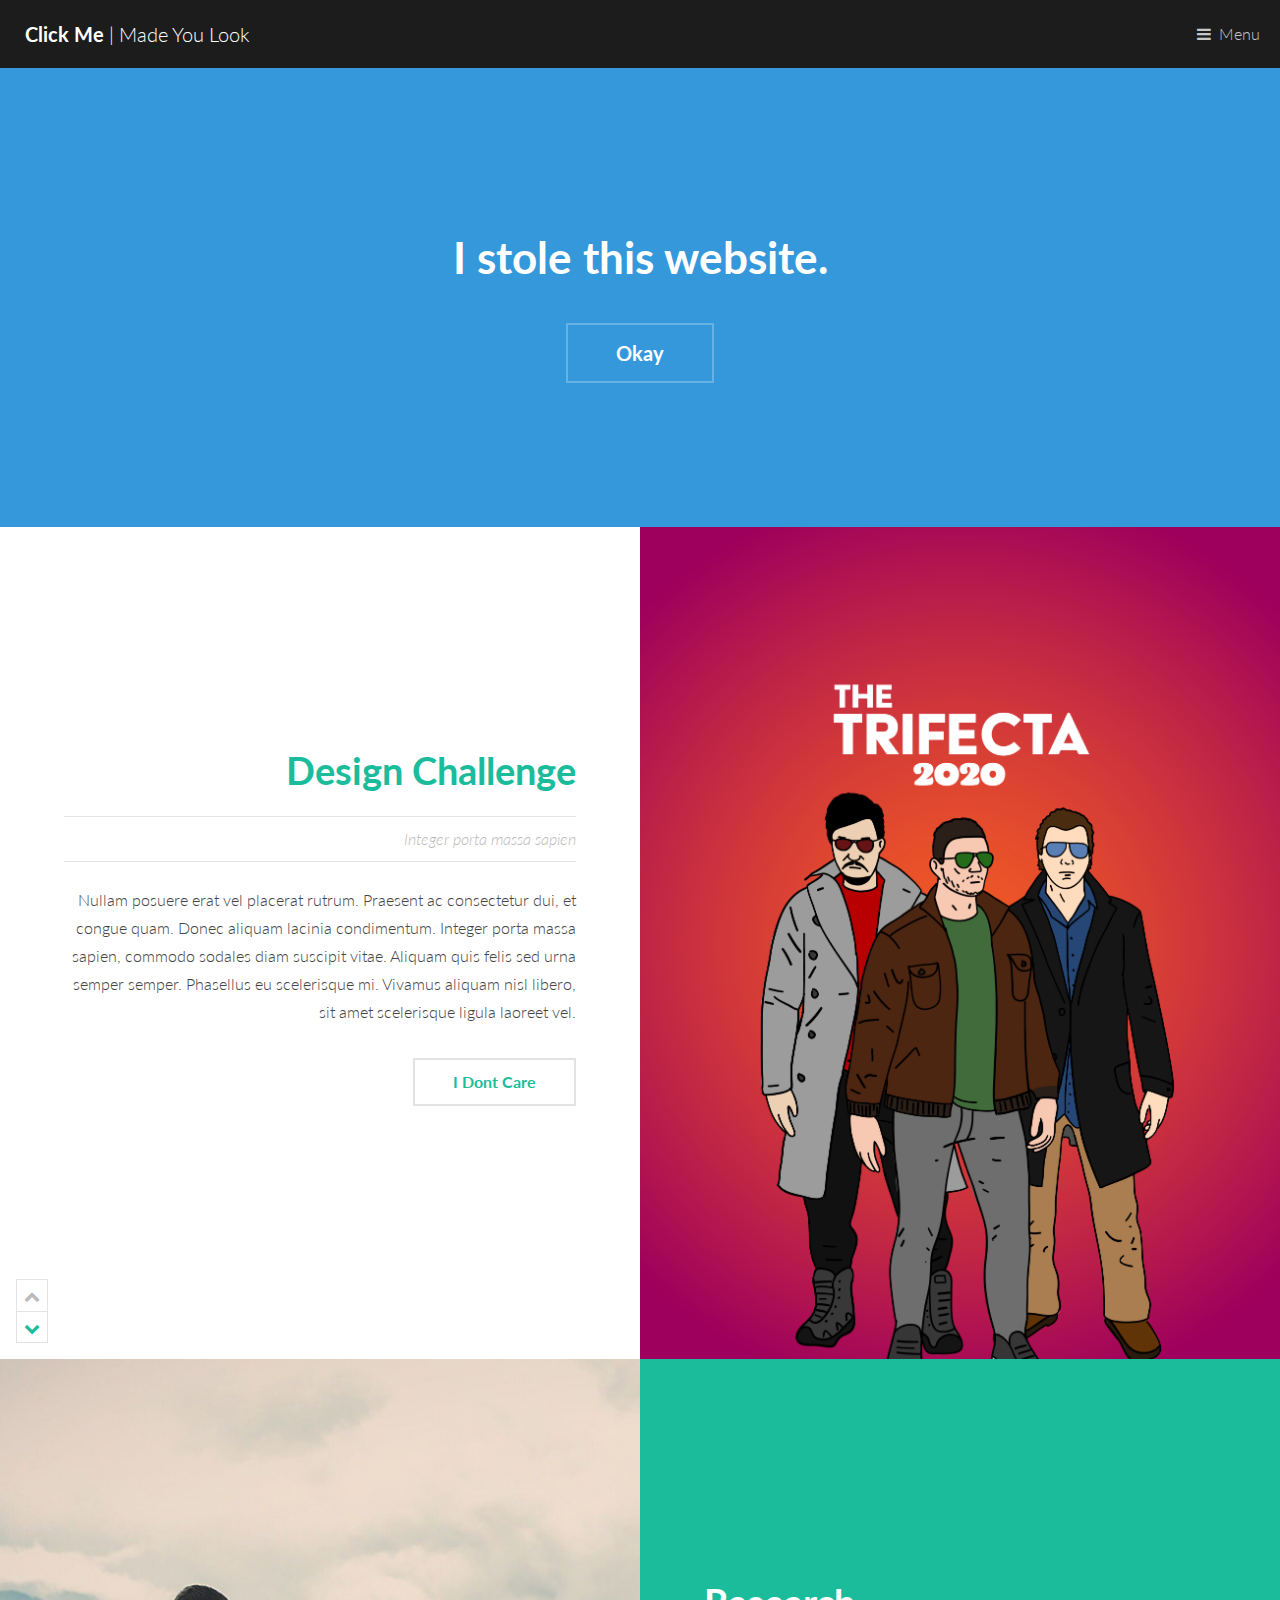
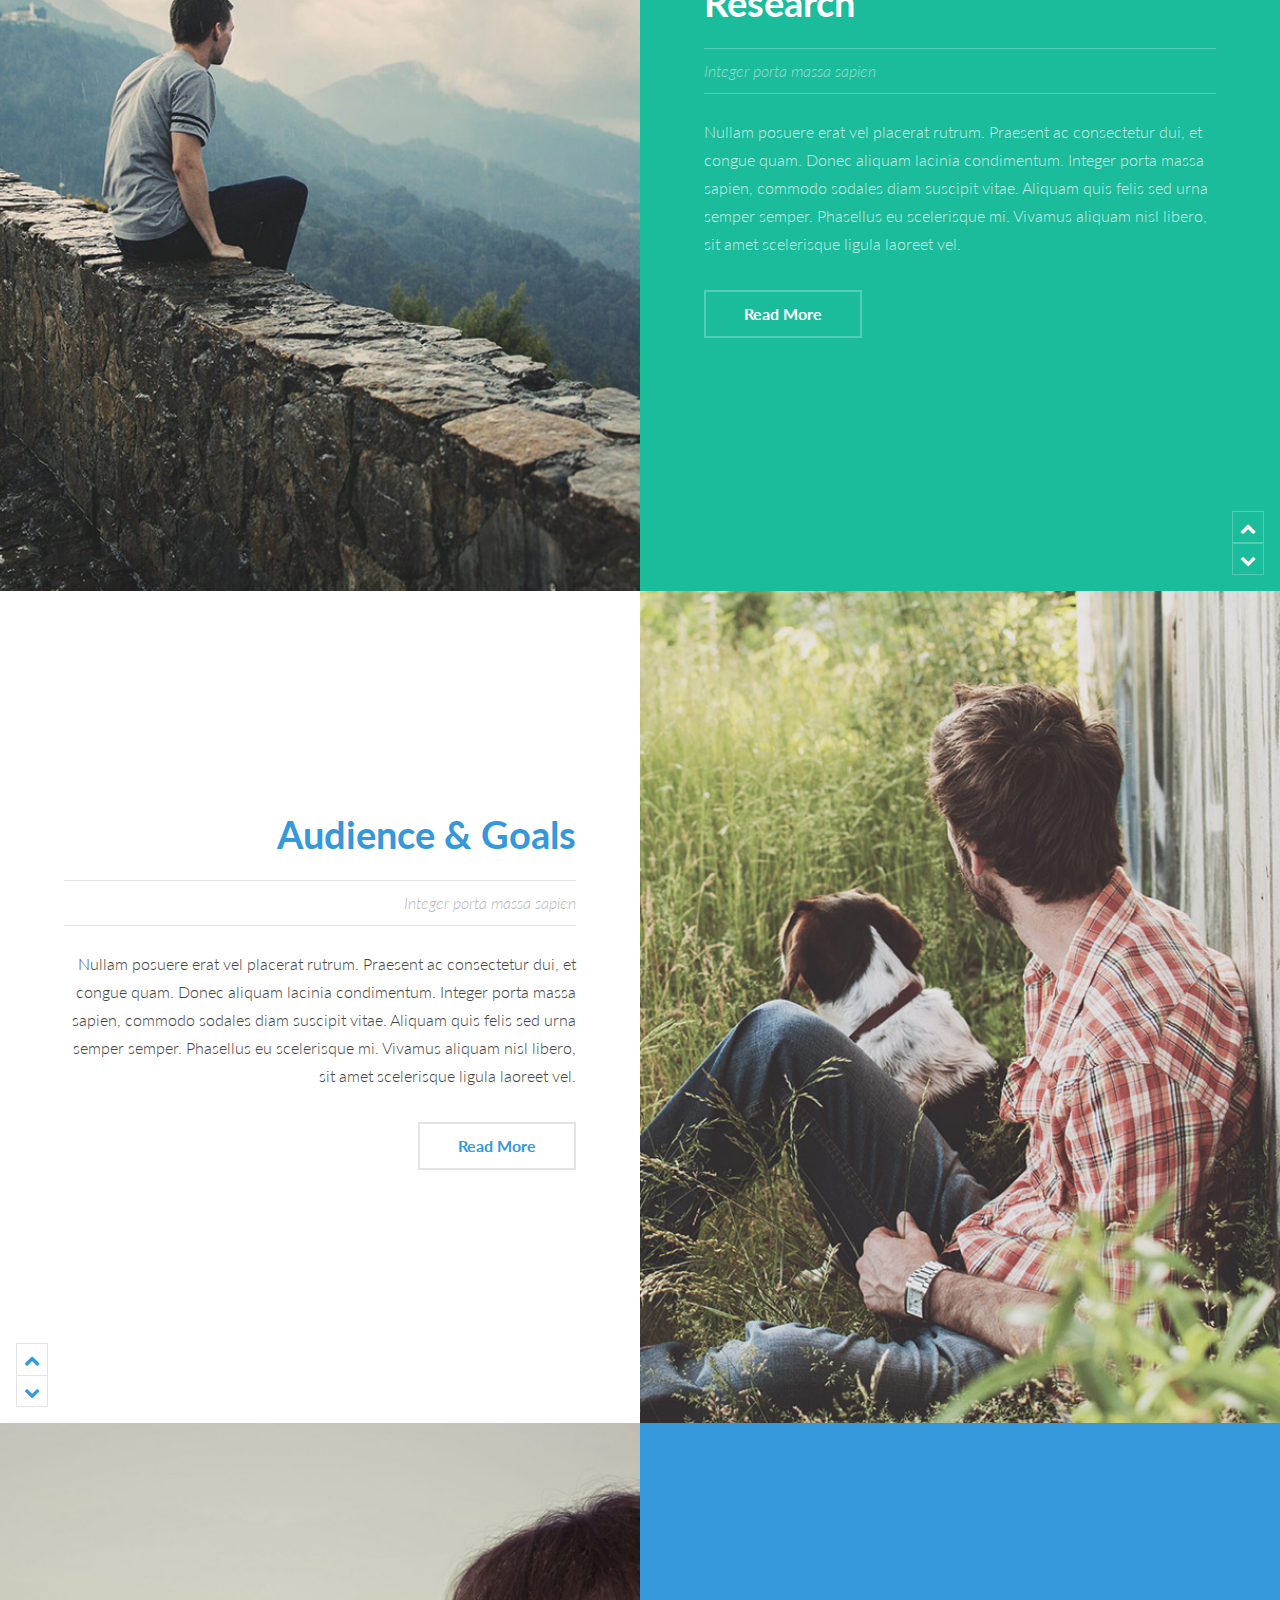
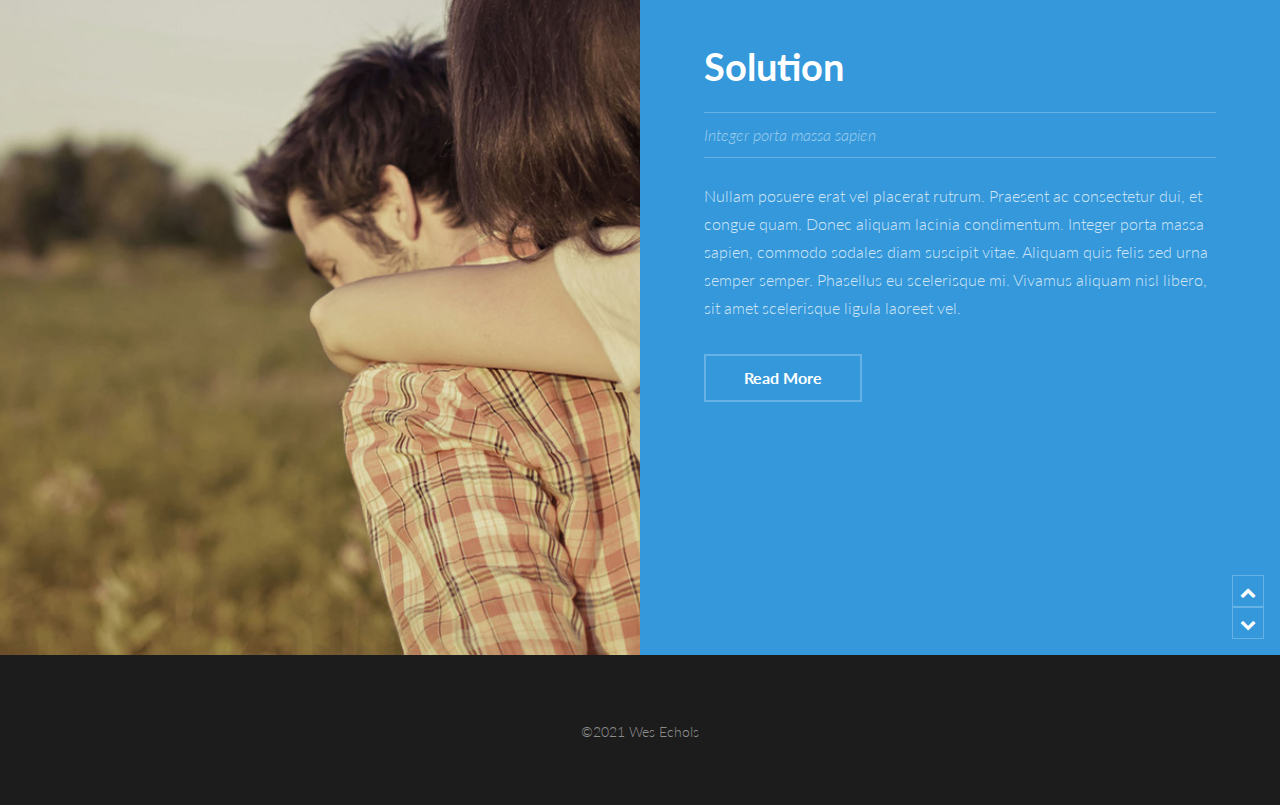
==== index.html @ 4219fd8d "text update 4" ====
<!DOCTYPE html>
<html lang="en">
	<head>
		<title>Process Site Template Files</title>
		<meta charset="utf-8" />
		<meta name="viewport" content="width=device-width, initial-scale=1" />
		<link rel="stylesheet" href="assets/css/main.css" />
		<link rel="stylesheet" href="assets/css/custom.css" />
	</head>
	<body>

		<!-- Header -->
			<header id="header">
				<a href="index.html" class="logo"><strong>Click Me</strong> | Made You Look</a>
				<nav>
					<a href="#menu">Menu</a>
				</nav>
			</header>

		<!-- Nav -->
		<nav id="menu">
			<ul class="links">
				<li><a href="index.html">Home</a></li>
				<li><a href="generic-page.html">Generic Page</a></li>
				<li><a href="elements.html">Useful Elements</a></li>
				<li><a href="design-challenge.html">Design Challenge</a></li>
			</ul>
		</nav>

		<!-- Banner -->
			<section id="banner">
				<div class="inner">
					<h1>I stole this website.</h1>
					<ul class="actions">
						<li><a href="#one" class="button alt scrolly big">Okay</a></li>
					</ul>
				</div>
			</section>

		<!-- One -->
			<article id="one" class="post style1">
				<div class="image">
					<img src="images/trifecta.png" alt="" data-position="75% center" />
				</div>
				<div class="content">
					<div class="inner">
						<header>
							<h2><a href="design-challenge.html">Design Challenge</a></h2>
							<p class="info">Integer porta massa sapien</p>
						</header>
						<p>Nullam posuere erat vel placerat rutrum. Praesent ac consectetur dui, et congue quam. Donec aliquam lacinia condimentum. Integer porta massa sapien, commodo sodales diam suscipit vitae. Aliquam quis felis sed urna semper semper. Phasellus eu scelerisque mi. Vivamus aliquam nisl libero, sit amet scelerisque ligula laoreet vel.</p>
						<ul class="actions">
							<li><a href="design-challenge.html" class="button alt">I Dont Care</a></li>
						</ul>
					</div>
					<div class="postnav">
						<a href="#" class="prev disabled"><span class="icon fa-chevron-up"></span></a>
						<a href="#two" class="scrolly next"><span class="icon fa-chevron-down"></span></a>
					</div>
				</div>
			</article>

		<!-- Two -->
			<article id="two" class="post invert style1 alt">
				<div class="image">
					<img src="images/pic13.jpg" alt="" data-position="10% center" />
				</div>
				<div class="content">
					<div class="inner">
						<header>
							<h2><a href="generic.html">Research</a></h2>
							<p class="info">Integer porta massa sapien</p>
						</header>
						<p>Nullam posuere erat vel placerat rutrum. Praesent ac consectetur dui, et congue quam. Donec aliquam lacinia condimentum. Integer porta massa sapien, commodo sodales diam suscipit vitae. Aliquam quis felis sed urna semper semper. Phasellus eu scelerisque mi. Vivamus aliquam nisl libero, sit amet scelerisque ligula laoreet vel.</p>
						<ul class="actions">
							<li><a href="generic-page.html" class="button alt">Read More</a></li>
						</ul>
					</div>
					<div class="postnav">
						<a href="#one" class="scrolly prev"><span class="icon fa-chevron-up"></span></a>
						<a href="#three" class="scrolly next"><span class="icon fa-chevron-down"></span></a>
					</div>
				</div>
			</article>

		<!-- Three -->
			<article id="three" class="post style2">
				<div class="image">
					<img src="images/pic12.jpg" alt="" data-position="80% center" />
				</div>
				<div class="content">
					<div class="inner">
						<header>
							<h2><a href="generic.html">Audience &amp; Goals</a></h2>
							<p class="info">Integer porta massa sapien</p>
						</header>
						<p>Nullam posuere erat vel placerat rutrum. Praesent ac consectetur dui, et congue quam. Donec aliquam lacinia condimentum. Integer porta massa sapien, commodo sodales diam suscipit vitae. Aliquam quis felis sed urna semper semper. Phasellus eu scelerisque mi. Vivamus aliquam nisl libero, sit amet scelerisque ligula laoreet vel.</p>
						<ul class="actions">
							<li><a href="generic-page.html" class="button alt">Read More</a></li>
						</ul>
					</div>
					<div class="postnav">
						<a href="#two" class="scrolly prev"><span class="icon fa-chevron-up"></span></a>
						<a href="#four" class="scrolly next"><span class="icon fa-chevron-down"></span></a>
					</div>
				</div>
			</article>

		<!-- Four -->
			<article id="four" class="post invert style2 alt">
				<div class="image">
					<img src="images/pic14.jpg" alt="" data-position="60% center" />
				</div>
				<div class="content">
					<div class="inner">
						<header>
							<h2><a href="generic.html">Solution</a></h2>
							<p class="info">Integer porta massa sapien</p>
						</header>
						<p>Nullam posuere erat vel placerat rutrum. Praesent ac consectetur dui, et congue quam. Donec aliquam lacinia condimentum. Integer porta massa sapien, commodo sodales diam suscipit vitae. Aliquam quis felis sed urna semper semper. Phasellus eu scelerisque mi. Vivamus aliquam nisl libero, sit amet scelerisque ligula laoreet vel.</p>
						<ul class="actions">
							<li><a href="generic-page.html" class="button alt">Read More</a></li>
						</ul>
					</div>
					<div class="postnav">
						<a href="#three" class="scrolly prev"><span class="icon fa-chevron-up"></span></a>
						<a href="#five" class="scrolly next"><span class="icon fa-chevron-down"></span></a>
					</div>
				</div>
			</article>

		<!-- Footer -->
		<footer id="footer">
			<div class="copyright">
				&copy;2021 Wes Echols
			</div>
		</footer>

		<!-- Scripts -->
			<script src="assets/js/jquery.min.js"></script>
			<script src="assets/js/jquery.scrolly.min.js"></script>
			<script src="assets/js/skel.min.js"></script>
			<script src="assets/js/util.js"></script>
			<script src="assets/js/main.js"></script>

	</body>
</html>
---- assets/css/main.css ----
@charset "UTF-8";
@import url(font-awesome.min.css);

/* If you want to change the typefaces being used. The first thing to do is change the font link below.
Then, you have to go through the css file to rename the fonts. The easist way is to find the rules in here
or by using the web inspector in the browser. Then, rewrite the css rules in the "custom.css" file. They will
take precedence the ones in this file. */
@import url("https://fonts.googleapis.com/css?family=Lato:300,700,300italic,700italic");

/* Reset */

	html, body, div, span, applet, object, iframe, h1, h2, h3, h4, h5, h6, p, blockquote, pre, a, abbr, acronym, address, big, cite, code, del, dfn, em, img, ins, kbd, q, s, samp, small, strike, strong, sub, sup, tt, var, b, u, i, center, dl, dt, dd, ol, ul, li, fieldset, form, label, legend, table, caption, tbody, tfoot, thead, tr, th, td, article, aside, canvas, details, embed, figure, figcaption, footer, header, hgroup, menu, nav, output, ruby, section, summary, time, mark, audio, video {
		margin: 0;
		padding: 0;
		border: 0;
		font-size: 100%;
		font: inherit;
		vertical-align: baseline;
	}

	article, aside, details, figcaption, figure, footer, header, hgroup, menu, nav, section {
		display: block;
	}

	body {
		line-height: 1;
	}

	ol, ul {
		list-style: none;
	}

	blockquote, q {
		quotes: none;
	}

	blockquote:before, blockquote:after, q:before, q:after {
		content: '';
		content: none;
	}

	table {
		border-collapse: collapse;
		border-spacing: 0;
	}

	body {
		-webkit-text-size-adjust: none;
	}

/* Box Model */

	*, *:before, *:after {
		-moz-box-sizing: border-box;
		-webkit-box-sizing: border-box;
		box-sizing: border-box;
	}

/* Containers */

	.container {
		margin-left: auto;
		margin-right: auto;
	}

	.container.\31 25\25 {
		width: 100%;
		max-width: 100em;
		min-width: 80em;
	}

	.container.\37 5\25 {
		width: 60em;
	}

	.container.\35 0\25 {
		width: 40em;
	}

	.container.\32 5\25 {
		width: 20em;
	}

	.container {
		width: 80em;
	}

	@media screen and (max-width: 1680px) {

		.container.\31 25\25 {
			width: 100%;
			max-width: 100em;
			min-width: 80em;
		}

		.container.\37 5\25 {
			width: 60em;
		}

		.container.\35 0\25 {
			width: 40em;
		}

		.container.\32 5\25 {
			width: 20em;
		}

		.container {
			width: 80em;
		}

	}

	@media screen and (max-width: 1280px) {

		.container.\31 25\25 {
			width: 100%;
			max-width: 81.25em;
			min-width: 65em;
		}

		.container.\37 5\25 {
			width: 48.75em;
		}

		.container.\35 0\25 {
			width: 32.5em;
		}

		.container.\32 5\25 {
			width: 16.25em;
		}

		.container {
			width: 65em;
		}

	}

	@media screen and (max-width: 980px) {

		.container.\31 25\25 {
			width: 100%;
			max-width: 112.5%;
			min-width: 90%;
		}

		.container.\37 5\25 {
			width: 67.5%;
		}

		.container.\35 0\25 {
			width: 45%;
		}

		.container.\32 5\25 {
			width: 22.5%;
		}

		.container {
			width: 90%;
		}

	}

	@media screen and (max-width: 736px) {

		.container.\31 25\25 {
			width: 100%;
			max-width: 112.5%;
			min-width: 90%;
		}

		.container.\37 5\25 {
			width: 67.5%;
		}

		.container.\35 0\25 {
			width: 45%;
		}

		.container.\32 5\25 {
			width: 22.5%;
		}

		.container {
			width: 90% !important;
		}

	}

	@media screen and (max-width: 480px) {

		.container.\31 25\25 {
			width: 100%;
			max-width: 112.5%;
			min-width: 90%;
		}

		.container.\37 5\25 {
			width: 67.5%;
		}

		.container.\35 0\25 {
			width: 45%;
		}

		.container.\32 5\25 {
			width: 22.5%;
		}

		.container {
			width: 90% !important;
		}

	}

/* Grid */

	.row {
		border-bottom: solid 1px transparent;
		-moz-box-sizing: border-box;
		-webkit-box-sizing: border-box;
		box-sizing: border-box;
	}

	.row > * {
		float: left;
		-moz-box-sizing: border-box;
		-webkit-box-sizing: border-box;
		box-sizing: border-box;
	}

	.row:after, .row:before {
		content: '';
		display: block;
		clear: both;
		height: 0;
	}

	.row.uniform > * > :first-child {
		margin-top: 0;
	}

	.row.uniform > * > :last-child {
		margin-bottom: 0;
	}

	.row.\30 \25 > * {
		padding: 0 0 0 0em;
	}

	.row.\30 \25 {
		margin: 0 0 -1px 0em;
	}

	.row.uniform.\30 \25 > * {
		padding: 0em 0 0 0em;
	}

	.row.uniform.\30 \25 {
		margin: 0em 0 -1px 0em;
	}

	.row > * {
		padding: 0 0 0 2em;
	}

	.row {
		margin: 0 0 -1px -2em;
	}

	.row.uniform > * {
		padding: 2em 0 0 2em;
	}

	.row.uniform {
		margin: -2em 0 -1px -2em;
	}

	.row.\32 00\25 > * {
		padding: 0 0 0 4em;
	}

	.row.\32 00\25 {
		margin: 0 0 -1px -4em;
	}

	.row.uniform.\32 00\25 > * {
		padding: 4em 0 0 4em;
	}

	.row.uniform.\32 00\25 {
		margin: -4em 0 -1px -4em;
	}

	.row.\31 50\25 > * {
		padding: 0 0 0 3em;
	}

	.row.\31 50\25 {
		margin: 0 0 -1px -3em;
	}

	.row.uniform.\31 50\25 > * {
		padding: 3em 0 0 3em;
	}

	.row.uniform.\31 50\25 {
		margin: -3em 0 -1px -3em;
	}

	.row.\35 0\25 > * {
		padding: 0 0 0 1em;
	}

	.row.\35 0\25 {
		margin: 0 0 -1px -1em;
	}

	.row.uniform.\35 0\25 > * {
		padding: 1em 0 0 1em;
	}

	.row.uniform.\35 0\25 {
		margin: -1em 0 -1px -1em;
	}

	.row.\32 5\25 > * {
		padding: 0 0 0 0.5em;
	}

	.row.\32 5\25 {
		margin: 0 0 -1px -0.5em;
	}

	.row.uniform.\32 5\25 > * {
		padding: 0.5em 0 0 0.5em;
	}

	.row.uniform.\32 5\25 {
		margin: -0.5em 0 -1px -0.5em;
	}

	.\31 2u, .\31 2u\24 {
		width: 100%;
		clear: none;
		margin-left: 0;
	}

	.\31 1u, .\31 1u\24 {
		width: 91.6666666667%;
		clear: none;
		margin-left: 0;
	}

	.\31 0u, .\31 0u\24 {
		width: 83.3333333333%;
		clear: none;
		margin-left: 0;
	}

	.\39 u, .\39 u\24 {
		width: 75%;
		clear: none;
		margin-left: 0;
	}

	.\38 u, .\38 u\24 {
		width: 66.6666666667%;
		clear: none;
		margin-left: 0;
	}

	.\37 u, .\37 u\24 {
		width: 58.3333333333%;
		clear: none;
		margin-left: 0;
	}

	.\36 u, .\36 u\24 {
		width: 50%;
		clear: none;
		margin-left: 0;
	}

	.\35 u, .\35 u\24 {
		width: 41.6666666667%;
		clear: none;
		margin-left: 0;
	}

	.\34 u, .\34 u\24 {
		width: 33.3333333333%;
		clear: none;
		margin-left: 0;
	}

	.\33 u, .\33 u\24 {
		width: 25%;
		clear: none;
		margin-left: 0;
	}

	.\32 u, .\32 u\24 {
		width: 16.6666666667%;
		clear: none;
		margin-left: 0;
	}

	.\31 u, .\31 u\24 {
		width: 8.3333333333%;
		clear: none;
		margin-left: 0;
	}

	.\31 2u\24 + *,
	.\31 1u\24 + *,
	.\31 0u\24 + *,
	.\39 u\24 + *,
	.\38 u\24 + *,
	.\37 u\24 + *,
	.\36 u\24 + *,
	.\35 u\24 + *,
	.\34 u\24 + *,
	.\33 u\24 + *,
	.\32 u\24 + *,
	.\31 u\24 + * {
		clear: left;
	}

	.\-11u {
		margin-left: 91.66667%;
	}

	.\-10u {
		margin-left: 83.33333%;
	}

	.\-9u {
		margin-left: 75%;
	}

	.\-8u {
		margin-left: 66.66667%;
	}

	.\-7u {
		margin-left: 58.33333%;
	}

	.\-6u {
		margin-left: 50%;
	}

	.\-5u {
		margin-left: 41.66667%;
	}

	.\-4u {
		margin-left: 33.33333%;
	}

	.\-3u {
		margin-left: 25%;
	}

	.\-2u {
		margin-left: 16.66667%;
	}

	.\-1u {
		margin-left: 8.33333%;
	}

	@media screen and (max-width: 1680px) {

		.row > * {
			padding: 0 0 0 2em;
		}

		.row {
			margin: 0 0 -1px -2em;
		}

		.row.uniform > * {
			padding: 2em 0 0 2em;
		}

		.row.uniform {
			margin: -2em 0 -1px -2em;
		}

		.row.\32 00\25 > * {
			padding: 0 0 0 4em;
		}

		.row.\32 00\25 {
			margin: 0 0 -1px -4em;
		}

		.row.uniform.\32 00\25 > * {
			padding: 4em 0 0 4em;
		}

		.row.uniform.\32 00\25 {
			margin: -4em 0 -1px -4em;
		}

		.row.\31 50\25 > * {
			padding: 0 0 0 3em;
		}

		.row.\31 50\25 {
			margin: 0 0 -1px -3em;
		}

		.row.uniform.\31 50\25 > * {
			padding: 3em 0 0 3em;
		}

		.row.uniform.\31 50\25 {
			margin: -3em 0 -1px -3em;
		}

		.row.\35 0\25 > * {
			padding: 0 0 0 1em;
		}

		.row.\35 0\25 {
			margin: 0 0 -1px -1em;
		}

		.row.uniform.\35 0\25 > * {
			padding: 1em 0 0 1em;
		}

		.row.uniform.\35 0\25 {
			margin: -1em 0 -1px -1em;
		}

		.row.\32 5\25 > * {
			padding: 0 0 0 0.5em;
		}

		.row.\32 5\25 {
			margin: 0 0 -1px -0.5em;
		}

		.row.uniform.\32 5\25 > * {
			padding: 0.5em 0 0 0.5em;
		}

		.row.uniform.\32 5\25 {
			margin: -0.5em 0 -1px -0.5em;
		}

		.\31 2u\28xlarge\29, .\31 2u\24\28xlarge\29 {
			width: 100%;
			clear: none;
			margin-left: 0;
		}

		.\31 1u\28xlarge\29, .\31 1u\24\28xlarge\29 {
			width: 91.6666666667%;
			clear: none;
			margin-left: 0;
		}

		.\31 0u\28xlarge\29, .\31 0u\24\28xlarge\29 {
			width: 83.3333333333%;
			clear: none;
			margin-left: 0;
		}

		.\39 u\28xlarge\29, .\39 u\24\28xlarge\29 {
			width: 75%;
			clear: none;
			margin-left: 0;
		}

		.\38 u\28xlarge\29, .\38 u\24\28xlarge\29 {
			width: 66.6666666667%;
			clear: none;
			margin-left: 0;
		}

		.\37 u\28xlarge\29, .\37 u\24\28xlarge\29 {
			width: 58.3333333333%;
			clear: none;
			margin-left: 0;
		}

		.\36 u\28xlarge\29, .\36 u\24\28xlarge\29 {
			width: 50%;
			clear: none;
			margin-left: 0;
		}

		.\35 u\28xlarge\29, .\35 u\24\28xlarge\29 {
			width: 41.6666666667%;
			clear: none;
			margin-left: 0;
		}

		.\34 u\28xlarge\29, .\34 u\24\28xlarge\29 {
			width: 33.3333333333%;
			clear: none;
			margin-left: 0;
		}

		.\33 u\28xlarge\29, .\33 u\24\28xlarge\29 {
			width: 25%;
			clear: none;
			margin-left: 0;
		}

		.\32 u\28xlarge\29, .\32 u\24\28xlarge\29 {
			width: 16.6666666667%;
			clear: none;
			margin-left: 0;
		}

		.\31 u\28xlarge\29, .\31 u\24\28xlarge\29 {
			width: 8.3333333333%;
			clear: none;
			margin-left: 0;
		}

		.\31 2u\24\28xlarge\29 + *,
		.\31 1u\24\28xlarge\29 + *,
		.\31 0u\24\28xlarge\29 + *,
		.\39 u\24\28xlarge\29 + *,
		.\38 u\24\28xlarge\29 + *,
		.\37 u\24\28xlarge\29 + *,
		.\36 u\24\28xlarge\29 + *,
		.\35 u\24\28xlarge\29 + *,
		.\34 u\24\28xlarge\29 + *,
		.\33 u\24\28xlarge\29 + *,
		.\32 u\24\28xlarge\29 + *,
		.\31 u\24\28xlarge\29 + * {
			clear: left;
		}

		.\-11u\28xlarge\29 {
			margin-left: 91.66667%;
		}

		.\-10u\28xlarge\29 {
			margin-left: 83.33333%;
		}

		.\-9u\28xlarge\29 {
			margin-left: 75%;
		}

		.\-8u\28xlarge\29 {
			margin-left: 66.66667%;
		}

		.\-7u\28xlarge\29 {
			margin-left: 58.33333%;
		}

		.\-6u\28xlarge\29 {
			margin-left: 50%;
		}

		.\-5u\28xlarge\29 {
			margin-left: 41.66667%;
		}

		.\-4u\28xlarge\29 {
			margin-left: 33.33333%;
		}

		.\-3u\28xlarge\29 {
			margin-left: 25%;
		}

		.\-2u\28xlarge\29 {
			margin-left: 16.66667%;
		}

		.\-1u\28xlarge\29 {
			margin-left: 8.33333%;
		}

	}

	@media screen and (max-width: 1280px) {

		.row > * {
			padding: 0 0 0 1.5em;
		}

		.row {
			margin: 0 0 -1px -1.5em;
		}

		.row.uniform > * {
			padding: 1.5em 0 0 1.5em;
		}

		.row.uniform {
			margin: -1.5em 0 -1px -1.5em;
		}

		.row.\32 00\25 > * {
			padding: 0 0 0 3em;
		}

		.row.\32 00\25 {
			margin: 0 0 -1px -3em;
		}

		.row.uniform.\32 00\25 > * {
			padding: 3em 0 0 3em;
		}

		.row.uniform.\32 00\25 {
			margin: -3em 0 -1px -3em;
		}

		.row.\31 50\25 > * {
			padding: 0 0 0 2.25em;
		}

		.row.\31 50\25 {
			margin: 0 0 -1px -2.25em;
		}

		.row.uniform.\31 50\25 > * {
			padding: 2.25em 0 0 2.25em;
		}

		.row.uniform.\31 50\25 {
			margin: -2.25em 0 -1px -2.25em;
		}

		.row.\35 0\25 > * {
			padding: 0 0 0 0.75em;
		}

		.row.\35 0\25 {
			margin: 0 0 -1px -0.75em;
		}

		.row.uniform.\35 0\25 > * {
			padding: 0.75em 0 0 0.75em;
		}

		.row.uniform.\35 0\25 {
			margin: -0.75em 0 -1px -0.75em;
		}

		.row.\32 5\25 > * {
			padding: 0 0 0 0.375em;
		}

		.row.\32 5\25 {
			margin: 0 0 -1px -0.375em;
		}

		.row.uniform.\32 5\25 > * {
			padding: 0.375em 0 0 0.375em;
		}

		.row.uniform.\32 5\25 {
			margin: -0.375em 0 -1px -0.375em;
		}

		.\31 2u\28large\29, .\31 2u\24\28large\29 {
			width: 100%;
			clear: none;
			margin-left: 0;
		}

		.\31 1u\28large\29, .\31 1u\24\28large\29 {
			width: 91.6666666667%;
			clear: none;
			margin-left: 0;
		}

		.\31 0u\28large\29, .\31 0u\24\28large\29 {
			width: 83.3333333333%;
			clear: none;
			margin-left: 0;
		}

		.\39 u\28large\29, .\39 u\24\28large\29 {
			width: 75%;
			clear: none;
			margin-left: 0;
		}

		.\38 u\28large\29, .\38 u\24\28large\29 {
			width: 66.6666666667%;
			clear: none;
			margin-left: 0;
		}

		.\37 u\28large\29, .\37 u\24\28large\29 {
			width: 58.3333333333%;
			clear: none;
			margin-left: 0;
		}

		.\36 u\28large\29, .\36 u\24\28large\29 {
			width: 50%;
			clear: none;
			margin-left: 0;
		}

		.\35 u\28large\29, .\35 u\24\28large\29 {
			width: 41.6666666667%;
			clear: none;
			margin-left: 0;
		}

		.\34 u\28large\29, .\34 u\24\28large\29 {
			width: 33.3333333333%;
			clear: none;
			margin-left: 0;
		}

		.\33 u\28large\29, .\33 u\24\28large\29 {
			width: 25%;
			clear: none;
			margin-left: 0;
		}

		.\32 u\28large\29, .\32 u\24\28large\29 {
			width: 16.6666666667%;
			clear: none;
			margin-left: 0;
		}

		.\31 u\28large\29, .\31 u\24\28large\29 {
			width: 8.3333333333%;
			clear: none;
			margin-left: 0;
		}

		.\31 2u\24\28large\29 + *,
		.\31 1u\24\28large\29 + *,
		.\31 0u\24\28large\29 + *,
		.\39 u\24\28large\29 + *,
		.\38 u\24\28large\29 + *,
		.\37 u\24\28large\29 + *,
		.\36 u\24\28large\29 + *,
		.\35 u\24\28large\29 + *,
		.\34 u\24\28large\29 + *,
		.\33 u\24\28large\29 + *,
		.\32 u\24\28large\29 + *,
		.\31 u\24\28large\29 + * {
			clear: left;
		}

		.\-11u\28large\29 {
			margin-left: 91.66667%;
		}

		.\-10u\28large\29 {
			margin-left: 83.33333%;
		}

		.\-9u\28large\29 {
			margin-left: 75%;
		}

		.\-8u\28large\29 {
			margin-left: 66.66667%;
		}

		.\-7u\28large\29 {
			margin-left: 58.33333%;
		}

		.\-6u\28large\29 {
			margin-left: 50%;
		}

		.\-5u\28large\29 {
			margin-left: 41.66667%;
		}

		.\-4u\28large\29 {
			margin-left: 33.33333%;
		}

		.\-3u\28large\29 {
			margin-left: 25%;
		}

		.\-2u\28large\29 {
			margin-left: 16.66667%;
		}

		.\-1u\28large\29 {
			margin-left: 8.33333%;
		}

	}

	@media screen and (max-width: 980px) {

		.row > * {
			padding: 0 0 0 1.5em;
		}

		.row {
			margin: 0 0 -1px -1.5em;
		}

		.row.uniform > * {
			padding: 1.5em 0 0 1.5em;
		}

		.row.uniform {
			margin: -1.5em 0 -1px -1.5em;
		}

		.row.\32 00\25 > * {
			padding: 0 0 0 3em;
		}

		.row.\32 00\25 {
			margin: 0 0 -1px -3em;
		}

		.row.uniform.\32 00\25 > * {
			padding: 3em 0 0 3em;
		}

		.row.uniform.\32 00\25 {
			margin: -3em 0 -1px -3em;
		}

		.row.\31 50\25 > * {
			padding: 0 0 0 2.25em;
		}

		.row.\31 50\25 {
			margin: 0 0 -1px -2.25em;
		}

		.row.uniform.\31 50\25 > * {
			padding: 2.25em 0 0 2.25em;
		}

		.row.uniform.\31 50\25 {
			margin: -2.25em 0 -1px -2.25em;
		}

		.row.\35 0\25 > * {
			padding: 0 0 0 0.75em;
		}

		.row.\35 0\25 {
			margin: 0 0 -1px -0.75em;
		}

		.row.uniform.\35 0\25 > * {
			padding: 0.75em 0 0 0.75em;
		}

		.row.uniform.\35 0\25 {
			margin: -0.75em 0 -1px -0.75em;
		}

		.row.\32 5\25 > * {
			padding: 0 0 0 0.375em;
		}

		.row.\32 5\25 {
			margin: 0 0 -1px -0.375em;
		}

		.row.uniform.\32 5\25 > * {
			padding: 0.375em 0 0 0.375em;
		}

		.row.uniform.\32 5\25 {
			margin: -0.375em 0 -1px -0.375em;
		}

		.\31 2u\28medium\29, .\31 2u\24\28medium\29 {
			width: 100%;
			clear: none;
			margin-left: 0;
		}

		.\31 1u\28medium\29, .\31 1u\24\28medium\29 {
			width: 91.6666666667%;
			clear: none;
			margin-left: 0;
		}

		.\31 0u\28medium\29, .\31 0u\24\28medium\29 {
			width: 83.3333333333%;
			clear: none;
			margin-left: 0;
		}

		.\39 u\28medium\29, .\39 u\24\28medium\29 {
			width: 75%;
			clear: none;
			margin-left: 0;
		}

		.\38 u\28medium\29, .\38 u\24\28medium\29 {
			width: 66.6666666667%;
			clear: none;
			margin-left: 0;
		}

		.\37 u\28medium\29, .\37 u\24\28medium\29 {
			width: 58.3333333333%;
			clear: none;
			margin-left: 0;
		}

		.\36 u\28medium\29, .\36 u\24\28medium\29 {
			width: 50%;
			clear: none;
			margin-left: 0;
		}

		.\35 u\28medium\29, .\35 u\24\28medium\29 {
			width: 41.6666666667%;
			clear: none;
			margin-left: 0;
		}

		.\34 u\28medium\29, .\34 u\24\28medium\29 {
			width: 33.3333333333%;
			clear: none;
			margin-left: 0;
		}

		.\33 u\28medium\29, .\33 u\24\28medium\29 {
			width: 25%;
			clear: none;
			margin-left: 0;
		}

		.\32 u\28medium\29, .\32 u\24\28medium\29 {
			width: 16.6666666667%;
			clear: none;
			margin-left: 0;
		}

		.\31 u\28medium\29, .\31 u\24\28medium\29 {
			width: 8.3333333333%;
			clear: none;
			margin-left: 0;
		}

		.\31 2u\24\28medium\29 + *,
		.\31 1u\24\28medium\29 + *,
		.\31 0u\24\28medium\29 + *,
		.\39 u\24\28medium\29 + *,
		.\38 u\24\28medium\29 + *,
		.\37 u\24\28medium\29 + *,
		.\36 u\24\28medium\29 + *,
		.\35 u\24\28medium\29 + *,
		.\34 u\24\28medium\29 + *,
		.\33 u\24\28medium\29 + *,
		.\32 u\24\28medium\29 + *,
		.\31 u\24\28medium\29 + * {
			clear: left;
		}

		.\-11u\28medium\29 {
			margin-left: 91.66667%;
		}

		.\-10u\28medium\29 {
			margin-left: 83.33333%;
		}

		.\-9u\28medium\29 {
			margin-left: 75%;
		}

		.\-8u\28medium\29 {
			margin-left: 66.66667%;
		}

		.\-7u\28medium\29 {
			margin-left: 58.33333%;
		}

		.\-6u\28medium\29 {
			margin-left: 50%;
		}

		.\-5u\28medium\29 {
			margin-left: 41.66667%;
		}

		.\-4u\28medium\29 {
			margin-left: 33.33333%;
		}

		.\-3u\28medium\29 {
			margin-left: 25%;
		}

		.\-2u\28medium\29 {
			margin-left: 16.66667%;
		}

		.\-1u\28medium\29 {
			margin-left: 8.33333%;
		}

	}

	@media screen and (max-width: 736px) {

		.row > * {
			padding: 0 0 0 1.25em;
		}

		.row {
			margin: 0 0 -1px -1.25em;
		}

		.row.uniform > * {
			padding: 1.25em 0 0 1.25em;
		}

		.row.uniform {
			margin: -1.25em 0 -1px -1.25em;
		}

		.row.\32 00\25 > * {
			padding: 0 0 0 2.5em;
		}

		.row.\32 00\25 {
			margin: 0 0 -1px -2.5em;
		}

		.row.uniform.\32 00\25 > * {
			padding: 2.5em 0 0 2.5em;
		}

		.row.uniform.\32 00\25 {
			margin: -2.5em 0 -1px -2.5em;
		}

		.row.\31 50\25 > * {
			padding: 0 0 0 1.875em;
		}

		.row.\31 50\25 {
			margin: 0 0 -1px -1.875em;
		}

		.row.uniform.\31 50\25 > * {
			padding: 1.875em 0 0 1.875em;
		}

		.row.uniform.\31 50\25 {
			margin: -1.875em 0 -1px -1.875em;
		}

		.row.\35 0\25 > * {
			padding: 0 0 0 0.625em;
		}

		.row.\35 0\25 {
			margin: 0 0 -1px -0.625em;
		}

		.row.uniform.\35 0\25 > * {
			padding: 0.625em 0 0 0.625em;
		}

		.row.uniform.\35 0\25 {
			margin: -0.625em 0 -1px -0.625em;
		}

		.row.\32 5\25 > * {
			padding: 0 0 0 0.3125em;
		}

		.row.\32 5\25 {
			margin: 0 0 -1px -0.3125em;
		}

		.row.uniform.\32 5\25 > * {
			padding: 0.3125em 0 0 0.3125em;
		}

		.row.uniform.\32 5\25 {
			margin: -0.3125em 0 -1px -0.3125em;
		}

		.\31 2u\28small\29, .\31 2u\24\28small\29 {
			width: 100%;
			clear: none;
			margin-left: 0;
		}

		.\31 1u\28small\29, .\31 1u\24\28small\29 {
			width: 91.6666666667%;
			clear: none;
			margin-left: 0;
		}

		.\31 0u\28small\29, .\31 0u\24\28small\29 {
			width: 83.3333333333%;
			clear: none;
			margin-left: 0;
		}

		.\39 u\28small\29, .\39 u\24\28small\29 {
			width: 75%;
			clear: none;
			margin-left: 0;
		}

		.\38 u\28small\29, .\38 u\24\28small\29 {
			width: 66.6666666667%;
			clear: none;
			margin-left: 0;
		}

		.\37 u\28small\29, .\37 u\24\28small\29 {
			width: 58.3333333333%;
			clear: none;
			margin-left: 0;
		}

		.\36 u\28small\29, .\36 u\24\28small\29 {
			width: 50%;
			clear: none;
			margin-left: 0;
		}

		.\35 u\28small\29, .\35 u\24\28small\29 {
			width: 41.6666666667%;
			clear: none;
			margin-left: 0;
		}

		.\34 u\28small\29, .\34 u\24\28small\29 {
			width: 33.3333333333%;
			clear: none;
			margin-left: 0;
		}

		.\33 u\28small\29, .\33 u\24\28small\29 {
			width: 25%;
			clear: none;
			margin-left: 0;
		}

		.\32 u\28small\29, .\32 u\24\28small\29 {
			width: 16.6666666667%;
			clear: none;
			margin-left: 0;
		}

		.\31 u\28small\29, .\31 u\24\28small\29 {
			width: 8.3333333333%;
			clear: none;
			margin-left: 0;
		}

		.\31 2u\24\28small\29 + *,
		.\31 1u\24\28small\29 + *,
		.\31 0u\24\28small\29 + *,
		.\39 u\24\28small\29 + *,
		.\38 u\24\28small\29 + *,
		.\37 u\24\28small\29 + *,
		.\36 u\24\28small\29 + *,
		.\35 u\24\28small\29 + *,
		.\34 u\24\28small\29 + *,
		.\33 u\24\28small\29 + *,
		.\32 u\24\28small\29 + *,
		.\31 u\24\28small\29 + * {
			clear: left;
		}

		.\-11u\28small\29 {
			margin-left: 91.66667%;
		}

		.\-10u\28small\29 {
			margin-left: 83.33333%;
		}

		.\-9u\28small\29 {
			margin-left: 75%;
		}

		.\-8u\28small\29 {
			margin-left: 66.66667%;
		}

		.\-7u\28small\29 {
			margin-left: 58.33333%;
		}

		.\-6u\28small\29 {
			margin-left: 50%;
		}

		.\-5u\28small\29 {
			margin-left: 41.66667%;
		}

		.\-4u\28small\29 {
			margin-left: 33.33333%;
		}

		.\-3u\28small\29 {
			margin-left: 25%;
		}

		.\-2u\28small\29 {
			margin-left: 16.66667%;
		}

		.\-1u\28small\29 {
			margin-left: 8.33333%;
		}

	}

	@media screen and (max-width: 480px) {

		.row > * {
			padding: 0 0 0 1.25em;
		}

		.row {
			margin: 0 0 -1px -1.25em;
		}

		.row.uniform > * {
			padding: 1.25em 0 0 1.25em;
		}

		.row.uniform {
			margin: -1.25em 0 -1px -1.25em;
		}

		.row.\32 00\25 > * {
			padding: 0 0 0 2.5em;
		}

		.row.\32 00\25 {
			margin: 0 0 -1px -2.5em;
		}

		.row.uniform.\32 00\25 > * {
			padding: 2.5em 0 0 2.5em;
		}

		.row.uniform.\32 00\25 {
			margin: -2.5em 0 -1px -2.5em;
		}

		.row.\31 50\25 > * {
			padding: 0 0 0 1.875em;
		}

		.row.\31 50\25 {
			margin: 0 0 -1px -1.875em;
		}

		.row.uniform.\31 50\25 > * {
			padding: 1.875em 0 0 1.875em;
		}

		.row.uniform.\31 50\25 {
			margin: -1.875em 0 -1px -1.875em;
		}

		.row.\35 0\25 > * {
			padding: 0 0 0 0.625em;
		}

		.row.\35 0\25 {
			margin: 0 0 -1px -0.625em;
		}

		.row.uniform.\35 0\25 > * {
			padding: 0.625em 0 0 0.625em;
		}

		.row.uniform.\35 0\25 {
			margin: -0.625em 0 -1px -0.625em;
		}

		.row.\32 5\25 > * {
			padding: 0 0 0 0.3125em;
		}

		.row.\32 5\25 {
			margin: 0 0 -1px -0.3125em;
		}

		.row.uniform.\32 5\25 > * {
			padding: 0.3125em 0 0 0.3125em;
		}

		.row.uniform.\32 5\25 {
			margin: -0.3125em 0 -1px -0.3125em;
		}

		.\31 2u\28xsmall\29, .\31 2u\24\28xsmall\29 {
			width: 100%;
			clear: none;
			margin-left: 0;
		}

		.\31 1u\28xsmall\29, .\31 1u\24\28xsmall\29 {
			width: 91.6666666667%;
			clear: none;
			margin-left: 0;
		}

		.\31 0u\28xsmall\29, .\31 0u\24\28xsmall\29 {
			width: 83.3333333333%;
			clear: none;
			margin-left: 0;
		}

		.\39 u\28xsmall\29, .\39 u\24\28xsmall\29 {
			width: 75%;
			clear: none;
			margin-left: 0;
		}

		.\38 u\28xsmall\29, .\38 u\24\28xsmall\29 {
			width: 66.6666666667%;
			clear: none;
			margin-left: 0;
		}

		.\37 u\28xsmall\29, .\37 u\24\28xsmall\29 {
			width: 58.3333333333%;
			clear: none;
			margin-left: 0;
		}

		.\36 u\28xsmall\29, .\36 u\24\28xsmall\29 {
			width: 50%;
			clear: none;
			margin-left: 0;
		}

		.\35 u\28xsmall\29, .\35 u\24\28xsmall\29 {
			width: 41.6666666667%;
			clear: none;
			margin-left: 0;
		}

		.\34 u\28xsmall\29, .\34 u\24\28xsmall\29 {
			width: 33.3333333333%;
			clear: none;
			margin-left: 0;
		}

		.\33 u\28xsmall\29, .\33 u\24\28xsmall\29 {
			width: 25%;
			clear: none;
			margin-left: 0;
		}

		.\32 u\28xsmall\29, .\32 u\24\28xsmall\29 {
			width: 16.6666666667%;
			clear: none;
			margin-left: 0;
		}

		.\31 u\28xsmall\29, .\31 u\24\28xsmall\29 {
			width: 8.3333333333%;
			clear: none;
			margin-left: 0;
		}

		.\31 2u\24\28xsmall\29 + *,
		.\31 1u\24\28xsmall\29 + *,
		.\31 0u\24\28xsmall\29 + *,
		.\39 u\24\28xsmall\29 + *,
		.\38 u\24\28xsmall\29 + *,
		.\37 u\24\28xsmall\29 + *,
		.\36 u\24\28xsmall\29 + *,
		.\35 u\24\28xsmall\29 + *,
		.\34 u\24\28xsmall\29 + *,
		.\33 u\24\28xsmall\29 + *,
		.\32 u\24\28xsmall\29 + *,
		.\31 u\24\28xsmall\29 + * {
			clear: left;
		}

		.\-11u\28xsmall\29 {
			margin-left: 91.66667%;
		}

		.\-10u\28xsmall\29 {
			margin-left: 83.33333%;
		}

		.\-9u\28xsmall\29 {
			margin-left: 75%;
		}

		.\-8u\28xsmall\29 {
			margin-left: 66.66667%;
		}

		.\-7u\28xsmall\29 {
			margin-left: 58.33333%;
		}

		.\-6u\28xsmall\29 {
			margin-left: 50%;
		}

		.\-5u\28xsmall\29 {
			margin-left: 41.66667%;
		}

		.\-4u\28xsmall\29 {
			margin-left: 33.33333%;
		}

		.\-3u\28xsmall\29 {
			margin-left: 25%;
		}

		.\-2u\28xsmall\29 {
			margin-left: 16.66667%;
		}

		.\-1u\28xsmall\29 {
			margin-left: 8.33333%;
		}

	}

/* Basic */

	@-ms-viewport {
		width: device-width;
	}

	body {
		-ms-overflow-style: scrollbar;
	}

	@media screen and (max-width: 480px) {

		html, body {
			min-width: 320px;
		}

	}

	body {
		background: #fff;
	}

		body.is-loading *, body.is-loading *:before, body.is-loading *:after {
			-moz-animation: none !important;
			-webkit-animation: none !important;
			-ms-animation: none !important;
			animation: none !important;
			-moz-transition: none !important;
			-webkit-transition: none !important;
			-ms-transition: none !important;
			transition: none !important;
		}

/* Type */

	body {
		background-color: #fff;
		color: #444;
	}

	body, input, select, textarea {
		font-family: "Lato", Arial, Helvetica, sans-serif;
		font-size: 16pt;
		font-weight: 300;
		line-height: 1.75;
	}

		@media screen and (max-width: 1680px) {

			body, input, select, textarea {
				font-size: 13pt;
			}

		}

		@media screen and (max-width: 1280px) {

			body, input, select, textarea {
				font-size: 12pt;
			}

		}

	a {
		text-decoration: none;
	}

		a:hover {
			text-decoration: underline;
		}

	strong, b {
		font-weight: 700;
	}

	em, i {
		font-style: italic;
	}

	p {
		margin: 0 0 2em 0;
	}

	h1, h2, h3, h4, h5, h6 {
		font-weight: 700;
		line-height: 1.25;
		margin: 0 0 1em 0;
	}

		h1 a, h2 a, h3 a, h4 a, h5 a, h6 a {
			color: inherit;
		}

	h1 {
		font-size: 2.35em;
	}

	h2 {
		font-size: 1.75em;
	}

	h3 {
		font-size: 1.35em;
	}

	h4 {
		font-size: 1.1em;
	}

	h5 {
		font-size: 0.9em;
	}

	h6 {
		font-size: 0.7em;
	}

	sub {
		font-size: 0.8em;
		position: relative;
		top: 0.5em;
	}

	sup {
		font-size: 0.8em;
		position: relative;
		top: -0.5em;
	}

	blockquote {
		border-left: solid 4px;
		font-style: italic;
		margin: 0 0 2em 0;
		padding: 0.5em 0 0.5em 2em;
	}

	code {
		border-radius: 0;
		border: solid 1px;
		font-family: "Courier New", monospace;
		font-size: 0.9em;
		margin: 0 0.25em;
		padding: 0.25em 0.65em;
	}

	pre {
		-webkit-overflow-scrolling: touch;
		font-family: "Courier New", monospace;
		font-size: 0.9em;
		margin: 0 0 2em 0;
	}

		pre code {
			display: block;
			line-height: 1.75;
			padding: 1em 1.5em;
			overflow-x: auto;
		}

	hr {
		border: 0;
		border-bottom: solid 1px;
		margin: 2em 0;
	}

		hr.major {
			margin: 3em 0;
		}

	.align-left {
		text-align: left;
	}

	.align-center {
		text-align: center;
	}

	.align-right {
		text-align: right;
	}

	input, select, textarea {
		color: #555;
	}

	a {
		color: #1abc9c;
	}

	strong, b {
		color: #555;
	}

	h1, h2, h3, h4, h5, h6 {
		color: #555;
	}

	blockquote {
		border-left-color: rgba(144, 144, 144, 0.25);
	}

	code {
		background: rgba(144, 144, 144, 0.075);
		border-color: rgba(144, 144, 144, 0.25);
	}

	hr {
		border-bottom-color: rgba(144, 144, 144, 0.25);
	}

/* Box */

	.box {
		border-radius: 0;
		border: solid 1px;
		margin-bottom: 2em;
		padding: 1.5em;
	}

		.box > :last-child,
		.box > :last-child > :last-child,
		.box > :last-child > :last-child > :last-child {
			margin-bottom: 0;
		}

		.box.alt {
			border: 0;
			border-radius: 0;
			padding: 0;
		}

	.box {
		border-color: rgba(144, 144, 144, 0.25);
	}

/* Button */

	input[type="submit"],
	input[type="reset"],
	input[type="button"],
	button,
	.button {
		-moz-appearance: none;
		-webkit-appearance: none;
		-ms-appearance: none;
		appearance: none;
		-moz-transition: background-color 0.2s ease-in-out, color 0.2s ease-in-out;
		-webkit-transition: background-color 0.2s ease-in-out, color 0.2s ease-in-out;
		-ms-transition: background-color 0.2s ease-in-out, color 0.2s ease-in-out;
		transition: background-color 0.2s ease-in-out, color 0.2s ease-in-out;
		border-radius: 0;
		border: 0;
		cursor: pointer;
		display: inline-block;
		font-weight: 700;
		height: 3em;
		line-height: 3em;
		padding: 0 2.5em;
		text-align: center;
		text-decoration: none;
		white-space: nowrap;
	}

		input[type="submit"]:hover,
		input[type="reset"]:hover,
		input[type="button"]:hover,
		button:hover,
		.button:hover {
			text-decoration: none;
		}

		input[type="submit"].icon,
		input[type="reset"].icon,
		input[type="button"].icon,
		button.icon,
		.button.icon {
			padding-left: 1.35em;
		}

			input[type="submit"].icon:before,
			input[type="reset"].icon:before,
			input[type="button"].icon:before,
			button.icon:before,
			.button.icon:before {
				margin-right: 0.5em;
			}

		input[type="submit"].fit,
		input[type="reset"].fit,
		input[type="button"].fit,
		button.fit,
		.button.fit {
			display: block;
			margin: 0 0 1em 0;
			width: 100%;
		}

		input[type="submit"].small,
		input[type="reset"].small,
		input[type="button"].small,
		button.small,
		.button.small {
			font-size: 0.8em;
		}

		input[type="submit"].big,
		input[type="reset"].big,
		input[type="button"].big,
		button.big,
		.button.big {
			font-size: 1.25em;
		}

		input[type="submit"].disabled, input[type="submit"]:disabled,
		input[type="reset"].disabled,
		input[type="reset"]:disabled,
		input[type="button"].disabled,
		input[type="button"]:disabled,
		button.disabled,
		button:disabled,
		.button.disabled,
		.button:disabled {
			-moz-pointer-events: none;
			-webkit-pointer-events: none;
			-ms-pointer-events: none;
			pointer-events: none;
			opacity: 0.25;
		}

		@media screen and (max-width: 480px) {

			input[type="submit"],
			input[type="reset"],
			input[type="button"],
			button,
			.button {
				padding: 0;
			}

		}

	input[type="submit"],
	input[type="reset"],
	input[type="button"],
	button,
	.button {
		background-color: #1abc9c;
		color: #fff !important;
	}

		input[type="submit"]:hover,
		input[type="reset"]:hover,
		input[type="button"]:hover,
		button:hover,
		.button:hover {
			background-color: #1dd2af;
		}

		input[type="submit"]:active,
		input[type="reset"]:active,
		input[type="button"]:active,
		button:active,
		.button:active {
			background-color: #17a689;
		}

		input[type="submit"].alt,
		input[type="reset"].alt,
		input[type="button"].alt,
		button.alt,
		.button.alt {
			background-color: transparent;
			box-shadow: inset 0 0 0 2px rgba(144, 144, 144, 0.25);
			color: #555 !important;
		}

			input[type="submit"].alt:hover,
			input[type="reset"].alt:hover,
			input[type="button"].alt:hover,
			button.alt:hover,
			.button.alt:hover {
				background-color: rgba(144, 144, 144, 0.075);
			}

			input[type="submit"].alt:active,
			input[type="reset"].alt:active,
			input[type="button"].alt:active,
			button.alt:active,
			.button.alt:active {
				background-color: rgba(144, 144, 144, 0.2);
			}

			input[type="submit"].alt.icon:before,
			input[type="reset"].alt.icon:before,
			input[type="button"].alt.icon:before,
			button.alt.icon:before,
			.button.alt.icon:before {
				color: #bbb;
			}

		input[type="submit"].special,
		input[type="reset"].special,
		input[type="button"].special,
		button.special,
		.button.special {
			background-color: #3498db;
			color: #fff !important;
		}

			input[type="submit"].special:hover,
			input[type="reset"].special:hover,
			input[type="button"].special:hover,
			button.special:hover,
			.button.special:hover {
				background-color: #4aa3df;
			}

			input[type="submit"].special:active,
			input[type="reset"].special:active,
			input[type="button"].special:active,
			button.special:active,
			.button.special:active {
				background-color: #258cd1;
			}

/* Form */

	form {
		margin: 0 0 2em 0;
	}

	label {
		display: block;
		font-size: 0.9em;
		font-weight: 700;
		margin: 0 0 1em 0;
	}

	input[type="text"],
	input[type="password"],
	input[type="email"],
	select,
	textarea {
		-moz-appearance: none;
		-webkit-appearance: none;
		-ms-appearance: none;
		appearance: none;
		border-radius: 0;
		border: none;
		border: solid 1px;
		color: inherit;
		display: block;
		outline: 0;
		padding: 0 1em;
		text-decoration: none;
		width: 100%;
	}

		input[type="text"]:invalid,
		input[type="password"]:invalid,
		input[type="email"]:invalid,
		select:invalid,
		textarea:invalid {
			box-shadow: none;
		}

	.select-wrapper {
		text-decoration: none;
		display: block;
		position: relative;
	}

		.select-wrapper:before {
			-moz-osx-font-smoothing: grayscale;
			-webkit-font-smoothing: antialiased;
			font-family: FontAwesome;
			font-style: normal;
			font-weight: normal;
			text-transform: none !important;
		}

		.select-wrapper:before {
			content: '\f078';
			display: block;
			height: 2.75em;
			line-height: 2.75em;
			pointer-events: none;
			position: absolute;
			right: 0;
			text-align: center;
			top: 0;
			width: 2.75em;
		}

		.select-wrapper select::-ms-expand {
			display: none;
		}

	input[type="text"],
	input[type="password"],
	input[type="email"],
	select {
		height: 2.75em;
	}

	textarea {
		padding: 0.75em 1em;
	}

	input[type="checkbox"],
	input[type="radio"] {
		-moz-appearance: none;
		-webkit-appearance: none;
		-ms-appearance: none;
		appearance: none;
		display: block;
		float: left;
		margin-right: -2em;
		opacity: 0;
		width: 1em;
		z-index: -1;
	}

		input[type="checkbox"] + label,
		input[type="radio"] + label {
			text-decoration: none;
			cursor: pointer;
			display: inline-block;
			font-size: 1em;
			font-weight: 300;
			padding-left: 2.4em;
			padding-right: 0.75em;
			position: relative;
		}

			input[type="checkbox"] + label:before,
			input[type="radio"] + label:before {
				-moz-osx-font-smoothing: grayscale;
				-webkit-font-smoothing: antialiased;
				font-family: FontAwesome;
				font-style: normal;
				font-weight: normal;
				text-transform: none !important;
			}

			input[type="checkbox"] + label:before,
			input[type="radio"] + label:before {
				border-radius: 0;
				border: solid 1px;
				content: '';
				display: inline-block;
				height: 1.65em;
				left: 0;
				line-height: 1.58125em;
				position: absolute;
				text-align: center;
				top: 0;
				width: 1.65em;
			}

		input[type="checkbox"]:checked + label:before,
		input[type="radio"]:checked + label:before {
			content: '\f00c';
		}

	input[type="checkbox"] + label:before {
		border-radius: 0;
	}

	input[type="radio"] + label:before {
		border-radius: 100%;
	}

	::-webkit-input-placeholder {
		opacity: 1.0;
	}

	:-moz-placeholder {
		opacity: 1.0;
	}

	::-moz-placeholder {
		opacity: 1.0;
	}

	:-ms-input-placeholder {
		opacity: 1.0;
	}

	.formerize-placeholder {
		opacity: 1.0;
	}

	label {
		color: #555;
	}

	input[type="text"],
	input[type="password"],
	input[type="email"],
	select,
	textarea {
		background: rgba(144, 144, 144, 0.075);
		border-color: rgba(144, 144, 144, 0.25);
	}

		input[type="text"]:focus,
		input[type="password"]:focus,
		input[type="email"]:focus,
		select:focus,
		textarea:focus {
			border-color: #fff;
			box-shadow: 0 0 0 1px #fff;
		}

	.select-wrapper:before {
		color: rgba(144, 144, 144, 0.25);
	}

	input[type="checkbox"] + label,
	input[type="radio"] + label {
		color: #444;
	}

		input[type="checkbox"] + label:before,
		input[type="radio"] + label:before {
			background: rgba(144, 144, 144, 0.075);
			border-color: rgba(144, 144, 144, 0.25);
		}

	input[type="checkbox"]:checked + label:before,
	input[type="radio"]:checked + label:before {
		background-color: #fff;
		border-color: #fff;
		color: #1abc9c;
	}

	input[type="checkbox"]:focus + label:before,
	input[type="radio"]:focus + label:before {
		border-color: #fff;
		box-shadow: 0 0 0 1px #fff;
	}

	::-webkit-input-placeholder {
		color: #bbb !important;
	}

	:-moz-placeholder {
		color: #bbb !important;
	}

	::-moz-placeholder {
		color: #bbb !important;
	}

	:-ms-input-placeholder {
		color: #bbb !important;
	}

	.formerize-placeholder {
		color: #bbb !important;
	}

/* Icon */

	.icon {
		text-decoration: none;
		border-bottom: none;
		position: relative;
		text-decoration: none !important;
	}

		.icon:before {
			-moz-osx-font-smoothing: grayscale;
			-webkit-font-smoothing: antialiased;
			font-family: FontAwesome;
			font-style: normal;
			font-weight: normal;
			text-transform: none !important;
		}

		.icon > .label {
			display: none;
		}

	.hc {
		height: 2em;
		width: 4em;
		position: absolute;
		left: 50%;
		bottom: 0;
		margin-left: -2em;
		display: block;
		border-radius: 90px 90px 0 0;
		color: #444;
		background: #fff;
	}

		.hc.up {
			border-radius: 0 0 90px 90px;
			top: 0;
			bottom: initial;
		}

		@media screen and (max-width: 980px) {

			.hc {
				display: none;
			}

		}

/* Image */

	.image {
		border: 0;
		display: inline-block;
		position: relative;
	}

		.image img {
			display: block;
		}

		.image.left, .image.right {
			max-width: 40%;
		}

			.image.left img, .image.right img {
				width: 100%;
			}

		.image.left {
			float: left;
			margin: 0 1.5em 1em 0;
			top: 0.25em;
		}

		.image.right {
			float: right;
			margin: 0 0 1em 1.5em;
			top: 0.25em;
		}

		.image.fit {
			display: block;
			margin: 0 0 2em 0;
			width: 100%;
		}

			.image.fit img {
				width: 100%;
			}

		.image.main {
			display: block;
			margin: 0 0 3em 0;
			width: 100%;
		}

			.image.main img {
				width: 100%;
			}

/* List */

	ol {
		list-style: decimal;
		margin: 0 0 2em 0;
		padding-left: 1.25em;
	}

		ol li {
			padding-left: 0.25em;
		}

	ul {
		list-style: disc;
		margin: 0 0 2em 0;
		padding-left: 1em;
	}

		ul li {
			padding-left: 0.5em;
		}

		ul.alt {
			list-style: none;
			padding-left: 0;
		}

			ul.alt li {
				border-top: solid 1px;
				padding: 0.5em 0;
			}

				ul.alt li:first-child {
					border-top: 0;
					padding-top: 0;
				}

		ul.icons {
			cursor: default;
			list-style: none;
			padding-left: 0;
		}

			ul.icons li {
				display: inline-block;
				padding: 0 1em 0 0;
			}

				ul.icons li:last-child {
					padding-right: 0;
				}

				ul.icons li .icon:before {
					font-size: 2em;
				}

		ul.actions {
			cursor: default;
			list-style: none;
			padding-left: 0;
		}

			ul.actions li {
				display: inline-block;
				padding: 0 1em 0 0;
				vertical-align: middle;
			}

				ul.actions li:last-child {
					padding-right: 0;
				}

			ul.actions.small li {
				padding: 0 0.5em 0 0;
			}

			ul.actions.vertical li {
				display: block;
				padding: 1em 0 0 0;
			}

				ul.actions.vertical li:first-child {
					padding-top: 0;
				}

				ul.actions.vertical li > * {
					margin-bottom: 0;
				}

			ul.actions.vertical.small li {
				padding: 0.5em 0 0 0;
			}

				ul.actions.vertical.small li:first-child {
					padding-top: 0;
				}

			ul.actions.fit {
				display: table;
				margin-left: -1em;
				padding: 0;
				table-layout: fixed;
				width: calc(100% + 1em);
			}

				ul.actions.fit li {
					display: table-cell;
					padding: 0 0 0 1em;
				}

					ul.actions.fit li > * {
						margin-bottom: 0;
					}

				ul.actions.fit.small {
					margin-left: -0.5em;
					width: calc(100% + 0.5em);
				}

					ul.actions.fit.small li {
						padding: 0 0 0 0.5em;
					}

			@media screen and (max-width: 480px) {

				ul.actions {
					margin: 0 0 2em 0;
				}

					ul.actions li {
						padding: 1em 0 0 0;
						display: block;
						text-align: center;
						width: 100%;
					}

						ul.actions li:first-child {
							padding-top: 0;
						}

						ul.actions li > * {
							width: 100%;
							margin: 0 !important;
						}

							ul.actions li > *.icon:before {
								margin-left: -2em;
							}

					ul.actions.small li {
						padding: 0.5em 0 0 0;
					}

						ul.actions.small li:first-child {
							padding-top: 0;
						}

			}

	dl {
		margin: 0 0 2em 0;
	}

		dl dt {
			display: block;
			font-weight: 700;
			margin: 0 0 1em 0;
		}

		dl dd {
			margin-left: 2em;
		}

	ul.alt li {
		border-top-color: rgba(144, 144, 144, 0.25);
	}

/* Section/Article */

	section.special, article.special {
		text-align: center;
	}

	header p {
		position: relative;
		margin: 0 0 1.5em 0;
	}

	header h2 + p {
		font-size: 1.25em;
		margin-top: -1em;
	}

	header h3 + p {
		font-size: 1.1em;
		margin-top: -0.8em;
	}

	header h4 + p,
	header h5 + p,
	header h6 + p {
		font-size: 0.9em;
		margin-top: -0.6em;
	}

	header p {
		color: #bbb;
	}

/* Table */

	.table-wrapper {
		-webkit-overflow-scrolling: touch;
		overflow-x: auto;
	}

	table {
		margin: 0 0 2em 0;
		width: 100%;
	}

		table tbody tr {
			border: solid 1px;
			border-left: 0;
			border-right: 0;
		}

		table td {
			padding: 0.75em 0.75em;
		}

		table th {
			font-size: 0.9em;
			font-weight: 700;
			padding: 0 0.75em 0.75em 0.75em;
			text-align: left;
		}

		table thead {
			border-bottom: solid 2px;
		}

		table tfoot {
			border-top: solid 2px;
		}

		table.alt {
			border-collapse: separate;
		}

			table.alt tbody tr td {
				border: solid 1px;
				border-left-width: 0;
				border-top-width: 0;
			}

				table.alt tbody tr td:first-child {
					border-left-width: 1px;
				}

			table.alt tbody tr:first-child td {
				border-top-width: 1px;
			}

			table.alt thead {
				border-bottom: 0;
			}

			table.alt tfoot {
				border-top: 0;
			}

	table tbody tr {
		border-color: rgba(144, 144, 144, 0.25);
	}

		table tbody tr:nth-child(2n + 1) {
			background-color: rgba(144, 144, 144, 0.075);
		}

	table th {
		color: #555;
	}

	table thead {
		border-bottom-color: rgba(144, 144, 144, 0.25);
	}

	table tfoot {
		border-top-color: rgba(144, 144, 144, 0.25);
	}

	table.alt tbody tr td {
		border-color: rgba(144, 144, 144, 0.25);
	}

/* Wrapper */

	.wrapper {
		position: relative;
	}

		.wrapper > .inner {
			margin: 0 auto;
			width: 60em;
		}

		.wrapper.style1 {
			background-color: #fff;
			color: #444;
		}

			.wrapper.style1 input, .wrapper.style1 select, .wrapper.style1 textarea {
				color: #1abc9c;
			}

			.wrapper.style1 a {
				color: #1abc9c;
			}

			.wrapper.style1 strong, .wrapper.style1 b {
				color: #1abc9c;
			}

			.wrapper.style1 h1, .wrapper.style1 h2, .wrapper.style1 h3, .wrapper.style1 h4, .wrapper.style1 h5, .wrapper.style1 h6 {
				color: #1abc9c;
			}

			.wrapper.style1 blockquote {
				border-left-color: rgba(144, 144, 144, 0.25);
			}

			.wrapper.style1 code {
				background: rgba(144, 144, 144, 0.075);
				border-color: rgba(144, 144, 144, 0.25);
			}

			.wrapper.style1 hr {
				border-bottom-color: rgba(144, 144, 144, 0.25);
			}

			.wrapper.style1 .box {
				border-color: rgba(144, 144, 144, 0.25);
			}

			.wrapper.style1 input[type="submit"],
			.wrapper.style1 input[type="reset"],
			.wrapper.style1 input[type="button"],
			.wrapper.style1 button,
			.wrapper.style1 .button {
				background-color: #1abc9c;
				color: #fff !important;
			}

				.wrapper.style1 input[type="submit"]:hover,
				.wrapper.style1 input[type="reset"]:hover,
				.wrapper.style1 input[type="button"]:hover,
				.wrapper.style1 button:hover,
				.wrapper.style1 .button:hover {
					background-color: #1dd2af;
				}

				.wrapper.style1 input[type="submit"]:active,
				.wrapper.style1 input[type="reset"]:active,
				.wrapper.style1 input[type="button"]:active,
				.wrapper.style1 button:active,
				.wrapper.style1 .button:active {
					background-color: #17a689;
				}

				.wrapper.style1 input[type="submit"].alt,
				.wrapper.style1 input[type="reset"].alt,
				.wrapper.style1 input[type="button"].alt,
				.wrapper.style1 button.alt,
				.wrapper.style1 .button.alt {
					background-color: transparent;
					box-shadow: inset 0 0 0 2px rgba(144, 144, 144, 0.25);
					color: #1abc9c !important;
				}

					.wrapper.style1 input[type="submit"].alt:hover,
					.wrapper.style1 input[type="reset"].alt:hover,
					.wrapper.style1 input[type="button"].alt:hover,
					.wrapper.style1 button.alt:hover,
					.wrapper.style1 .button.alt:hover {
						background-color: rgba(144, 144, 144, 0.075);
					}

					.wrapper.style1 input[type="submit"].alt:active,
					.wrapper.style1 input[type="reset"].alt:active,
					.wrapper.style1 input[type="button"].alt:active,
					.wrapper.style1 button.alt:active,
					.wrapper.style1 .button.alt:active {
						background-color: rgba(144, 144, 144, 0.2);
					}

					.wrapper.style1 input[type="submit"].alt.icon:before,
					.wrapper.style1 input[type="reset"].alt.icon:before,
					.wrapper.style1 input[type="button"].alt.icon:before,
					.wrapper.style1 button.alt.icon:before,
					.wrapper.style1 .button.alt.icon:before {
						color: #bbb;
					}

				.wrapper.style1 input[type="submit"].special,
				.wrapper.style1 input[type="reset"].special,
				.wrapper.style1 input[type="button"].special,
				.wrapper.style1 button.special,
				.wrapper.style1 .button.special {
					background-color: #1abc9c;
					color: #fff !important;
				}

			.wrapper.style1 label {
				color: #1abc9c;
			}

			.wrapper.style1 input[type="text"],
			.wrapper.style1 input[type="password"],
			.wrapper.style1 input[type="email"],
			.wrapper.style1 select,
			.wrapper.style1 textarea {
				background: rgba(144, 144, 144, 0.075);
				border-color: rgba(144, 144, 144, 0.25);
			}

				.wrapper.style1 input[type="text"]:focus,
				.wrapper.style1 input[type="password"]:focus,
				.wrapper.style1 input[type="email"]:focus,
				.wrapper.style1 select:focus,
				.wrapper.style1 textarea:focus {
					border-color: #1abc9c;
					box-shadow: 0 0 0 1px #1abc9c;
				}

			.wrapper.style1 .select-wrapper:before {
				color: rgba(144, 144, 144, 0.25);
			}

			.wrapper.style1 input[type="checkbox"] + label,
			.wrapper.style1 input[type="radio"] + label {
				color: #444;
			}

				.wrapper.style1 input[type="checkbox"] + label:before,
				.wrapper.style1 input[type="radio"] + label:before {
					background: rgba(144, 144, 144, 0.075);
					border-color: rgba(144, 144, 144, 0.25);
				}

			.wrapper.style1 input[type="checkbox"]:checked + label:before,
			.wrapper.style1 input[type="radio"]:checked + label:before {
				background-color: #1abc9c;
				border-color: #1abc9c;
				color: #fff;
			}

			.wrapper.style1 input[type="checkbox"]:focus + label:before,
			.wrapper.style1 input[type="radio"]:focus + label:before {
				border-color: #1abc9c;
				box-shadow: 0 0 0 1px #1abc9c;
			}

			.wrapper.style1 ::-webkit-input-placeholder {
				color: #bbb !important;
			}

			.wrapper.style1 :-moz-placeholder {
				color: #bbb !important;
			}

			.wrapper.style1 ::-moz-placeholder {
				color: #bbb !important;
			}

			.wrapper.style1 :-ms-input-placeholder {
				color: #bbb !important;
			}

			.wrapper.style1 .formerize-placeholder {
				color: #bbb !important;
			}

			.wrapper.style1 ul.alt li {
				border-top-color: rgba(144, 144, 144, 0.25);
			}

			.wrapper.style1 header p {
				color: #bbb;
			}

			.wrapper.style1 table tbody tr {
				border-color: rgba(144, 144, 144, 0.25);
			}

				.wrapper.style1 table tbody tr:nth-child(2n + 1) {
					background-color: rgba(144, 144, 144, 0.075);
				}

			.wrapper.style1 table th {
				color: #1abc9c;
			}

			.wrapper.style1 table thead {
				border-bottom-color: rgba(144, 144, 144, 0.25);
			}

			.wrapper.style1 table tfoot {
				border-top-color: rgba(144, 144, 144, 0.25);
			}

			.wrapper.style1 table.alt tbody tr td {
				border-color: rgba(144, 144, 144, 0.25);
			}

		.wrapper.style2 {
			background-color: #fff;
			color: #444;
		}

			.wrapper.style2 input, .wrapper.style2 select, .wrapper.style2 textarea {
				color: #3498db;
			}

			.wrapper.style2 a {
				color: #3498db;
			}

			.wrapper.style2 strong, .wrapper.style2 b {
				color: #3498db;
			}

			.wrapper.style2 h1, .wrapper.style2 h2, .wrapper.style2 h3, .wrapper.style2 h4, .wrapper.style2 h5, .wrapper.style2 h6 {
				color: #3498db;
			}

			.wrapper.style2 blockquote {
				border-left-color: rgba(144, 144, 144, 0.25);
			}

			.wrapper.style2 code {
				background: rgba(144, 144, 144, 0.075);
				border-color: rgba(144, 144, 144, 0.25);
			}

			.wrapper.style2 hr {
				border-bottom-color: rgba(144, 144, 144, 0.25);
			}

			.wrapper.style2 .box {
				border-color: rgba(144, 144, 144, 0.25);
			}

			.wrapper.style2 input[type="submit"],
			.wrapper.style2 input[type="reset"],
			.wrapper.style2 input[type="button"],
			.wrapper.style2 button,
			.wrapper.style2 .button {
				background-color: #1abc9c;
				color: #fff !important;
			}

				.wrapper.style2 input[type="submit"]:hover,
				.wrapper.style2 input[type="reset"]:hover,
				.wrapper.style2 input[type="button"]:hover,
				.wrapper.style2 button:hover,
				.wrapper.style2 .button:hover {
					background-color: #1dd2af;
				}

				.wrapper.style2 input[type="submit"]:active,
				.wrapper.style2 input[type="reset"]:active,
				.wrapper.style2 input[type="button"]:active,
				.wrapper.style2 button:active,
				.wrapper.style2 .button:active {
					background-color: #17a689;
				}

				.wrapper.style2 input[type="submit"].alt,
				.wrapper.style2 input[type="reset"].alt,
				.wrapper.style2 input[type="button"].alt,
				.wrapper.style2 button.alt,
				.wrapper.style2 .button.alt {
					background-color: transparent;
					box-shadow: inset 0 0 0 2px rgba(144, 144, 144, 0.25);
					color: #3498db !important;
				}

					.wrapper.style2 input[type="submit"].alt:hover,
					.wrapper.style2 input[type="reset"].alt:hover,
					.wrapper.style2 input[type="button"].alt:hover,
					.wrapper.style2 button.alt:hover,
					.wrapper.style2 .button.alt:hover {
						background-color: rgba(144, 144, 144, 0.075);
					}

					.wrapper.style2 input[type="submit"].alt:active,
					.wrapper.style2 input[type="reset"].alt:active,
					.wrapper.style2 input[type="button"].alt:active,
					.wrapper.style2 button.alt:active,
					.wrapper.style2 .button.alt:active {
						background-color: rgba(144, 144, 144, 0.2);
					}

					.wrapper.style2 input[type="submit"].alt.icon:before,
					.wrapper.style2 input[type="reset"].alt.icon:before,
					.wrapper.style2 input[type="button"].alt.icon:before,
					.wrapper.style2 button.alt.icon:before,
					.wrapper.style2 .button.alt.icon:before {
						color: #bbb;
					}

				.wrapper.style2 input[type="submit"].special,
				.wrapper.style2 input[type="reset"].special,
				.wrapper.style2 input[type="button"].special,
				.wrapper.style2 button.special,
				.wrapper.style2 .button.special {
					background-color: #3498db;
					color: #fff !important;
				}

			.wrapper.style2 label {
				color: #3498db;
			}

			.wrapper.style2 input[type="text"],
			.wrapper.style2 input[type="password"],
			.wrapper.style2 input[type="email"],
			.wrapper.style2 select,
			.wrapper.style2 textarea {
				background: rgba(144, 144, 144, 0.075);
				border-color: rgba(144, 144, 144, 0.25);
			}

				.wrapper.style2 input[type="text"]:focus,
				.wrapper.style2 input[type="password"]:focus,
				.wrapper.style2 input[type="email"]:focus,
				.wrapper.style2 select:focus,
				.wrapper.style2 textarea:focus {
					border-color: #3498db;
					box-shadow: 0 0 0 1px #3498db;
				}

			.wrapper.style2 .select-wrapper:before {
				color: rgba(144, 144, 144, 0.25);
			}

			.wrapper.style2 input[type="checkbox"] + label,
			.wrapper.style2 input[type="radio"] + label {
				color: #444;
			}

				.wrapper.style2 input[type="checkbox"] + label:before,
				.wrapper.style2 input[type="radio"] + label:before {
					background: rgba(144, 144, 144, 0.075);
					border-color: rgba(144, 144, 144, 0.25);
				}

			.wrapper.style2 input[type="checkbox"]:checked + label:before,
			.wrapper.style2 input[type="radio"]:checked + label:before {
				background-color: #3498db;
				border-color: #3498db;
				color: #fff;
			}

			.wrapper.style2 input[type="checkbox"]:focus + label:before,
			.wrapper.style2 input[type="radio"]:focus + label:before {
				border-color: #3498db;
				box-shadow: 0 0 0 1px #3498db;
			}

			.wrapper.style2 ::-webkit-input-placeholder {
				color: #bbb !important;
			}

			.wrapper.style2 :-moz-placeholder {
				color: #bbb !important;
			}

			.wrapper.style2 ::-moz-placeholder {
				color: #bbb !important;
			}

			.wrapper.style2 :-ms-input-placeholder {
				color: #bbb !important;
			}

			.wrapper.style2 .formerize-placeholder {
				color: #bbb !important;
			}

			.wrapper.style2 ul.alt li {
				border-top-color: rgba(144, 144, 144, 0.25);
			}

			.wrapper.style2 header p {
				color: #bbb;
			}

			.wrapper.style2 table tbody tr {
				border-color: rgba(144, 144, 144, 0.25);
			}

				.wrapper.style2 table tbody tr:nth-child(2n + 1) {
					background-color: rgba(144, 144, 144, 0.075);
				}

			.wrapper.style2 table th {
				color: #3498db;
			}

			.wrapper.style2 table thead {
				border-bottom-color: rgba(144, 144, 144, 0.25);
			}

			.wrapper.style2 table tfoot {
				border-top-color: rgba(144, 144, 144, 0.25);
			}

			.wrapper.style2 table.alt tbody tr td {
				border-color: rgba(144, 144, 144, 0.25);
			}

		@media screen and (max-width: 1280px) {

			.wrapper > .inner {
				width: 65em;
			}

		}

		@media screen and (max-width: 980px) {

			.wrapper > .inner {
				width: 100%;
			}

		}

/* Header */

	body {
		padding-top: 4.125em;
	}

	#header {
		background: #1c1c1c;
		color: rgba(255, 255, 255, 0.75);
		cursor: default;
		height: 4.25em;
		left: 0;
		line-height: 4.25em;
		position: fixed;
		text-align: right;
		top: 0;
		width: 100%;
		z-index: 10001;
	}

		#header .logo {
			display: inline-block;
			height: inherit;
			left: 1.25em;
			line-height: inherit;
			margin: 0;
			padding: 0;
			position: absolute;
			top: 0;
			color: #fff;
			font-size: 1.25em;
			text-decoration: none;
		}

			#header .logo strong {
				color: inherit;
				font-weight: 700;
			}

		#header nav a {
			-moz-transition: color 0.2s ease-in-out;
			-webkit-transition: color 0.2s ease-in-out;
			-ms-transition: color 0.2s ease-in-out;
			transition: color 0.2s ease-in-out;
			display: inline-block;
			padding: 0 0.75em;
			color: inherit;
			text-decoration: none;
		}

			#header nav a:hover {
				color: #fff;
			}

			#header nav a[href="#menu"] {
				text-decoration: none;
				-webkit-tap-highlight-color: transparent;
			}

				#header nav a[href="#menu"]:before {
					content: "";
					-moz-osx-font-smoothing: grayscale;
					-webkit-font-smoothing: antialiased;
					font-family: FontAwesome;
					font-style: normal;
					font-weight: normal;
					text-transform: none !important;
				}

				#header nav a[href="#menu"]:before {
					margin: 0 0.5em 0 0;
				}

			#header nav a + a[href="#menu"]:last-child {
				border-left: solid 1px rgba(255, 255, 255, 0.25);
				padding-left: 1.25em;
				margin-left: 0.5em;
			}

			#header nav a:last-child {
				padding-right: 1.25em;
			}

			@media screen and (max-width: 736px) {

				#header nav a {
					padding: 0 0.5em;
				}

					#header nav a + a[href="#menu"]:last-child {
						padding-left: 1em;
						margin-left: 0.25em;
					}

					#header nav a:last-child {
						padding-right: 1em;
					}

			}

	@media screen and (max-width: 980px) {

		body {
			padding-top: 44px;
		}

		#header {
			height: 44px;
			line-height: 44px;
		}

			#header .logo {
				left: 1em;
				font-size: 1em;
			}

	}

	@media screen and (max-width: 480px) {

		#header {
			min-width: 320px;
		}

	}

/* Menu */

	#menu {
		-moz-transform: translateX(100%);
		-webkit-transform: translateX(100%);
		-ms-transform: translateX(100%);
		transform: translateX(100%);
		-moz-transition: -moz-transform 0.5s ease, box-shadow 0.5s ease, visibility 0.5s;
		-webkit-transition: -webkit-transform 0.5s ease, box-shadow 0.5s ease, visibility 0.5s;
		-ms-transition: -ms-transform 0.5s ease, box-shadow 0.5s ease, visibility 0.5s;
		transition: transform 0.5s ease, box-shadow 0.5s ease, visibility 0.5s;
		-webkit-overflow-scrolling: touch;
		background: #1c1c1c;
		box-shadow: none;
		color: #fff;
		height: 100%;
		max-width: 80%;
		overflow-y: auto;
		padding: 3em 2em;
		position: fixed;
		right: 0;
		top: 0;
		visibility: hidden;
		width: 20em;
		z-index: 10002;
	}

		#menu > ul {
			margin: 0 0 1em 0;
		}

			#menu > ul.links {
				list-style: none;
				padding: 0;
			}

				#menu > ul.links > li {
					padding: 0;
				}

					#menu > ul.links > li > a:not(.button) {
						border: 0;
						border-top: solid 1px rgba(255, 255, 255, 0.25);
						color: inherit;
						display: block;
						line-height: 3.5em;
						text-decoration: none;
					}

					#menu > ul.links > li > .button {
						display: block;
						margin: 0.5em 0 0 0;
					}

					#menu > ul.links > li:first-child > a:not(.button) {
						border-top: 0 !important;
					}

		#menu .close {
			text-decoration: none;
			-moz-transition: color 0.2s ease-in-out;
			-webkit-transition: color 0.2s ease-in-out;
			-ms-transition: color 0.2s ease-in-out;
			transition: color 0.2s ease-in-out;
			-webkit-tap-highlight-color: transparent;
			border: 0;
			color: rgba(255, 255, 255, 0.5);
			cursor: pointer;
			display: block;
			height: 3.25em;
			line-height: 3.25em;
			padding-right: 1.25em;
			position: absolute;
			right: 0;
			text-align: right;
			top: 0;
			vertical-align: middle;
			width: 7em;
		}

			#menu .close:before {
				content: "";
				-moz-osx-font-smoothing: grayscale;
				-webkit-font-smoothing: antialiased;
				font-family: FontAwesome;
				font-style: normal;
				font-weight: normal;
				text-transform: none !important;
			}

			#menu .close:before {
				font-size: 1.25em;
			}

			#menu .close:hover {
				color: #fff;
			}

			@media screen and (max-width: 736px) {

				#menu .close {
					height: 4em;
					line-height: 4em;
				}

			}

		#menu.visible {
			-moz-transform: translateX(0);
			-webkit-transform: translateX(0);
			-ms-transform: translateX(0);
			transform: translateX(0);
			box-shadow: 0 0 1.5em 0 rgba(0, 0, 0, 0.2);
			visibility: visible;
		}

		@media screen and (max-width: 736px) {

			#menu {
				padding: 2.5em 1.75em;
			}

		}

/* Banner */

	#banner {
		background-color: #3498db;
		color: rgba(255, 255, 255, 0.75);
		text-align: center;
		cursor: default;
		padding: 10em 4em 9em 4em;
	}

		#banner input, #banner select, #banner textarea {
			color: #fff;
		}

		#banner a {
			color: #fff;
		}

		#banner strong, #banner b {
			color: #fff;
		}

		#banner h1, #banner h2, #banner h3, #banner h4, #banner h5, #banner h6 {
			color: #fff;
		}

		#banner blockquote {
			border-left-color: rgba(255, 255, 255, 0.25);
		}

		#banner code {
			background: rgba(255, 255, 255, 0.075);
			border-color: rgba(255, 255, 255, 0.25);
		}

		#banner hr {
			border-bottom-color: rgba(255, 255, 255, 0.25);
		}

		#banner .box {
			border-color: rgba(255, 255, 255, 0.25);
		}

		#banner input[type="submit"],
		#banner input[type="reset"],
		#banner input[type="button"],
		#banner button,
		#banner .button {
			background-color: #1abc9c;
			color: #fff !important;
		}

			#banner input[type="submit"]:hover,
			#banner input[type="reset"]:hover,
			#banner input[type="button"]:hover,
			#banner button:hover,
			#banner .button:hover {
				background-color: #1dd2af;
			}

			#banner input[type="submit"]:active,
			#banner input[type="reset"]:active,
			#banner input[type="button"]:active,
			#banner button:active,
			#banner .button:active {
				background-color: #17a689;
			}

			#banner input[type="submit"].alt,
			#banner input[type="reset"].alt,
			#banner input[type="button"].alt,
			#banner button.alt,
			#banner .button.alt {
				background-color: transparent;
				box-shadow: inset 0 0 0 2px rgba(255, 255, 255, 0.25);
				color: #fff !important;
			}

				#banner input[type="submit"].alt:hover,
				#banner input[type="reset"].alt:hover,
				#banner input[type="button"].alt:hover,
				#banner button.alt:hover,
				#banner .button.alt:hover {
					background-color: rgba(255, 255, 255, 0.075);
				}

				#banner input[type="submit"].alt:active,
				#banner input[type="reset"].alt:active,
				#banner input[type="button"].alt:active,
				#banner button.alt:active,
				#banner .button.alt:active {
					background-color: rgba(255, 255, 255, 0.2);
				}

				#banner input[type="submit"].alt.icon:before,
				#banner input[type="reset"].alt.icon:before,
				#banner input[type="button"].alt.icon:before,
				#banner button.alt.icon:before,
				#banner .button.alt.icon:before {
					color: rgba(255, 255, 255, 0.5);
				}

			#banner input[type="submit"].special,
			#banner input[type="reset"].special,
			#banner input[type="button"].special,
			#banner button.special,
			#banner .button.special {
				background-color: #fff;
				color: #3498db !important;
			}

		#banner label {
			color: #fff;
		}

		#banner input[type="text"],
		#banner input[type="password"],
		#banner input[type="email"],
		#banner select,
		#banner textarea {
			background: rgba(255, 255, 255, 0.075);
			border-color: rgba(255, 255, 255, 0.25);
		}

			#banner input[type="text"]:focus,
			#banner input[type="password"]:focus,
			#banner input[type="email"]:focus,
			#banner select:focus,
			#banner textarea:focus {
				border-color: #fff;
				box-shadow: 0 0 0 1px #fff;
			}

		#banner .select-wrapper:before {
			color: rgba(255, 255, 255, 0.25);
		}

		#banner input[type="checkbox"] + label,
		#banner input[type="radio"] + label {
			color: rgba(255, 255, 255, 0.75);
		}

			#banner input[type="checkbox"] + label:before,
			#banner input[type="radio"] + label:before {
				background: rgba(255, 255, 255, 0.075);
				border-color: rgba(255, 255, 255, 0.25);
			}

		#banner input[type="checkbox"]:checked + label:before,
		#banner input[type="radio"]:checked + label:before {
			background-color: #fff;
			border-color: #fff;
			color: #3498db;
		}

		#banner input[type="checkbox"]:focus + label:before,
		#banner input[type="radio"]:focus + label:before {
			border-color: #fff;
			box-shadow: 0 0 0 1px #fff;
		}

		#banner ::-webkit-input-placeholder {
			color: rgba(255, 255, 255, 0.5) !important;
		}

		#banner :-moz-placeholder {
			color: rgba(255, 255, 255, 0.5) !important;
		}

		#banner ::-moz-placeholder {
			color: rgba(255, 255, 255, 0.5) !important;
		}

		#banner :-ms-input-placeholder {
			color: rgba(255, 255, 255, 0.5) !important;
		}

		#banner .formerize-placeholder {
			color: rgba(255, 255, 255, 0.5) !important;
		}

		#banner ul.alt li {
			border-top-color: rgba(255, 255, 255, 0.25);
		}

		#banner header p {
			color: rgba(255, 255, 255, 0.5);
		}

		#banner table tbody tr {
			border-color: rgba(255, 255, 255, 0.25);
		}

			#banner table tbody tr:nth-child(2n + 1) {
				background-color: rgba(255, 255, 255, 0.075);
			}

		#banner table th {
			color: #fff;
		}

		#banner table thead {
			border-bottom-color: rgba(255, 255, 255, 0.25);
		}

		#banner table tfoot {
			border-top-color: rgba(255, 255, 255, 0.25);
		}

		#banner table.alt tbody tr td {
			border-color: rgba(255, 255, 255, 0.25);
		}

		#banner h1 {
			font-size: 3em;
			line-height: 1.45;
			margin: 0 0 0.75em 0;
		}

		#banner > .inner {
			opacity: 1;
			-moz-transform: none;
			-webkit-transform: none;
			-ms-transform: none;
			transform: none;
			-moz-transition: opacity 1s ease, -moz-transform 1s ease;
			-webkit-transition: opacity 1s ease, -webkit-transform 1s ease;
			-ms-transition: opacity 1s ease, -ms-transform 1s ease;
			transition: opacity 1s ease, transform 1s ease;
		}

			#banner > .inner > :last-child {
				margin-bottom: 0;
			}

		body.is-loading #banner > .inner {
			opacity: 0;
			-moz-transform: translateY(1em);
			-webkit-transform: translateY(1em);
			-ms-transform: translateY(1em);
			transform: translateY(1em);
		}

		@media screen and (max-width: 1280px) {

			#banner h1 {
				font-size: 2.75em;
			}

				#banner h1 br {
					display: none;
				}

		}

		@media screen and (max-width: 736px) {

			#banner {
				padding: 5em 1.5em 4em 1.5em;
			}

				#banner h1 {
					font-size: 2em;
				}

		}

/* Main */

	#main {
		padding: 4em 0 2em 0;
	}

		#main .inner {
			max-width: 60em;
			margin: 0 auto;
		}

			#main .inner header p {
				font-size: 1em;
				font-style: italic;
				border-top: 1px solid rgba(144, 144, 144, 0.25);
				border-bottom: 1px solid rgba(144, 144, 144, 0.25);
				padding: .5em 0;
			}

		@media screen and (max-width: 980px) {

			#main {
				padding: 3em 0 1em 0;
			}

				#main .inner {
					width: 90%;
				}

		}

	.post {
		display: -ms-flexbox;
		display: -moz-flex;
		display: -webkit-flex;
		display: -ms-flex;
		display: flex;
		-ms-flex-align: stretch;
		-moz-align-items: stretch;
		-webkit-align-items: stretch;
		-ms-align-items: stretch;
		align-items: stretch;
		-ms-flex-pack: end;
		min-height: -webkit-calc(100vh - 4.25em);
		min-height: -moz-calc(100vh - 4.25em);
		min-height: calc(100vh - 4.25em);
		position: relative;
	}

		body.is-ie .post {
			min-height: 0;
		}

		.post .content {
			-moz-transition: background 0.2s ease-in-out;
			-webkit-transition: background 0.2s ease-in-out;
			-ms-transition: background 0.2s ease-in-out;
			transition: background 0.2s ease-in-out;
			-moz-order: 1;
			-webkit-order: 1;
			-ms-order: 1;
			order: 1;
			width: 50%;
			display: block;
			background: #FFF;
			padding: 8em;
			text-align: right;
			position: relative;
		}

			.post .content:before {
				content: '';
				display: inline-block;
				height: 100%;
				vertical-align: middle;
				margin-right: -0.25em;
			/* Adjusts for spacing */
		}

			.post .content .inner {
				display: inline-block;
				vertical-align: middle;
			}

			.post .content header h2 {
				font-size: 2.35em;
			}

			.post .content header p {
				font-size: 1em;
				font-style: italic;
				border-top: 1px solid rgba(144, 144, 144, 0.25);
				border-bottom: 1px solid rgba(144, 144, 144, 0.25);
				padding: .5em 0;
			}

			.post .content .button {
				margin: 0;
			}

			.post .content .postnav {
				position: absolute;
				left: 2em;
				bottom: 2em;
			}

				.post .content .postnav .prev, .post .content .postnav .next {
					text-decoration: none;
					display: block;
					border: 1px solid rgba(144, 144, 144, 0.25);
					width: 2em;
					height: 2em;
					line-height: 2em;
					text-align: center;
				}

					.post .content .postnav .prev:hover, .post .content .postnav .next:hover {
						background: rgba(144, 144, 144, 0.075);
					}

					.post .content .postnav .prev.disabled, .post .content .postnav .next.disabled {
						color: #bbb;
						pointer-events: none;
					}

				.post .content .postnav .prev {
					border-bottom: none;
				}

		.post .image {
			-ms-flex-order: 2;
			-moz-order: 2;
			-webkit-order: 2;
			-ms-order: 2;
			order: 2;
			width: 50%;
			display: block;
			margin: 0;
			position: relative;
			overflow: hidden;
			background-color: #ffffff;
			background-size: cover;
			background-position: center;
			background-repeat: no-repeat;
		}

			.post .image img {
				position: absolute;
				top: 0;
				right: 0;
				height: 100%;
				width: auto;
				display: none;
			}

		.post.alt .content {
			-ms-flex-order: 2;
			-moz-order: 2;
			-webkit-order: 2;
			-ms-order: 2;
			order: 2;
			text-align: left;
		}

			.post.alt .content .postnav {
				right: 2em;
				left: initial;
			}

				@media screen and (max-width: 1280px) {

					.post.alt .content .postnav {
						right: 1em;
					}

				}

		.post.alt .image {
			-ms-flex-order: 1;
			-moz-order: 1;
			-webkit-order: 1;
			-ms-order: 1;
			order: 1;
		}

			.post.alt .image img {
				right: initial;
				left: 0;
			}

		.post.style1 {
			background-color: #fff;
			color: #444;
		}

			.post.style1 input, .post.style1 select, .post.style1 textarea {
				color: #1abc9c;
			}

			.post.style1 a {
				color: #1abc9c;
			}

			.post.style1 strong, .post.style1 b {
				color: #1abc9c;
			}

			.post.style1 h1, .post.style1 h2, .post.style1 h3, .post.style1 h4, .post.style1 h5, .post.style1 h6 {
				color: #1abc9c;
			}

			.post.style1 blockquote {
				border-left-color: rgba(144, 144, 144, 0.25);
			}

			.post.style1 code {
				background: rgba(144, 144, 144, 0.075);
				border-color: rgba(144, 144, 144, 0.25);
			}

			.post.style1 hr {
				border-bottom-color: rgba(144, 144, 144, 0.25);
			}

			.post.style1 input[type="submit"],
			.post.style1 input[type="reset"],
			.post.style1 input[type="button"],
			.post.style1 button,
			.post.style1 .button {
				background-color: #1abc9c;
				color: #fff !important;
			}

				.post.style1 input[type="submit"]:hover,
				.post.style1 input[type="reset"]:hover,
				.post.style1 input[type="button"]:hover,
				.post.style1 button:hover,
				.post.style1 .button:hover {
					background-color: #1dd2af;
				}

				.post.style1 input[type="submit"]:active,
				.post.style1 input[type="reset"]:active,
				.post.style1 input[type="button"]:active,
				.post.style1 button:active,
				.post.style1 .button:active {
					background-color: #17a689;
				}

				.post.style1 input[type="submit"].alt,
				.post.style1 input[type="reset"].alt,
				.post.style1 input[type="button"].alt,
				.post.style1 button.alt,
				.post.style1 .button.alt {
					background-color: transparent;
					box-shadow: inset 0 0 0 2px rgba(144, 144, 144, 0.25);
					color: #1abc9c !important;
				}

					.post.style1 input[type="submit"].alt:hover,
					.post.style1 input[type="reset"].alt:hover,
					.post.style1 input[type="button"].alt:hover,
					.post.style1 button.alt:hover,
					.post.style1 .button.alt:hover {
						background-color: rgba(144, 144, 144, 0.075);
					}

					.post.style1 input[type="submit"].alt:active,
					.post.style1 input[type="reset"].alt:active,
					.post.style1 input[type="button"].alt:active,
					.post.style1 button.alt:active,
					.post.style1 .button.alt:active {
						background-color: rgba(144, 144, 144, 0.2);
					}

					.post.style1 input[type="submit"].alt.icon:before,
					.post.style1 input[type="reset"].alt.icon:before,
					.post.style1 input[type="button"].alt.icon:before,
					.post.style1 button.alt.icon:before,
					.post.style1 .button.alt.icon:before {
						color: #bbb;
					}

				.post.style1 input[type="submit"].special,
				.post.style1 input[type="reset"].special,
				.post.style1 input[type="button"].special,
				.post.style1 button.special,
				.post.style1 .button.special {
					background-color: #1abc9c;
					color: #fff !important;
				}

			.post.style1.invert {
				background-color: #1abc9c;
				color: rgba(255, 255, 255, 0.75);
			}

				.post.style1.invert input, .post.style1.invert select, .post.style1.invert textarea {
					color: #fff;
				}

				.post.style1.invert a {
					color: #fff;
				}

				.post.style1.invert strong, .post.style1.invert b {
					color: #fff;
				}

				.post.style1.invert h1, .post.style1.invert h2, .post.style1.invert h3, .post.style1.invert h4, .post.style1.invert h5, .post.style1.invert h6 {
					color: #fff;
				}

				.post.style1.invert blockquote {
					border-left-color: rgba(255, 255, 255, 0.25);
				}

				.post.style1.invert code {
					background: rgba(255, 255, 255, 0.075);
					border-color: rgba(255, 255, 255, 0.25);
				}

				.post.style1.invert hr {
					border-bottom-color: rgba(255, 255, 255, 0.25);
				}

				.post.style1.invert input[type="submit"],
				.post.style1.invert input[type="reset"],
				.post.style1.invert input[type="button"],
				.post.style1.invert button,
				.post.style1.invert .button {
					background-color: #fff;
					color: #1abc9c !important;
				}

					.post.style1.invert input[type="submit"].alt,
					.post.style1.invert input[type="reset"].alt,
					.post.style1.invert input[type="button"].alt,
					.post.style1.invert button.alt,
					.post.style1.invert .button.alt {
						background-color: transparent;
						box-shadow: inset 0 0 0 2px rgba(255, 255, 255, 0.25);
						color: #fff !important;
					}

						.post.style1.invert input[type="submit"].alt:hover,
						.post.style1.invert input[type="reset"].alt:hover,
						.post.style1.invert input[type="button"].alt:hover,
						.post.style1.invert button.alt:hover,
						.post.style1.invert .button.alt:hover {
							background-color: rgba(255, 255, 255, 0.075);
						}

						.post.style1.invert input[type="submit"].alt:active,
						.post.style1.invert input[type="reset"].alt:active,
						.post.style1.invert input[type="button"].alt:active,
						.post.style1.invert button.alt:active,
						.post.style1.invert .button.alt:active {
							background-color: rgba(255, 255, 255, 0.2);
						}

						.post.style1.invert input[type="submit"].alt.icon:before,
						.post.style1.invert input[type="reset"].alt.icon:before,
						.post.style1.invert input[type="button"].alt.icon:before,
						.post.style1.invert button.alt.icon:before,
						.post.style1.invert .button.alt.icon:before {
							color: rgba(255, 255, 255, 0.5);
						}

					.post.style1.invert input[type="submit"].special,
					.post.style1.invert input[type="reset"].special,
					.post.style1.invert input[type="button"].special,
					.post.style1.invert button.special,
					.post.style1.invert .button.special {
						background-color: #fff;
						color: #1abc9c !important;
					}

				.post.style1.invert .content {
					background: #1abc9c;
				}

					.post.style1.invert .content header p {
						color: rgba(255, 255, 255, 0.5);
						border-top: 1px solid rgba(255, 255, 255, 0.25);
						border-bottom: 1px solid rgba(255, 255, 255, 0.25);
					}

					.post.style1.invert .content .postnav .prev, .post.style1.invert .content .postnav .next {
						border: 1px solid rgba(255, 255, 255, 0.25);
					}

						.post.style1.invert .content .postnav .prev:hover, .post.style1.invert .content .postnav .next:hover {
							background: rgba(255, 255, 255, 0.075);
						}

						.post.style1.invert .content .postnav .prev.disabled, .post.style1.invert .content .postnav .next.disabled {
							color: rgba(255, 255, 255, 0.5);
						}

				.post.style1.invert .image {
					background-color: #1abc9c;
				}

		.post.style2 {
			background-color: #fff;
			color: #444;
		}

			.post.style2 input, .post.style2 select, .post.style2 textarea {
				color: #3498db;
			}

			.post.style2 a {
				color: #3498db;
			}

			.post.style2 strong, .post.style2 b {
				color: #3498db;
			}

			.post.style2 h1, .post.style2 h2, .post.style2 h3, .post.style2 h4, .post.style2 h5, .post.style2 h6 {
				color: #3498db;
			}

			.post.style2 blockquote {
				border-left-color: rgba(144, 144, 144, 0.25);
			}

			.post.style2 code {
				background: rgba(144, 144, 144, 0.075);
				border-color: rgba(144, 144, 144, 0.25);
			}

			.post.style2 hr {
				border-bottom-color: rgba(144, 144, 144, 0.25);
			}

			.post.style2 input[type="submit"],
			.post.style2 input[type="reset"],
			.post.style2 input[type="button"],
			.post.style2 button,
			.post.style2 .button {
				background-color: #1abc9c;
				color: #fff !important;
			}

				.post.style2 input[type="submit"]:hover,
				.post.style2 input[type="reset"]:hover,
				.post.style2 input[type="button"]:hover,
				.post.style2 button:hover,
				.post.style2 .button:hover {
					background-color: #1dd2af;
				}

				.post.style2 input[type="submit"]:active,
				.post.style2 input[type="reset"]:active,
				.post.style2 input[type="button"]:active,
				.post.style2 button:active,
				.post.style2 .button:active {
					background-color: #17a689;
				}

				.post.style2 input[type="submit"].alt,
				.post.style2 input[type="reset"].alt,
				.post.style2 input[type="button"].alt,
				.post.style2 button.alt,
				.post.style2 .button.alt {
					background-color: transparent;
					box-shadow: inset 0 0 0 2px rgba(144, 144, 144, 0.25);
					color: #3498db !important;
				}

					.post.style2 input[type="submit"].alt:hover,
					.post.style2 input[type="reset"].alt:hover,
					.post.style2 input[type="button"].alt:hover,
					.post.style2 button.alt:hover,
					.post.style2 .button.alt:hover {
						background-color: rgba(144, 144, 144, 0.075);
					}

					.post.style2 input[type="submit"].alt:active,
					.post.style2 input[type="reset"].alt:active,
					.post.style2 input[type="button"].alt:active,
					.post.style2 button.alt:active,
					.post.style2 .button.alt:active {
						background-color: rgba(144, 144, 144, 0.2);
					}

					.post.style2 input[type="submit"].alt.icon:before,
					.post.style2 input[type="reset"].alt.icon:before,
					.post.style2 input[type="button"].alt.icon:before,
					.post.style2 button.alt.icon:before,
					.post.style2 .button.alt.icon:before {
						color: #bbb;
					}

				.post.style2 input[type="submit"].special,
				.post.style2 input[type="reset"].special,
				.post.style2 input[type="button"].special,
				.post.style2 button.special,
				.post.style2 .button.special {
					background-color: #3498db;
					color: #fff !important;
				}

			.post.style2.invert {
				background-color: #3498db;
				color: rgba(255, 255, 255, 0.75);
			}

				.post.style2.invert input, .post.style2.invert select, .post.style2.invert textarea {
					color: #fff;
				}

				.post.style2.invert a {
					color: #fff;
				}

				.post.style2.invert strong, .post.style2.invert b {
					color: #fff;
				}

				.post.style2.invert h1, .post.style2.invert h2, .post.style2.invert h3, .post.style2.invert h4, .post.style2.invert h5, .post.style2.invert h6 {
					color: #fff;
				}

				.post.style2.invert blockquote {
					border-left-color: rgba(255, 255, 255, 0.25);
				}

				.post.style2.invert code {
					background: rgba(255, 255, 255, 0.075);
					border-color: rgba(255, 255, 255, 0.25);
				}

				.post.style2.invert hr {
					border-bottom-color: rgba(255, 255, 255, 0.25);
				}

				.post.style2.invert input[type="submit"],
				.post.style2.invert input[type="reset"],
				.post.style2.invert input[type="button"],
				.post.style2.invert button,
				.post.style2.invert .button {
					background-color: #1abc9c;
					color: #fff !important;
				}

					.post.style2.invert input[type="submit"]:hover,
					.post.style2.invert input[type="reset"]:hover,
					.post.style2.invert input[type="button"]:hover,
					.post.style2.invert button:hover,
					.post.style2.invert .button:hover {
						background-color: #1dd2af;
					}

					.post.style2.invert input[type="submit"]:active,
					.post.style2.invert input[type="reset"]:active,
					.post.style2.invert input[type="button"]:active,
					.post.style2.invert button:active,
					.post.style2.invert .button:active {
						background-color: #17a689;
					}

					.post.style2.invert input[type="submit"].alt,
					.post.style2.invert input[type="reset"].alt,
					.post.style2.invert input[type="button"].alt,
					.post.style2.invert button.alt,
					.post.style2.invert .button.alt {
						background-color: transparent;
						box-shadow: inset 0 0 0 2px rgba(255, 255, 255, 0.25);
						color: #fff !important;
					}

						.post.style2.invert input[type="submit"].alt:hover,
						.post.style2.invert input[type="reset"].alt:hover,
						.post.style2.invert input[type="button"].alt:hover,
						.post.style2.invert button.alt:hover,
						.post.style2.invert .button.alt:hover {
							background-color: rgba(255, 255, 255, 0.075);
						}

						.post.style2.invert input[type="submit"].alt:active,
						.post.style2.invert input[type="reset"].alt:active,
						.post.style2.invert input[type="button"].alt:active,
						.post.style2.invert button.alt:active,
						.post.style2.invert .button.alt:active {
							background-color: rgba(255, 255, 255, 0.2);
						}

						.post.style2.invert input[type="submit"].alt.icon:before,
						.post.style2.invert input[type="reset"].alt.icon:before,
						.post.style2.invert input[type="button"].alt.icon:before,
						.post.style2.invert button.alt.icon:before,
						.post.style2.invert .button.alt.icon:before {
							color: rgba(255, 255, 255, 0.5);
						}

					.post.style2.invert input[type="submit"].special,
					.post.style2.invert input[type="reset"].special,
					.post.style2.invert input[type="button"].special,
					.post.style2.invert button.special,
					.post.style2.invert .button.special {
						background-color: #fff;
						color: #3498db !important;
					}

				.post.style2.invert .content {
					background: #3498db;
				}

					.post.style2.invert .content header p {
						color: rgba(255, 255, 255, 0.5);
						border-top: 1px solid rgba(255, 255, 255, 0.25);
						border-bottom: 1px solid rgba(255, 255, 255, 0.25);
					}

					.post.style2.invert .content .postnav .prev, .post.style2.invert .content .postnav .next {
						border: 1px solid rgba(255, 255, 255, 0.25);
					}

						.post.style2.invert .content .postnav .prev:hover, .post.style2.invert .content .postnav .next:hover {
							background: rgba(255, 255, 255, 0.075);
						}

						.post.style2.invert .content .postnav .prev.disabled, .post.style2.invert .content .postnav .next.disabled {
							color: rgba(255, 255, 255, 0.5);
						}

				.post.style2.invert .image {
					background-color: #3498db;
				}

		.post.style3 {
			background-color: #fff;
			color: #444;
		}

			.post.style3 input, .post.style3 select, .post.style3 textarea {
				color: #9b59b6;
			}

			.post.style3 a {
				color: #9b59b6;
			}

			.post.style3 strong, .post.style3 b {
				color: #9b59b6;
			}

			.post.style3 h1, .post.style3 h2, .post.style3 h3, .post.style3 h4, .post.style3 h5, .post.style3 h6 {
				color: #9b59b6;
			}

			.post.style3 blockquote {
				border-left-color: rgba(144, 144, 144, 0.25);
			}

			.post.style3 code {
				background: rgba(144, 144, 144, 0.075);
				border-color: rgba(144, 144, 144, 0.25);
			}

			.post.style3 hr {
				border-bottom-color: rgba(144, 144, 144, 0.25);
			}

			.post.style3 input[type="submit"],
			.post.style3 input[type="reset"],
			.post.style3 input[type="button"],
			.post.style3 button,
			.post.style3 .button {
				background-color: #1abc9c;
				color: #fff !important;
			}

				.post.style3 input[type="submit"]:hover,
				.post.style3 input[type="reset"]:hover,
				.post.style3 input[type="button"]:hover,
				.post.style3 button:hover,
				.post.style3 .button:hover {
					background-color: #1dd2af;
				}

				.post.style3 input[type="submit"]:active,
				.post.style3 input[type="reset"]:active,
				.post.style3 input[type="button"]:active,
				.post.style3 button:active,
				.post.style3 .button:active {
					background-color: #17a689;
				}

				.post.style3 input[type="submit"].alt,
				.post.style3 input[type="reset"].alt,
				.post.style3 input[type="button"].alt,
				.post.style3 button.alt,
				.post.style3 .button.alt {
					background-color: transparent;
					box-shadow: inset 0 0 0 2px rgba(144, 144, 144, 0.25);
					color: #9b59b6 !important;
				}

					.post.style3 input[type="submit"].alt:hover,
					.post.style3 input[type="reset"].alt:hover,
					.post.style3 input[type="button"].alt:hover,
					.post.style3 button.alt:hover,
					.post.style3 .button.alt:hover {
						background-color: rgba(144, 144, 144, 0.075);
					}

					.post.style3 input[type="submit"].alt:active,
					.post.style3 input[type="reset"].alt:active,
					.post.style3 input[type="button"].alt:active,
					.post.style3 button.alt:active,
					.post.style3 .button.alt:active {
						background-color: rgba(144, 144, 144, 0.2);
					}

					.post.style3 input[type="submit"].alt.icon:before,
					.post.style3 input[type="reset"].alt.icon:before,
					.post.style3 input[type="button"].alt.icon:before,
					.post.style3 button.alt.icon:before,
					.post.style3 .button.alt.icon:before {
						color: #bbb;
					}

				.post.style3 input[type="submit"].special,
				.post.style3 input[type="reset"].special,
				.post.style3 input[type="button"].special,
				.post.style3 button.special,
				.post.style3 .button.special {
					background-color: #9b59b6;
					color: #fff !important;
				}

			.post.style3.invert {
				background-color: #9b59b6;
				color: rgba(255, 255, 255, 0.75);
			}

				.post.style3.invert input, .post.style3.invert select, .post.style3.invert textarea {
					color: #fff;
				}

				.post.style3.invert a {
					color: #fff;
				}

				.post.style3.invert strong, .post.style3.invert b {
					color: #fff;
				}

				.post.style3.invert h1, .post.style3.invert h2, .post.style3.invert h3, .post.style3.invert h4, .post.style3.invert h5, .post.style3.invert h6 {
					color: #fff;
				}

				.post.style3.invert blockquote {
					border-left-color: rgba(255, 255, 255, 0.25);
				}

				.post.style3.invert code {
					background: rgba(255, 255, 255, 0.075);
					border-color: rgba(255, 255, 255, 0.25);
				}

				.post.style3.invert hr {
					border-bottom-color: rgba(255, 255, 255, 0.25);
				}

				.post.style3.invert input[type="submit"],
				.post.style3.invert input[type="reset"],
				.post.style3.invert input[type="button"],
				.post.style3.invert button,
				.post.style3.invert .button {
					background-color: #1abc9c;
					color: #fff !important;
				}

					.post.style3.invert input[type="submit"]:hover,
					.post.style3.invert input[type="reset"]:hover,
					.post.style3.invert input[type="button"]:hover,
					.post.style3.invert button:hover,
					.post.style3.invert .button:hover {
						background-color: #1dd2af;
					}

					.post.style3.invert input[type="submit"]:active,
					.post.style3.invert input[type="reset"]:active,
					.post.style3.invert input[type="button"]:active,
					.post.style3.invert button:active,
					.post.style3.invert .button:active {
						background-color: #17a689;
					}

					.post.style3.invert input[type="submit"].alt,
					.post.style3.invert input[type="reset"].alt,
					.post.style3.invert input[type="button"].alt,
					.post.style3.invert button.alt,
					.post.style3.invert .button.alt {
						background-color: transparent;
						box-shadow: inset 0 0 0 2px rgba(255, 255, 255, 0.25);
						color: #fff !important;
					}

						.post.style3.invert input[type="submit"].alt:hover,
						.post.style3.invert input[type="reset"].alt:hover,
						.post.style3.invert input[type="button"].alt:hover,
						.post.style3.invert button.alt:hover,
						.post.style3.invert .button.alt:hover {
							background-color: rgba(255, 255, 255, 0.075);
						}

						.post.style3.invert input[type="submit"].alt:active,
						.post.style3.invert input[type="reset"].alt:active,
						.post.style3.invert input[type="button"].alt:active,
						.post.style3.invert button.alt:active,
						.post.style3.invert .button.alt:active {
							background-color: rgba(255, 255, 255, 0.2);
						}

						.post.style3.invert input[type="submit"].alt.icon:before,
						.post.style3.invert input[type="reset"].alt.icon:before,
						.post.style3.invert input[type="button"].alt.icon:before,
						.post.style3.invert button.alt.icon:before,
						.post.style3.invert .button.alt.icon:before {
							color: rgba(255, 255, 255, 0.5);
						}

					.post.style3.invert input[type="submit"].special,
					.post.style3.invert input[type="reset"].special,
					.post.style3.invert input[type="button"].special,
					.post.style3.invert button.special,
					.post.style3.invert .button.special {
						background-color: #fff;
						color: #9b59b6 !important;
					}

				.post.style3.invert .content {
					background: #9b59b6;
				}

					.post.style3.invert .content header p {
						color: rgba(255, 255, 255, 0.5);
						border-top: 1px solid rgba(255, 255, 255, 0.25);
						border-bottom: 1px solid rgba(255, 255, 255, 0.25);
					}

					.post.style3.invert .content .postnav .prev, .post.style3.invert .content .postnav .next {
						border: 1px solid rgba(255, 255, 255, 0.25);
					}

						.post.style3.invert .content .postnav .prev:hover, .post.style3.invert .content .postnav .next:hover {
							background: rgba(255, 255, 255, 0.075);
						}

						.post.style3.invert .content .postnav .prev.disabled, .post.style3.invert .content .postnav .next.disabled {
							color: rgba(255, 255, 255, 0.5);
						}

				.post.style3.invert .image {
					background-color: #9b59b6;
				}

		@media screen and (max-width: 1280px) {

			.post .content {
				padding: 4em;
			}

				.post .content .postnav {
					left: 1em;
					bottom: 1em;
				}

		}

		@media screen and (max-width: 980px) {

			.post {
				-ms-flex-direction: column;
				-moz-flex-direction: column;
				-webkit-flex-direction: column;
				-ms-flex-direction: column;
				flex-direction: column;
				height: auto;
				min-height: 0;
			}

				.post .image {
					-ms-flex-order: 1;
					-moz-order: 1;
					-webkit-order: 1;
					-ms-order: 1;
					order: 1;
					width: 100%;
					overflow: auto;
					background: none !important;
				}

					.post .image img {
						position: relative;
						width: 100%;
						height: auto;
						display: block;
					}

				.post .content {
					-ms-flex-order: 2;
					-moz-order: 2;
					-webkit-order: 2;
					-ms-order: 2;
					order: 2;
					width: 100%;
					text-align: left;
				}

					.post .content .postnav {
						display: none;
					}

				.post.alt .image img {
					left: initial;
				}

				.post.alt .content {
					text-align: left;
				}

		}

		@media screen and (max-width: 736px) {

			.post .content {
				padding: 2em 1.5em 3em 1.5em;
			}

				.post .content header h2 {
					font-size: 1.75em;
				}

			.post .button {
				width: 100%;
			}

		}

/* Footer */

	#footer {
		padding: 4em 0 2em 0;
		background: #1c1c1c;
		text-align: center;
	}

		#footer a {
			color: rgba(255, 255, 255, 0.75);
		}

			#footer a:hover {
				color: #fff;
			}

		#footer .copyright {
			color: rgba(255, 255, 255, 0.5);
			font-size: 0.9em;
			margin: 0 0 2em 0;
			padding: 0;
		}

		@media screen and (max-width: 736px) {

			#footer {
				padding: 3em 0 1em 0;
			}

		}
---- assets/css/custom.css ----
/*********************************************
 Main home banner customizations
 *********************************************/


/* If you want to add a background image to the home page banner instead of using a solid color.
Just un comment the #banner rule below. */
/* #banner {
  background-image: url(../../images/pic01.jpg);
  background-size: cover;
  color: rgba(255, 255, 255, 0.75);
  text-shadow: 1px 1px 15px #333;
  text-align: center;
  cursor: default;
  padding: 10em 4em 9em 4em;
} */



/* If you want to change the banner button color. The following two css rules use a class called "redbtn".
You can call the class whatever you want, but in order for it to work, it needs to be
added to the button in the index html file as well.*/
#banner .button.redbtn {
  background-color: rgba(188, 46, 26, 1);
  box-shadow: none;
}

#banner .button.redbtn:hover {
  background-color: rgba(188, 46, 26, .8);
}



/*********************************************
 Write your css customizations below
 *********************************************/
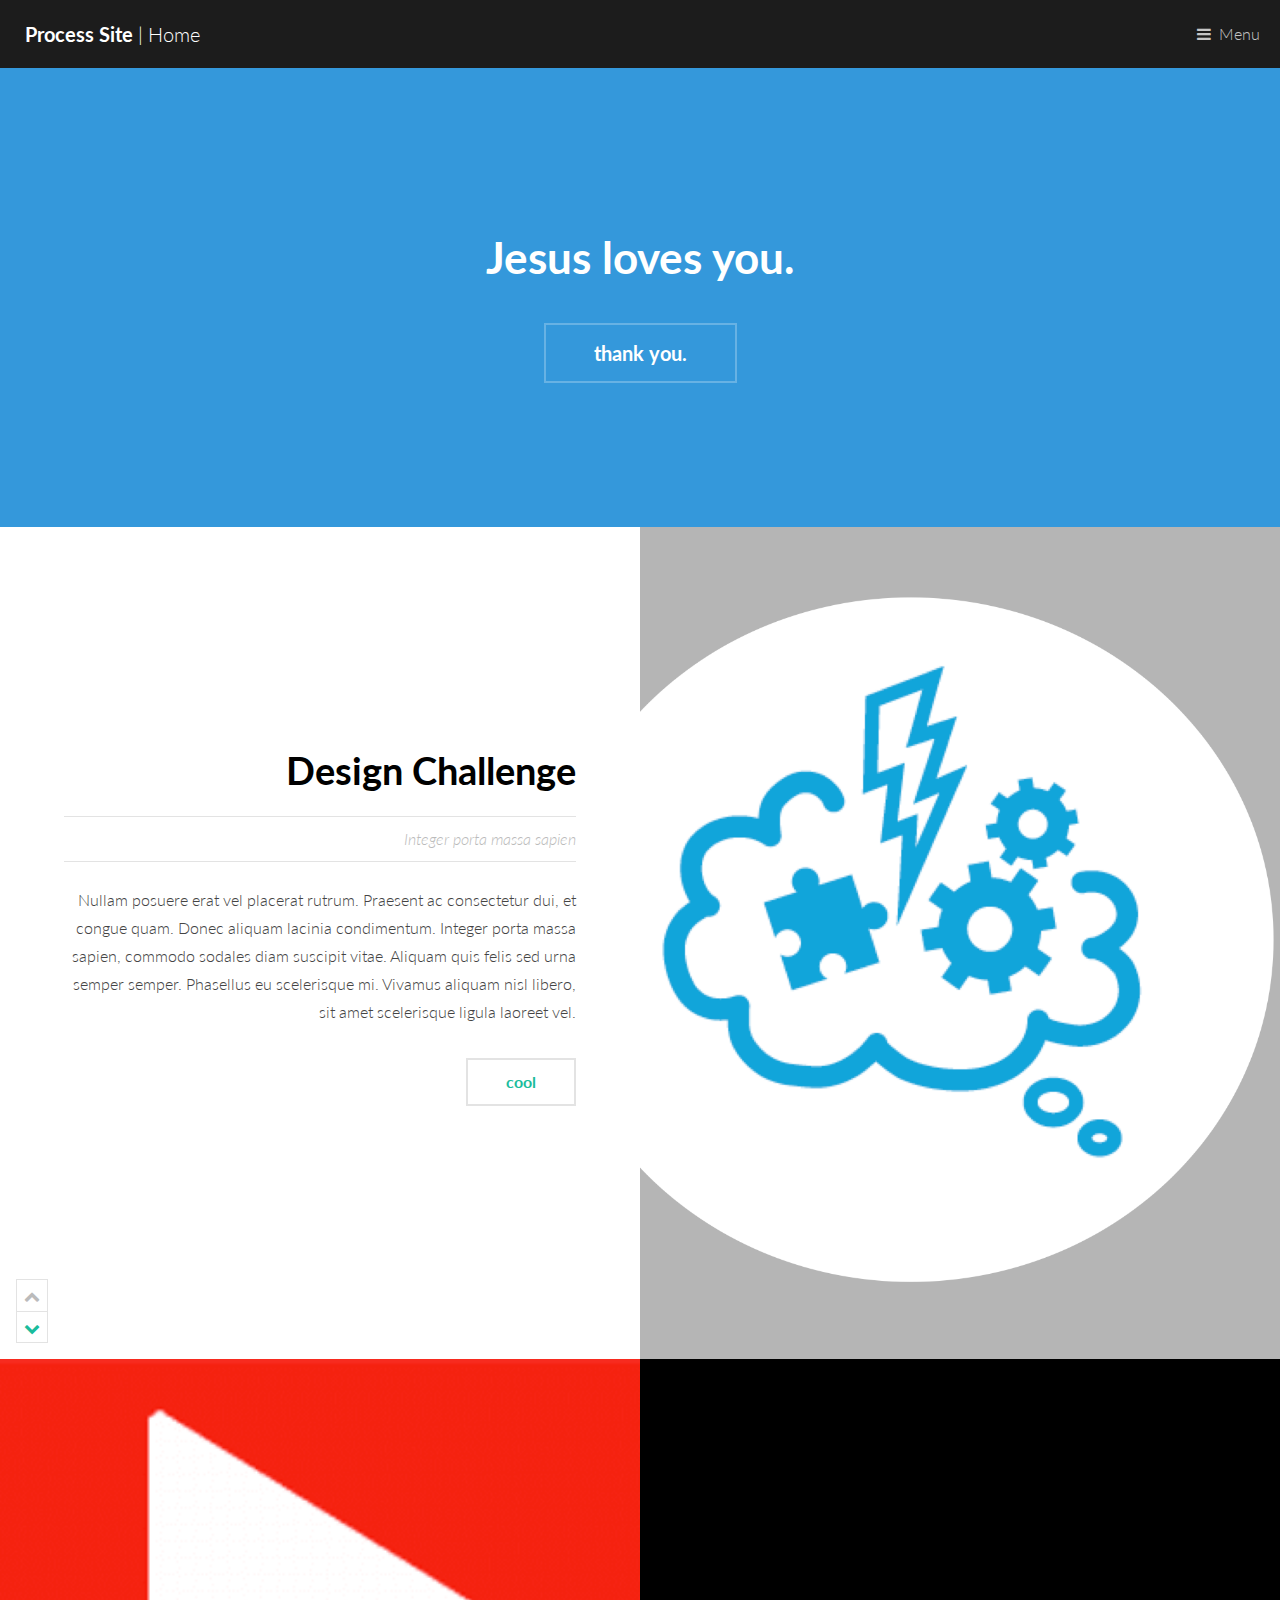
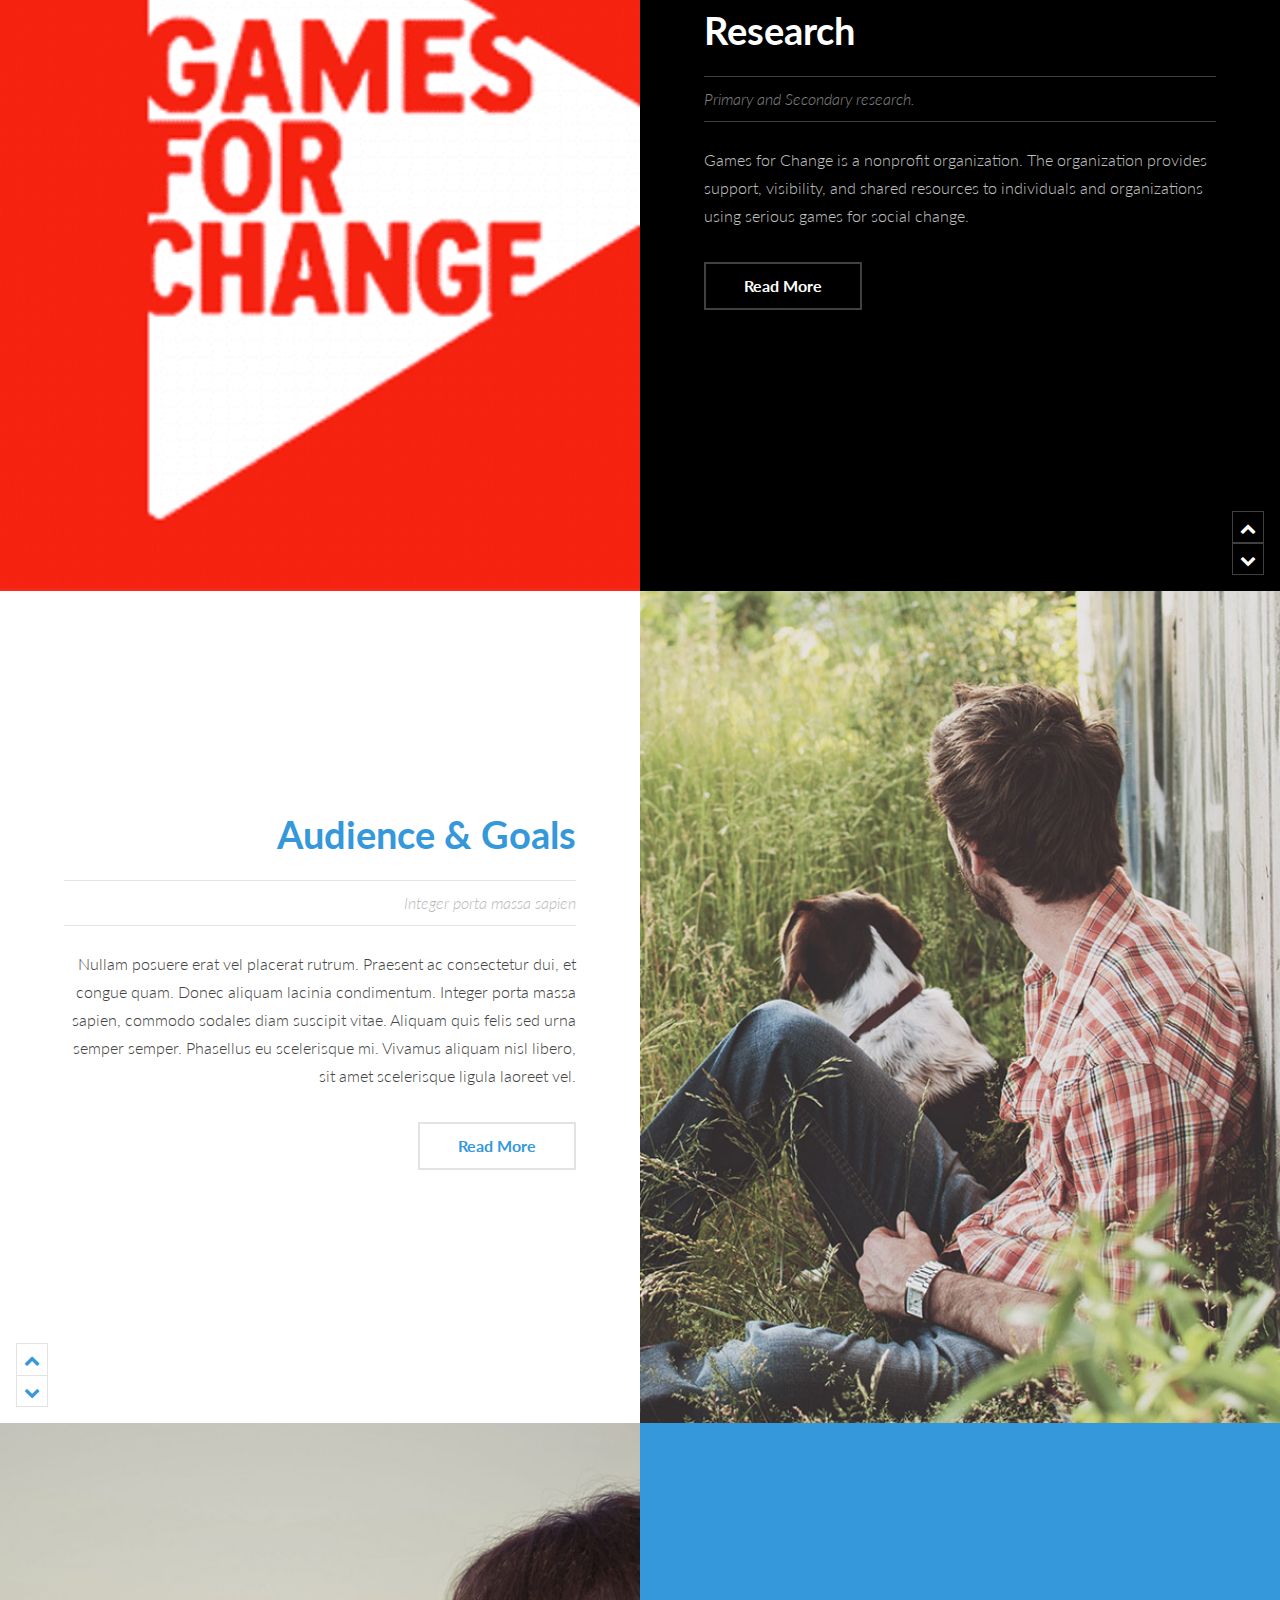
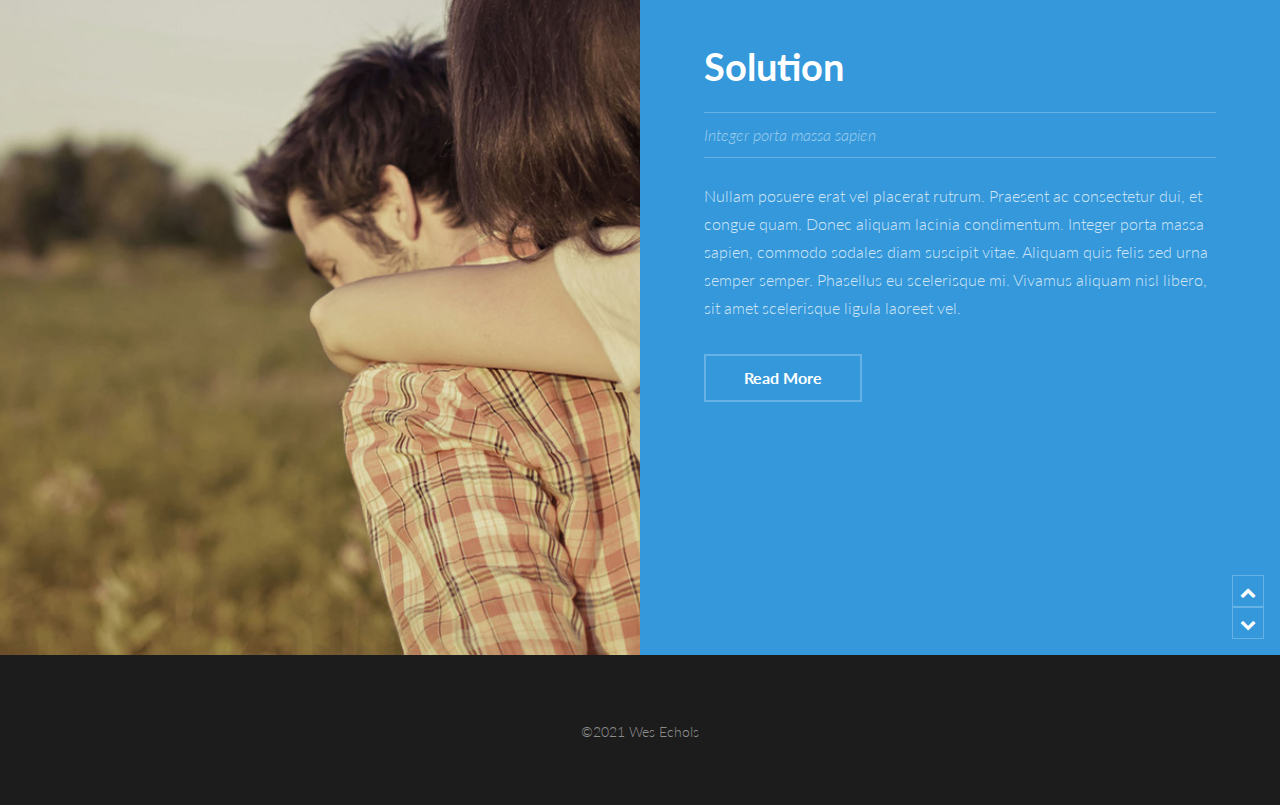
==== commit a716db0a: "PrimaryResearch" ====
--- a/index.html
+++ b/index.html
@@ -1,7 +1,7 @@
 <!DOCTYPE html>
 <html lang="en">
 	<head>
-		<title>Process Site Template Files</title>
+		<title>Process Site</title>
 		<meta charset="utf-8" />
 		<meta name="viewport" content="width=device-width, initial-scale=1" />
 		<link rel="stylesheet" href="assets/css/main.css" />
@@ -11,7 +11,7 @@
 
 		<!-- Header -->
 			<header id="header">
-				<a href="index.html" class="logo"><strong>Click Me</strong> | Made You Look</a>
+				<a href="index.html" class="logo"><strong>Process Site</strong> | Home</a>
 				<nav>
 					<a href="#menu">Menu</a>
 				</nav>
@@ -30,9 +30,9 @@
 		<!-- Banner -->
 			<section id="banner">
 				<div class="inner">
-					<h1>I stole this website.</h1>
+					<h1>Jesus loves you.</h1>
 					<ul class="actions">
-						<li><a href="#one" class="button alt scrolly big">Okay</a></li>
+						<li><a href="#one" class="button alt scrolly big">thank you.</a></li>
 					</ul>
 				</div>
 			</section>
@@ -40,17 +40,17 @@
 		<!-- One -->
 			<article id="one" class="post style1">
 				<div class="image">
-					<img src="images/trifecta.png" alt="" data-position="75% center" />
+					<img src="images/design-challenge.png" alt="" data-position="75% center" />
 				</div>
 				<div class="content">
 					<div class="inner">
 						<header>
-							<h2><a href="design-challenge.html">Design Challenge</a></h2>
+							<h2><a href="design-challenge.html"style="color: black;">Design Challenge</a></h2>
 							<p class="info">Integer porta massa sapien</p>
 						</header>
 						<p>Nullam posuere erat vel placerat rutrum. Praesent ac consectetur dui, et congue quam. Donec aliquam lacinia condimentum. Integer porta massa sapien, commodo sodales diam suscipit vitae. Aliquam quis felis sed urna semper semper. Phasellus eu scelerisque mi. Vivamus aliquam nisl libero, sit amet scelerisque ligula laoreet vel.</p>
 						<ul class="actions">
-							<li><a href="design-challenge.html" class="button alt">I Dont Care</a></li>
+							<li><a href="design-challenge.html" class="button alt">cool</a></li>
 						</ul>
 					</div>
 					<div class="postnav">
@@ -63,15 +63,15 @@
 		<!-- Two -->
 			<article id="two" class="post invert style1 alt">
 				<div class="image">
-					<img src="images/pic13.jpg" alt="" data-position="10% center" />
+					<img src="images/games-for-change-logo.png" alt="" data-position="10% center" />
 				</div>
-				<div class="content">
+				<div class="content" style="background-color:black;">
 					<div class="inner">
 						<header>
 							<h2><a href="generic.html">Research</a></h2>
-							<p class="info">Integer porta massa sapien</p>
+							<p class="info">Primary and Secondary research.</p>
 						</header>
-						<p>Nullam posuere erat vel placerat rutrum. Praesent ac consectetur dui, et congue quam. Donec aliquam lacinia condimentum. Integer porta massa sapien, commodo sodales diam suscipit vitae. Aliquam quis felis sed urna semper semper. Phasellus eu scelerisque mi. Vivamus aliquam nisl libero, sit amet scelerisque ligula laoreet vel.</p>
+						<p>Games for Change is a nonprofit organization. The organization provides support, visibility, and shared resources to individuals and organizations using serious games for social change.</p>
 						<ul class="actions">
 							<li><a href="generic-page.html" class="button alt">Read More</a></li>
 						</ul>
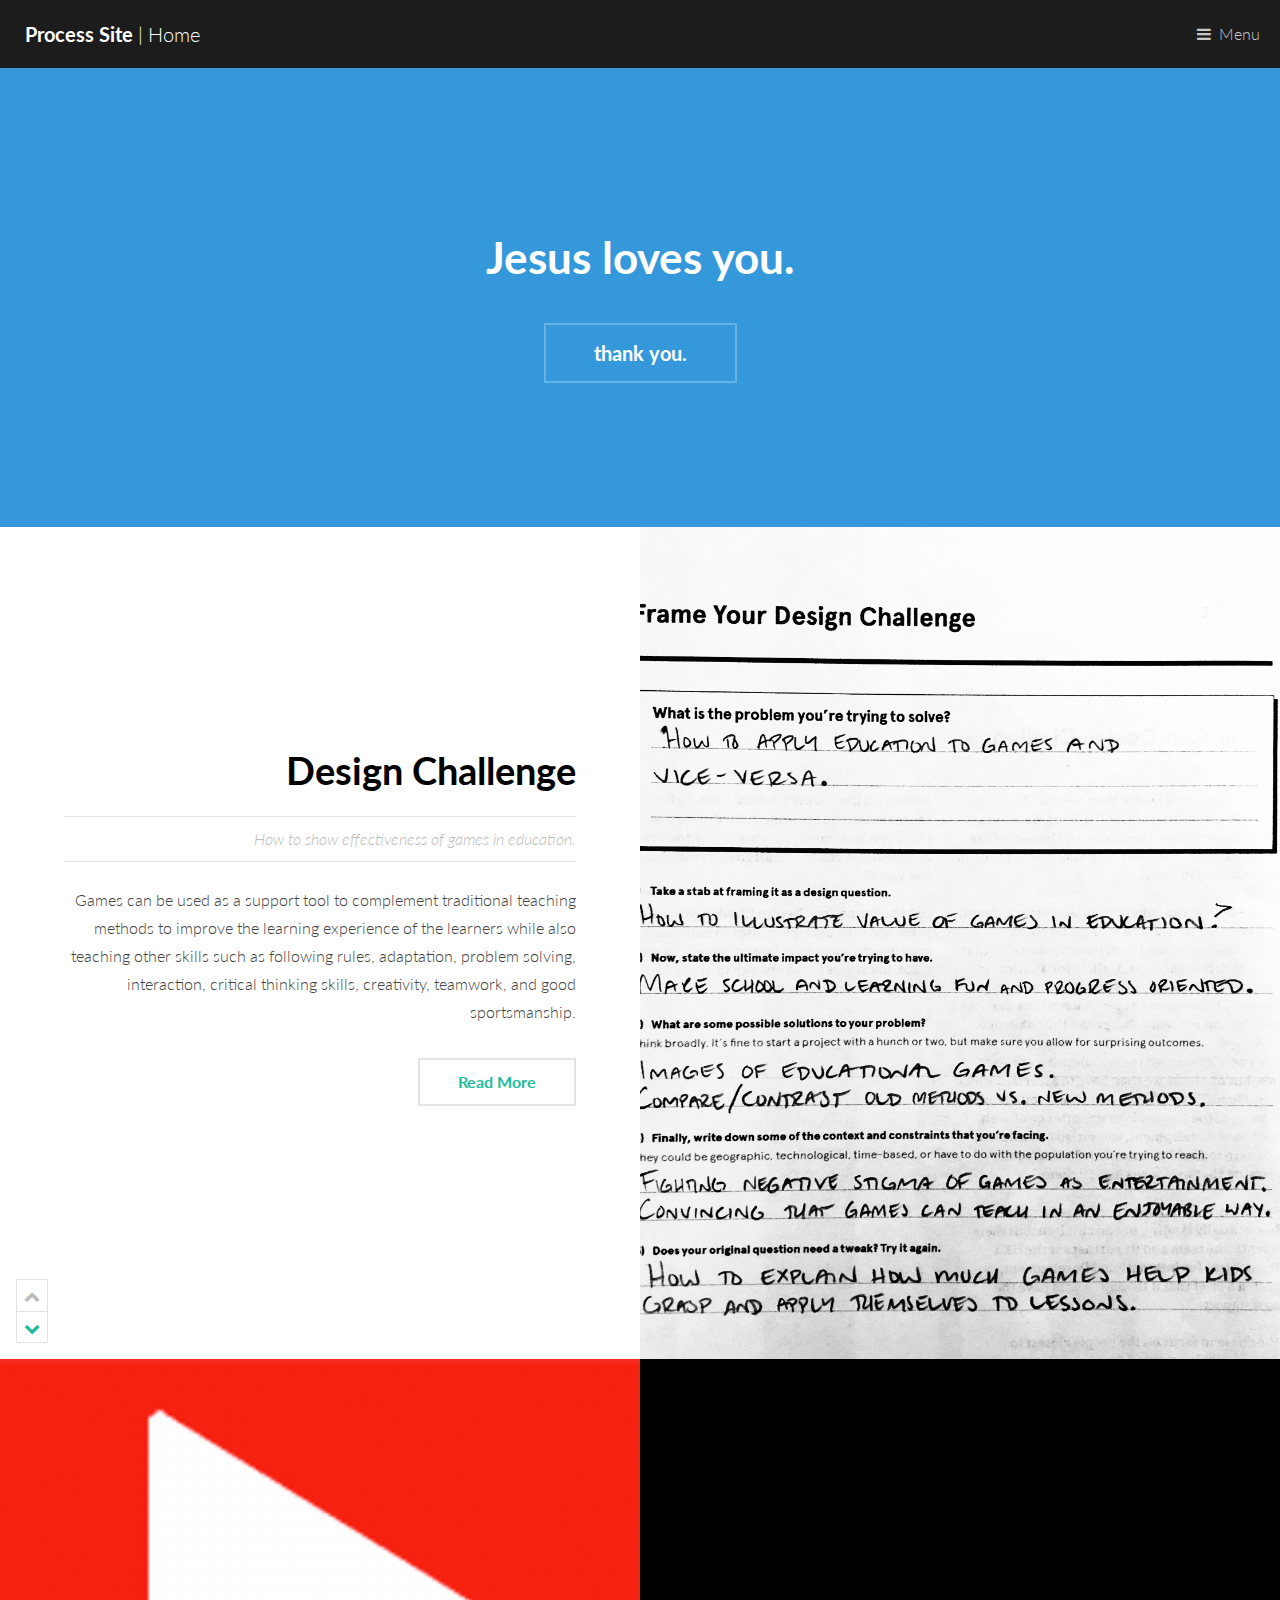
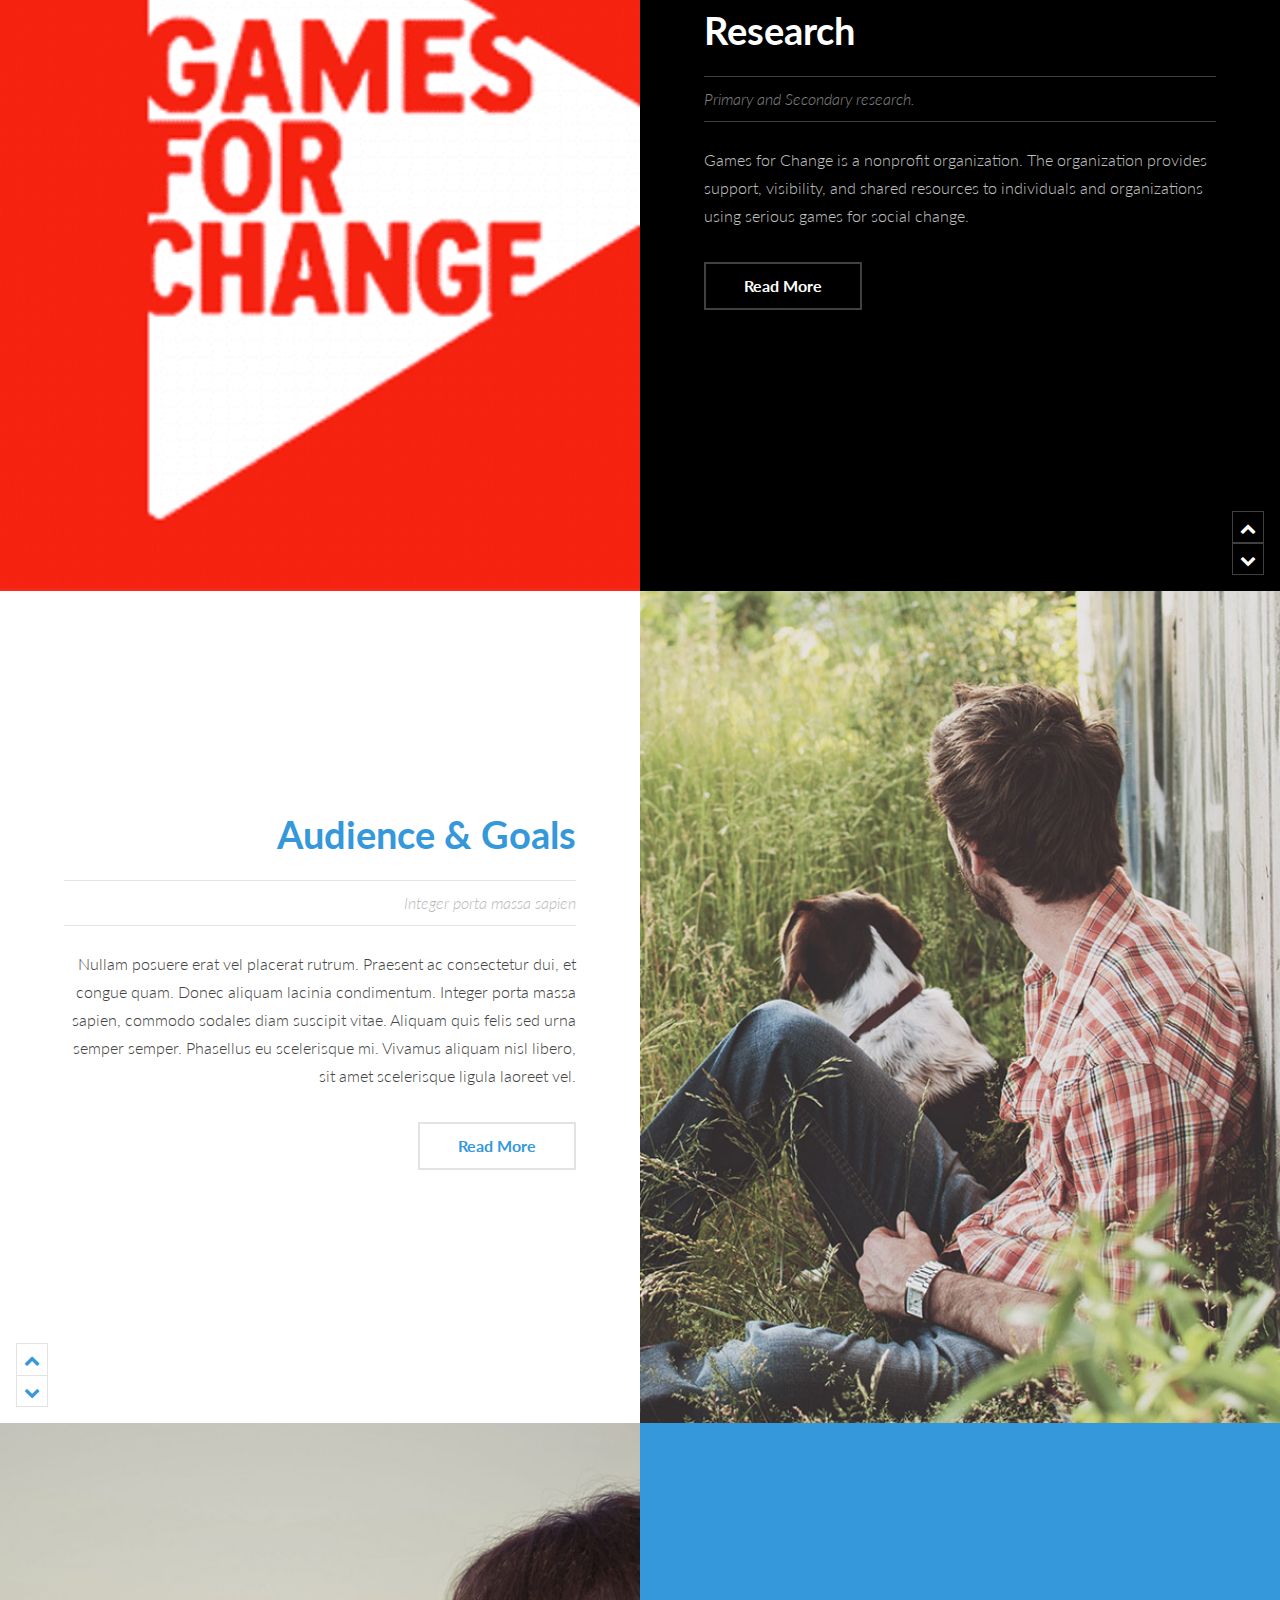
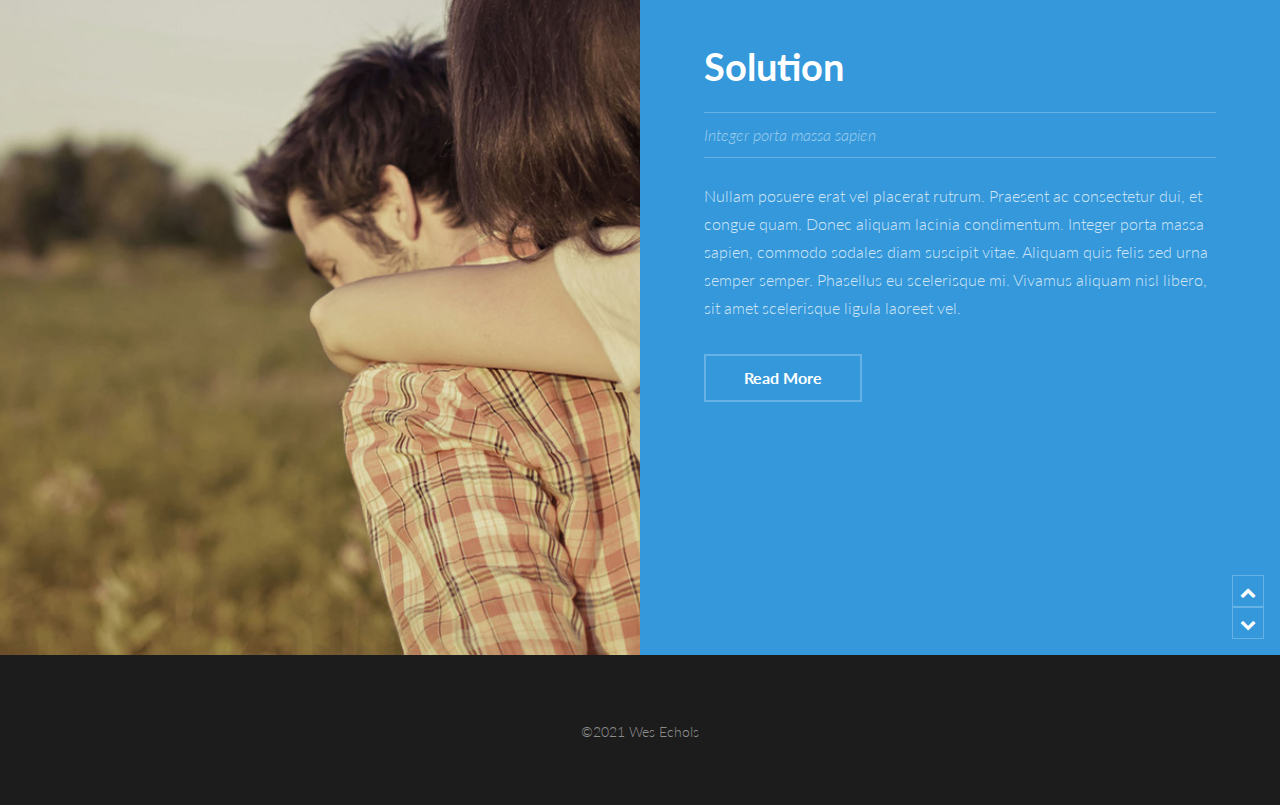
==== commit 80520e0e: "DesignChallenge" ====
--- a/index.html
+++ b/index.html
@@ -40,17 +40,17 @@
 		<!-- One -->
 			<article id="one" class="post style1">
 				<div class="image">
-					<img src="images/design-challenge.png" alt="" data-position="75% center" />
+					<img src="images/Design-challenge-pic.jpg" alt="" data-position="75% center" />
 				</div>
 				<div class="content">
 					<div class="inner">
 						<header>
 							<h2><a href="design-challenge.html"style="color: black;">Design Challenge</a></h2>
-							<p class="info">Integer porta massa sapien</p>
+							<p class="info">How to show effectiveness of games in education.</p>
 						</header>
-						<p>Nullam posuere erat vel placerat rutrum. Praesent ac consectetur dui, et congue quam. Donec aliquam lacinia condimentum. Integer porta massa sapien, commodo sodales diam suscipit vitae. Aliquam quis felis sed urna semper semper. Phasellus eu scelerisque mi. Vivamus aliquam nisl libero, sit amet scelerisque ligula laoreet vel.</p>
+						<p>Games can be used as a support tool to complement traditional teaching methods to improve the learning experience of the learners while also teaching other skills such as following rules, adaptation, problem solving, interaction, critical thinking skills, creativity, teamwork, and good sportsmanship.</p>
 						<ul class="actions">
-							<li><a href="design-challenge.html" class="button alt">cool</a></li>
+							<li><a href="design-challenge.html" class="button alt">Read More</a></li>
 						</ul>
 					</div>
 					<div class="postnav">
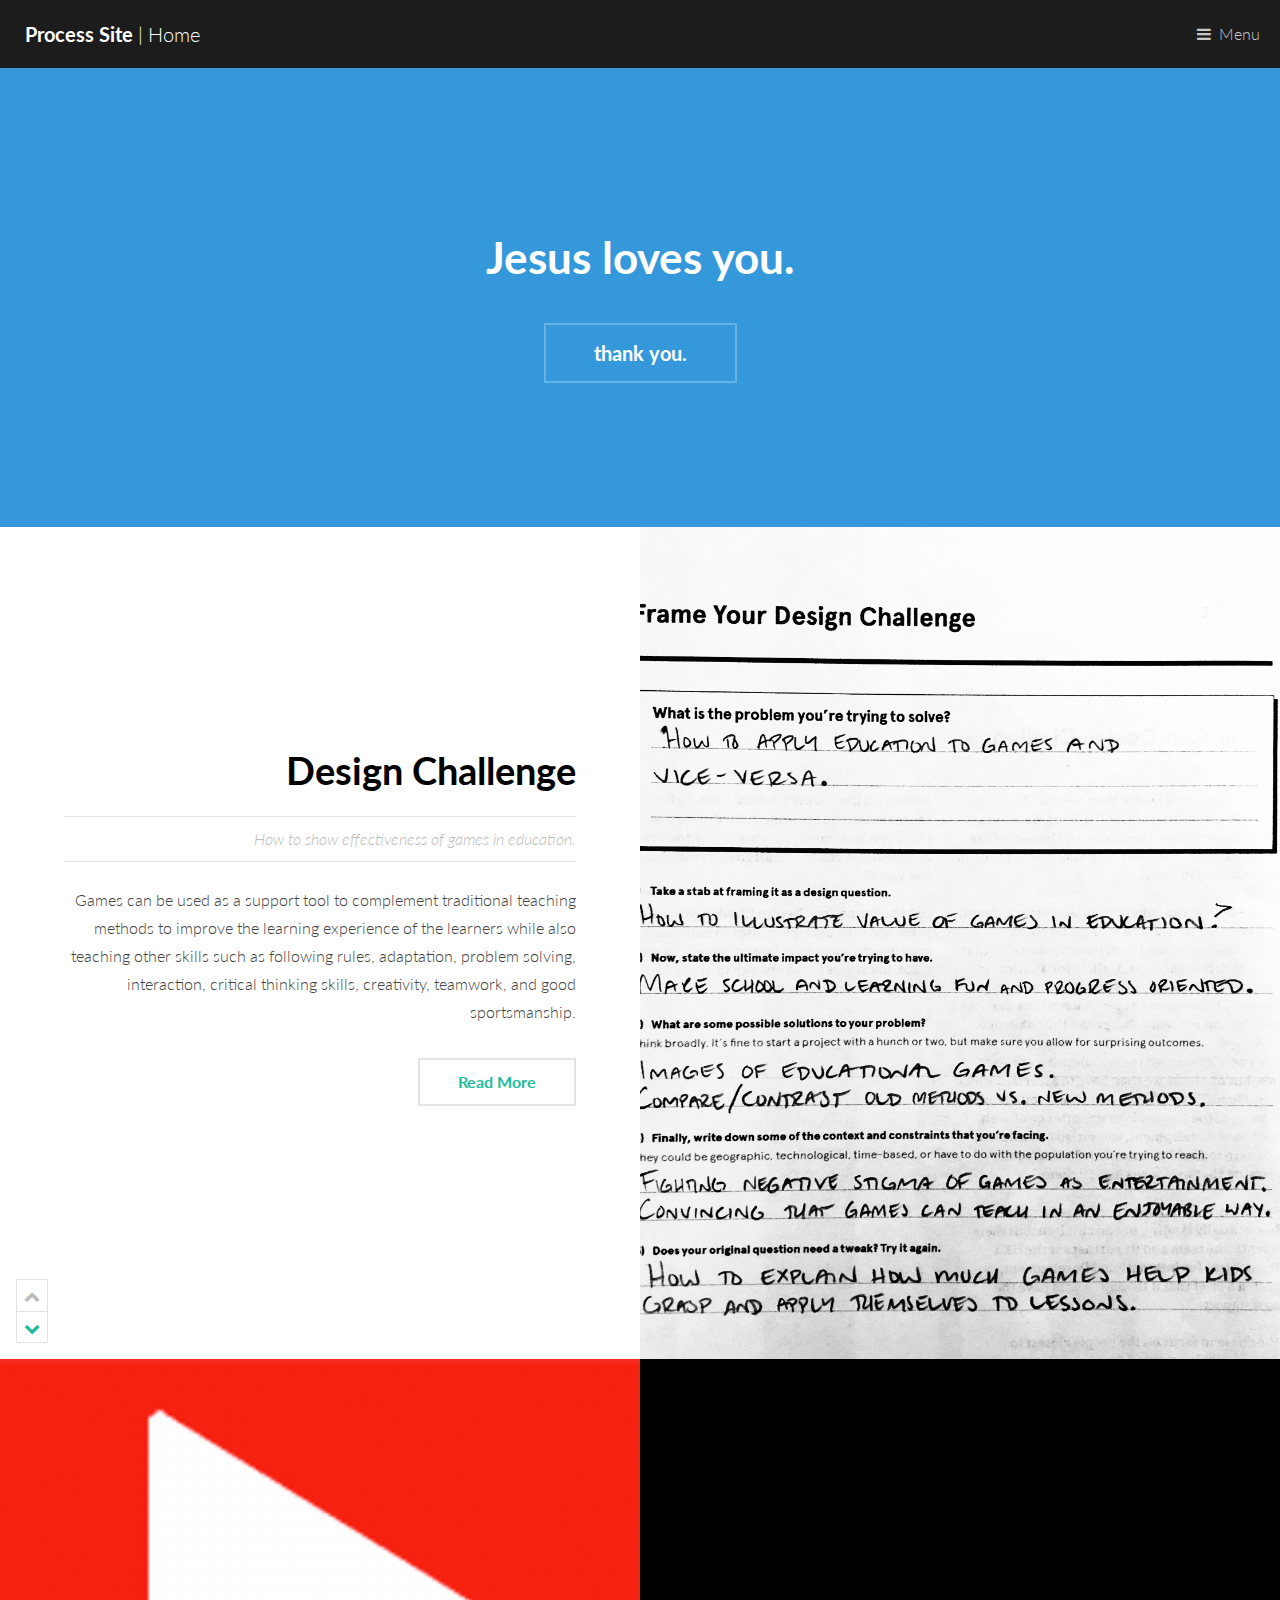
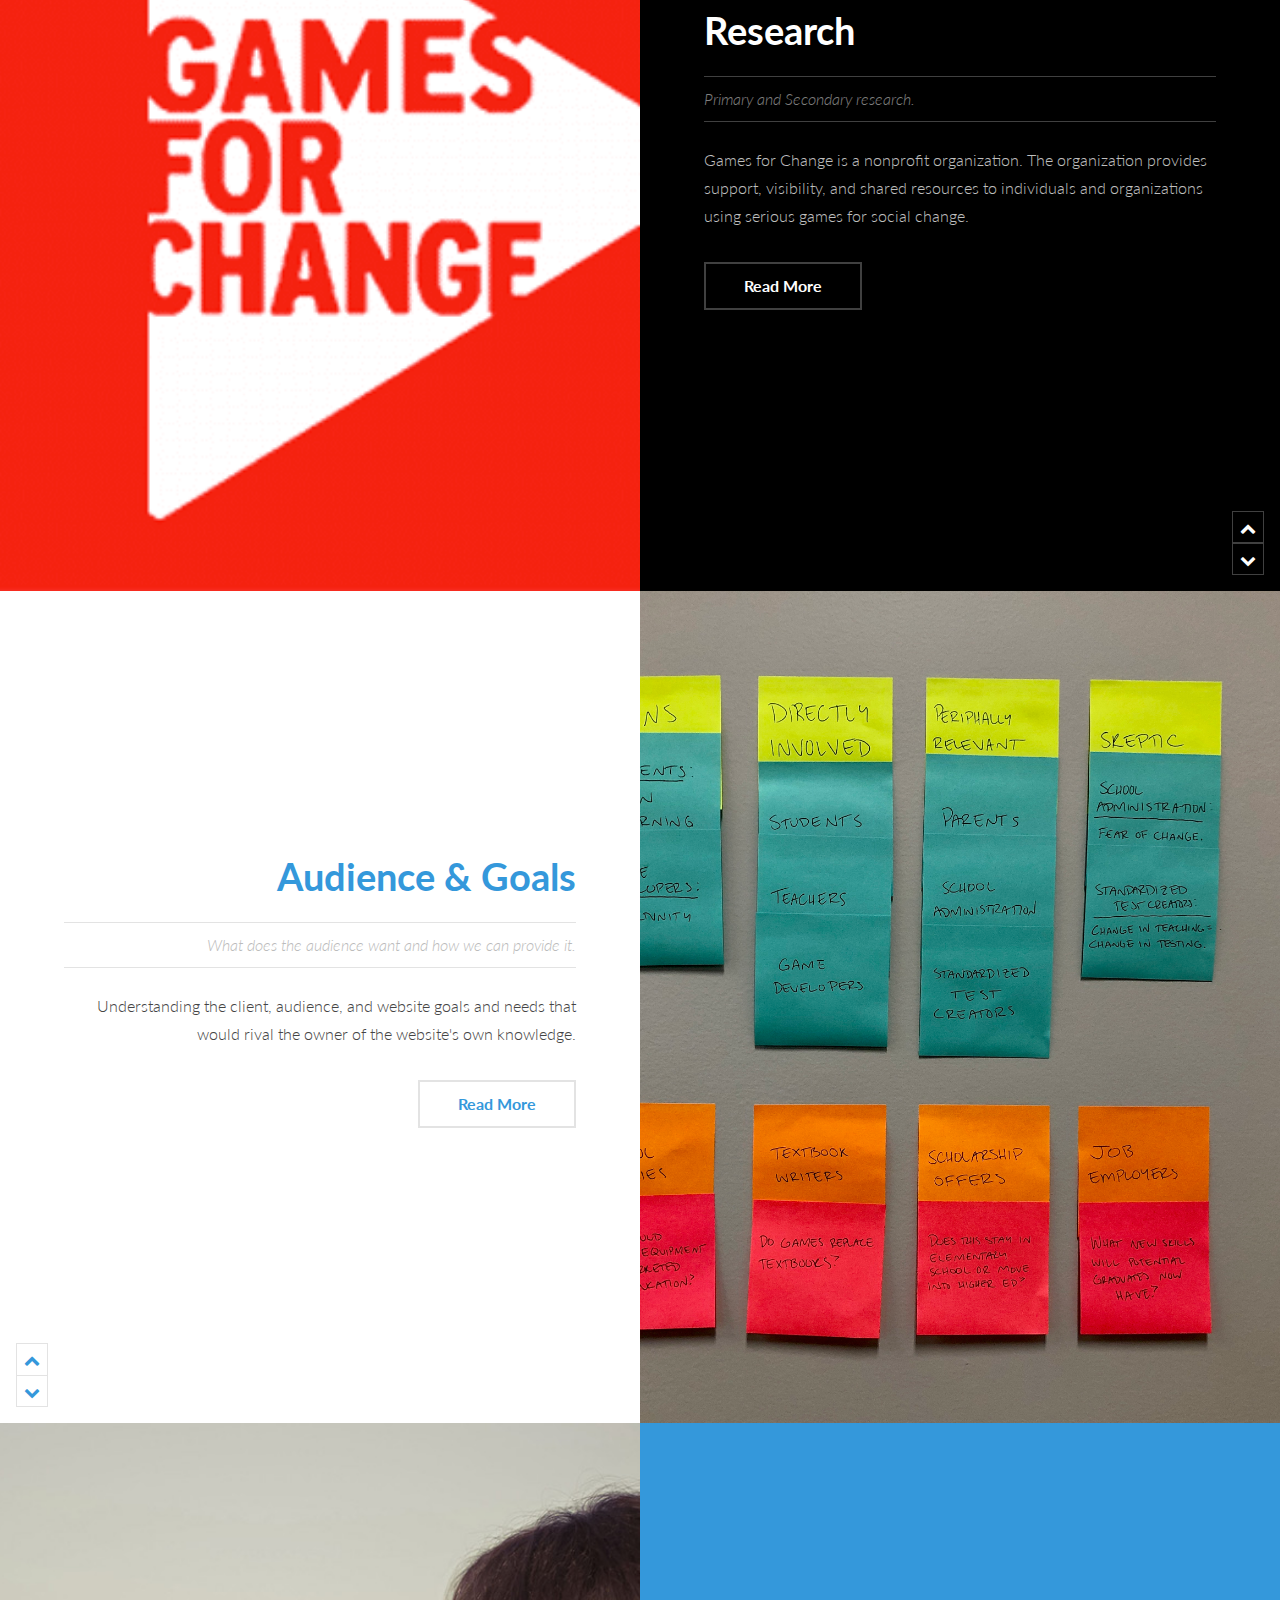
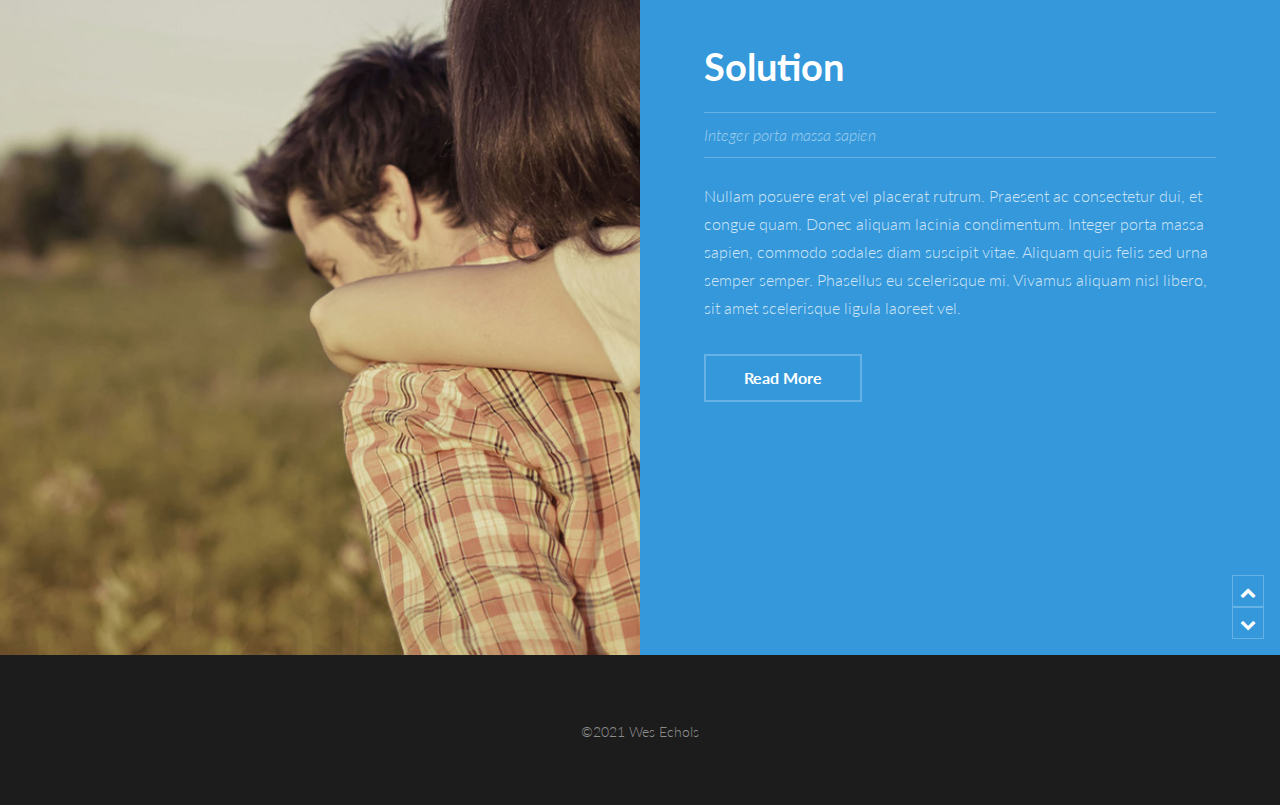
==== commit 8d27d901: "wk7 Audience & Goals" ====
--- a/index.html
+++ b/index.html
@@ -1,7 +1,7 @@
 <!DOCTYPE html>
 <html lang="en">
 	<head>
-		<title>Process Site</title>
+		<title>Echols Process Site</title>
 		<meta charset="utf-8" />
 		<meta name="viewport" content="width=device-width, initial-scale=1" />
 		<link rel="stylesheet" href="assets/css/main.css" />
@@ -21,9 +21,11 @@
 		<nav id="menu">
 			<ul class="links">
 				<li><a href="index.html">Home</a></li>
-				<li><a href="generic-page.html">Generic Page</a></li>
+				<li><a href="research.html">Research</a></li>
 				<li><a href="elements.html">Useful Elements</a></li>
-				<li><a href="design-challenge.html">Design Challenge</a></li>
+				<li><a href="design-challenge.html">Design Challenge</a>
+				<li><a href="audience.html">Audience</a>
+				</li>
 			</ul>
 		</nav>
 
@@ -86,17 +88,17 @@
 		<!-- Three -->
 			<article id="three" class="post style2">
 				<div class="image">
-					<img src="images/pic12.jpg" alt="" data-position="80% center" />
+					<img src="images/Audience-1.jpg" alt="" data-position="80% center" />
 				</div>
 				<div class="content">
 					<div class="inner">
 						<header>
-							<h2><a href="generic.html">Audience &amp; Goals</a></h2>
-							<p class="info">Integer porta massa sapien</p>
+							<h2><a href="audience.html">Audience &amp; Goals</a></h2>
+							<p class="info">What does the audience want and how we can provide it.</p>
 						</header>
-						<p>Nullam posuere erat vel placerat rutrum. Praesent ac consectetur dui, et congue quam. Donec aliquam lacinia condimentum. Integer porta massa sapien, commodo sodales diam suscipit vitae. Aliquam quis felis sed urna semper semper. Phasellus eu scelerisque mi. Vivamus aliquam nisl libero, sit amet scelerisque ligula laoreet vel.</p>
+						<p>Understanding the client, audience, and website goals and needs that would rival the owner of the website's own knowledge.</p>
 						<ul class="actions">
-							<li><a href="generic-page.html" class="button alt">Read More</a></li>
+							<li><a href="audience.html" class="button alt">Read More</a></li>
 						</ul>
 					</div>
 					<div class="postnav">
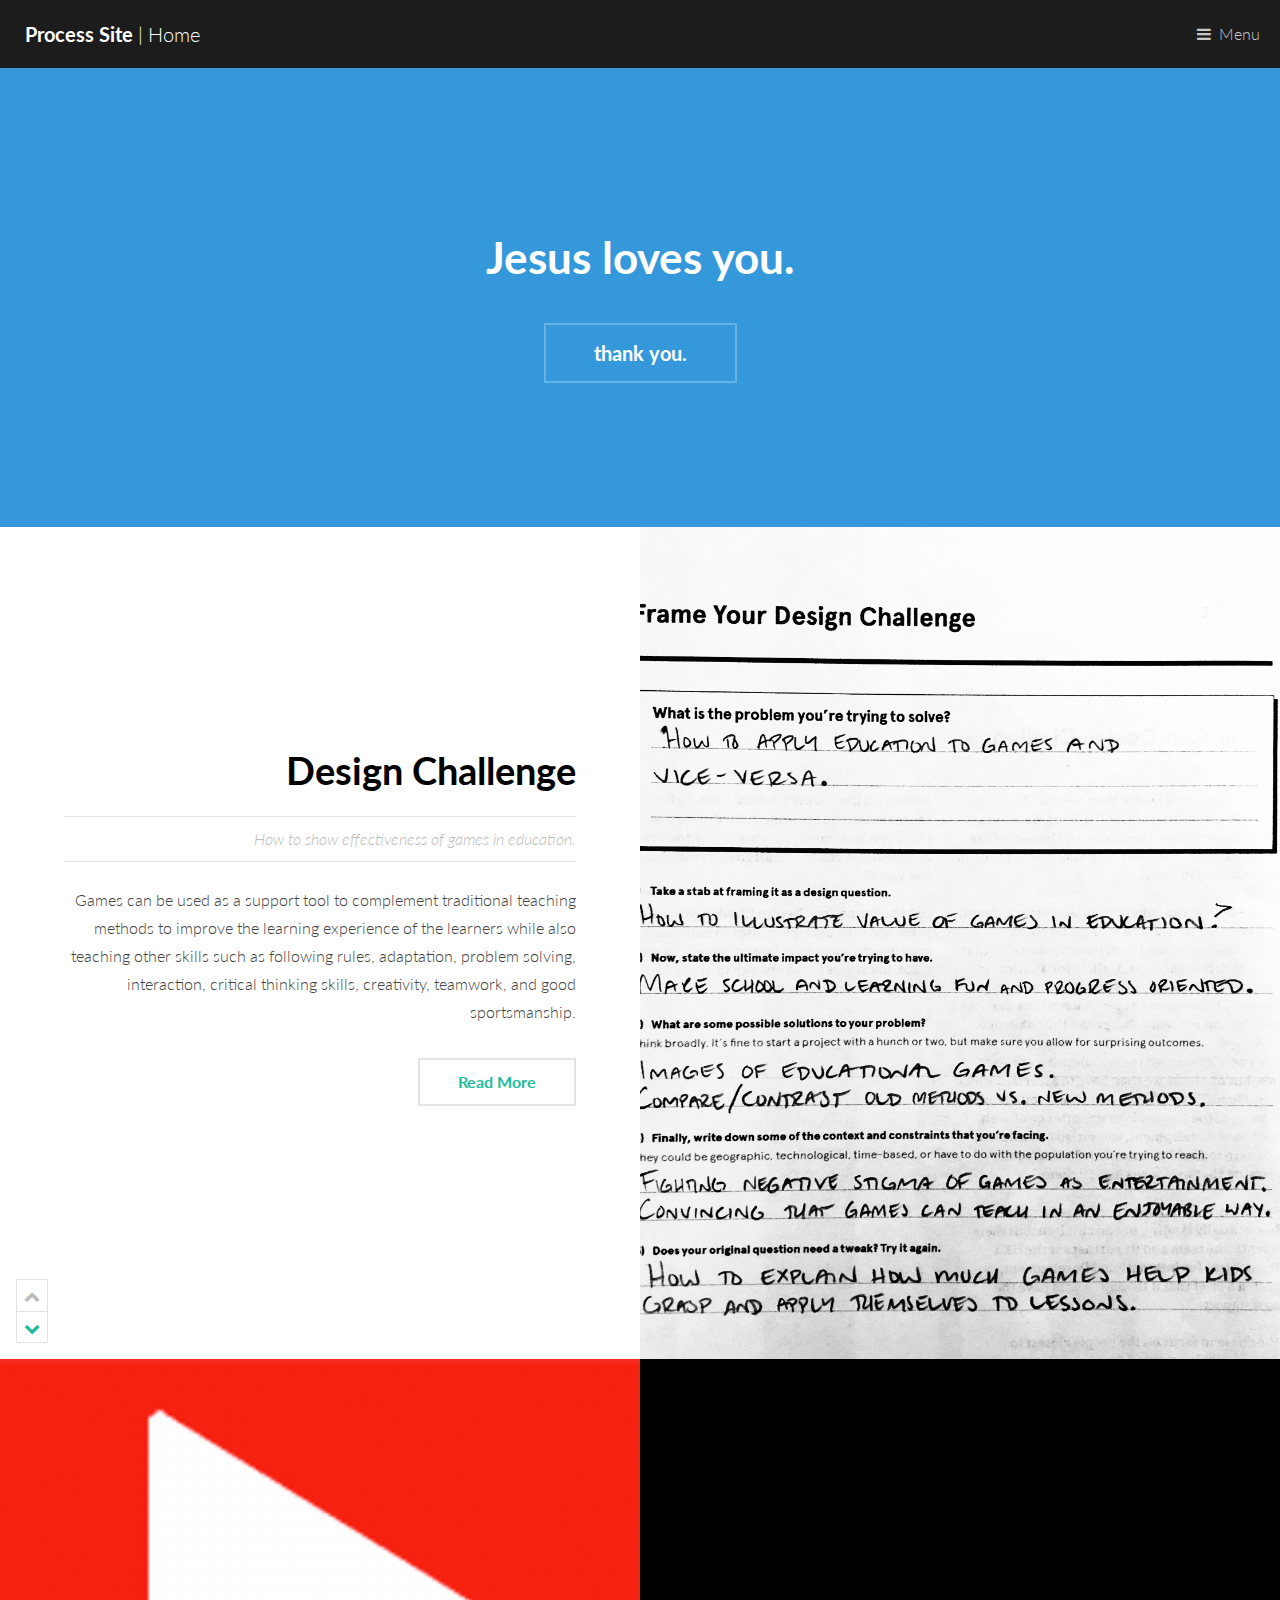
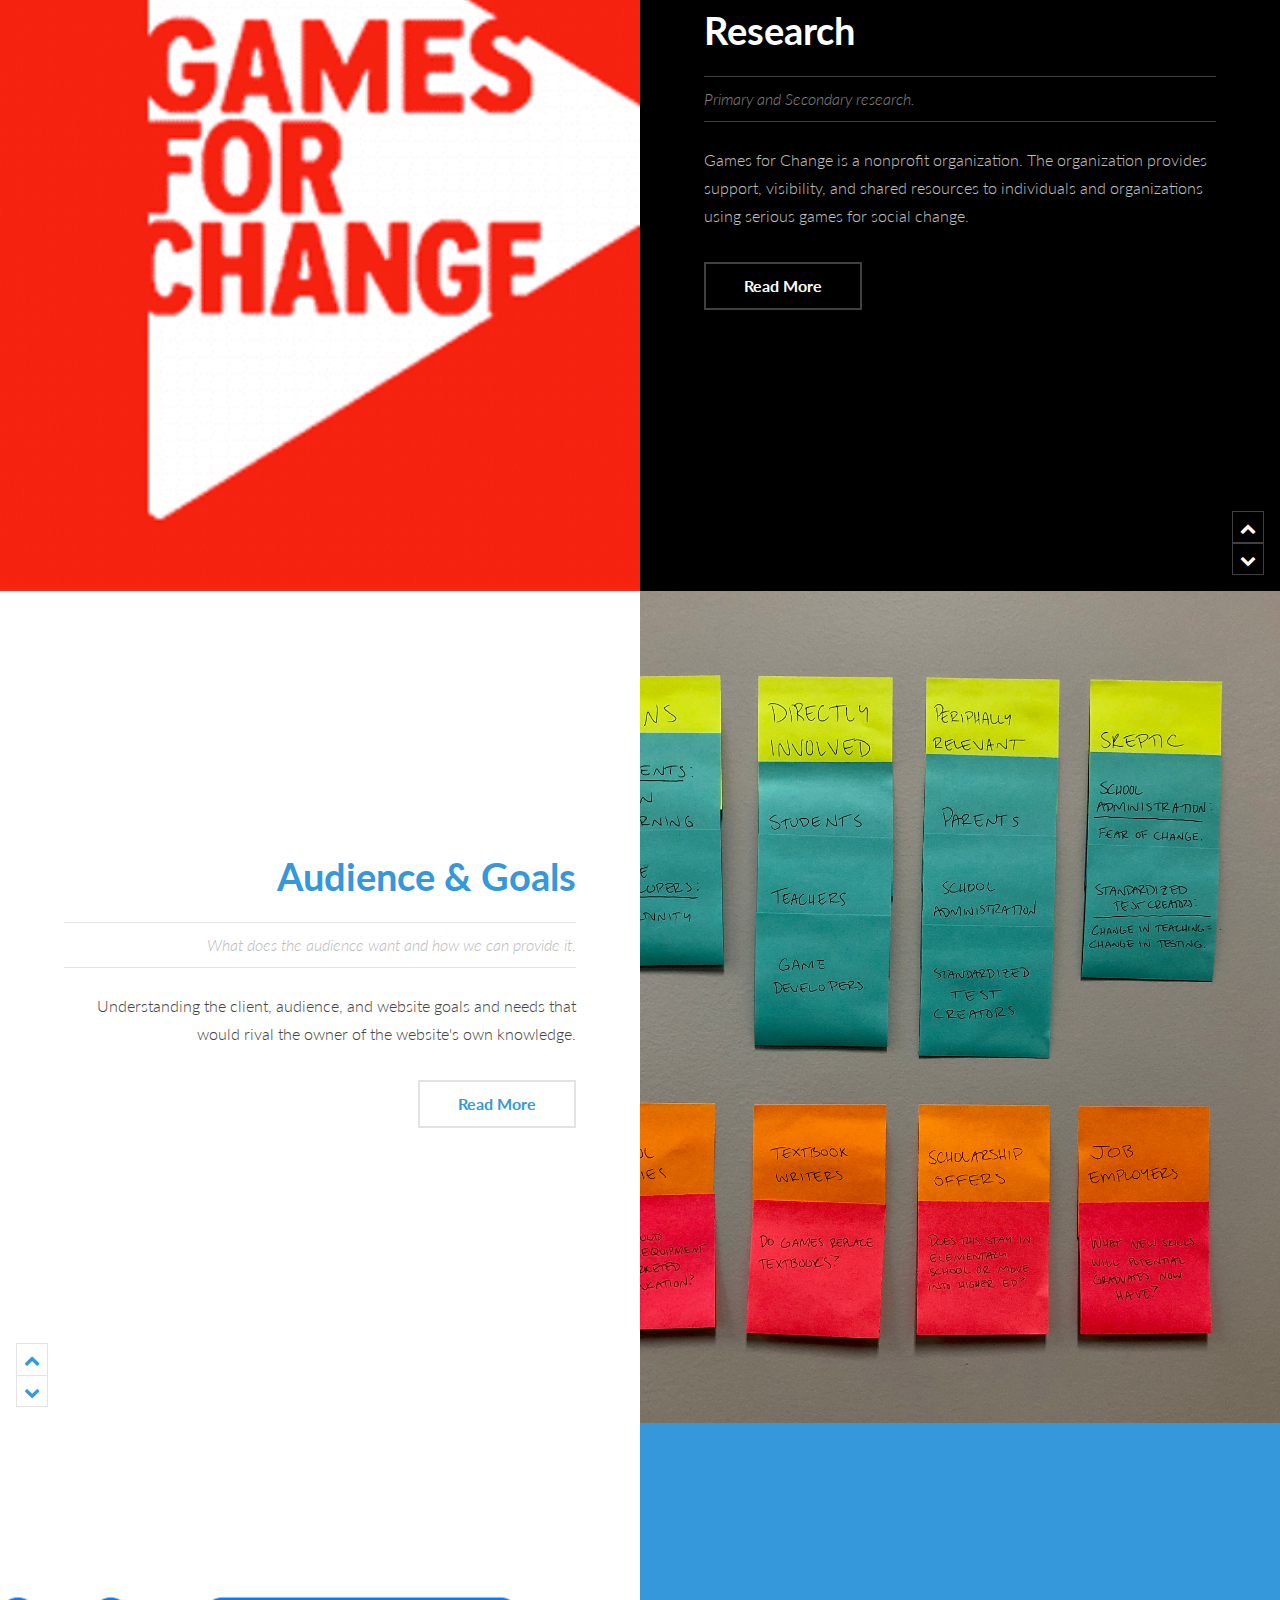
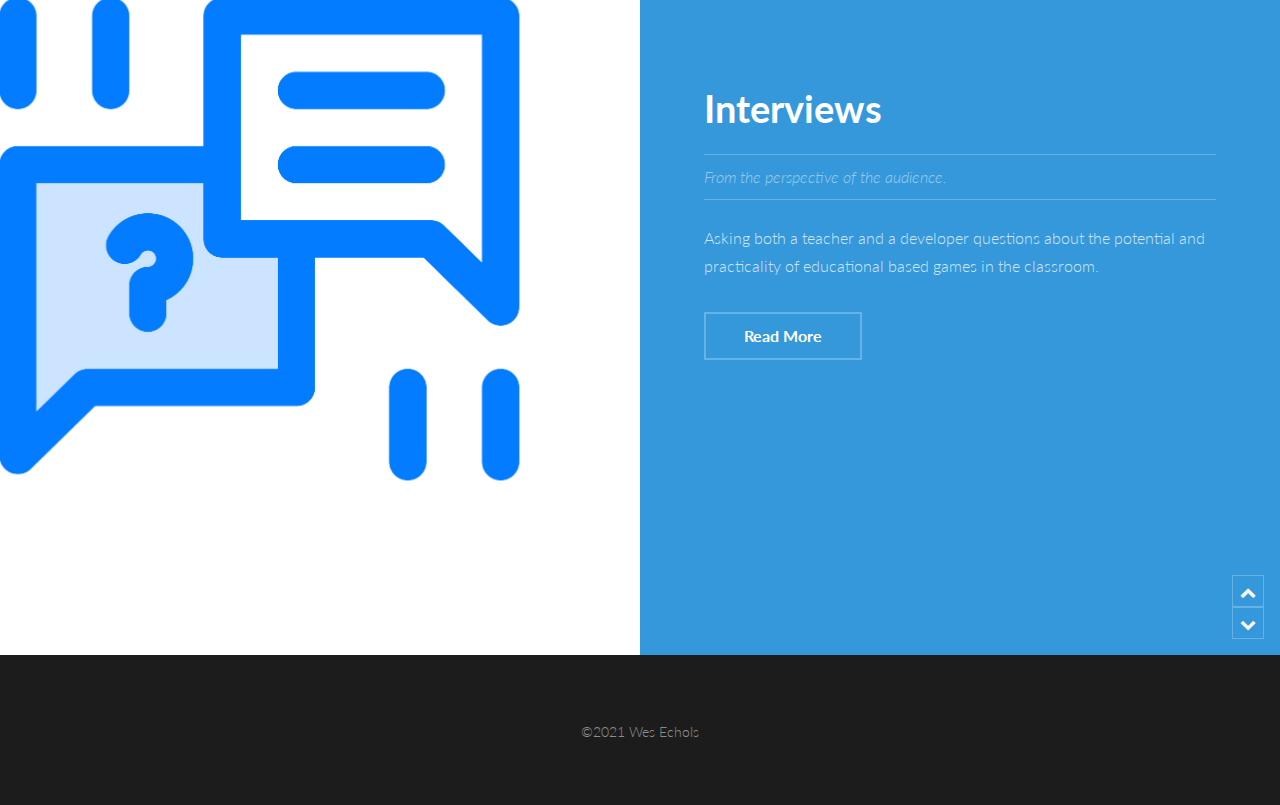
==== commit 67d48681: "Interviews" ====
--- a/index.html
+++ b/index.html
@@ -25,6 +25,7 @@
 				<li><a href="elements.html">Useful Elements</a></li>
 				<li><a href="design-challenge.html">Design Challenge</a>
 				<li><a href="audience.html">Audience</a>
+				<li><a href="interviews.html">Interviews</a>
 				</li>
 			</ul>
 		</nav>
@@ -70,12 +71,12 @@
 				<div class="content" style="background-color:black;">
 					<div class="inner">
 						<header>
-							<h2><a href="generic.html">Research</a></h2>
+							<h2><a href="research.html">Research</a></h2>
 							<p class="info">Primary and Secondary research.</p>
 						</header>
 						<p>Games for Change is a nonprofit organization. The organization provides support, visibility, and shared resources to individuals and organizations using serious games for social change.</p>
 						<ul class="actions">
-							<li><a href="generic-page.html" class="button alt">Read More</a></li>
+							<li><a href="research.html" class="button alt">Read More</a></li>
 						</ul>
 					</div>
 					<div class="postnav">
@@ -111,17 +112,17 @@
 		<!-- Four -->
 			<article id="four" class="post invert style2 alt">
 				<div class="image">
-					<img src="images/pic14.jpg" alt="" data-position="60% center" />
+					<img src="images/Interview-Icon-1.jpg" alt="" data-position="60% center" />
 				</div>
 				<div class="content">
 					<div class="inner">
 						<header>
-							<h2><a href="generic.html">Solution</a></h2>
-							<p class="info">Integer porta massa sapien</p>
+							<h2><a href="interviews.html">Interviews</a></h2>
+							<p class="info">From the perspective of the audience.</p>
 						</header>
-						<p>Nullam posuere erat vel placerat rutrum. Praesent ac consectetur dui, et congue quam. Donec aliquam lacinia condimentum. Integer porta massa sapien, commodo sodales diam suscipit vitae. Aliquam quis felis sed urna semper semper. Phasellus eu scelerisque mi. Vivamus aliquam nisl libero, sit amet scelerisque ligula laoreet vel.</p>
+						<p>Asking both a teacher and a developer questions about the potential and practicality of educational based games in the classroom. </p>
 						<ul class="actions">
-							<li><a href="generic-page.html" class="button alt">Read More</a></li>
+							<li><a href="interviews.html" class="button alt">Read More</a></li>
 						</ul>
 					</div>
 					<div class="postnav">
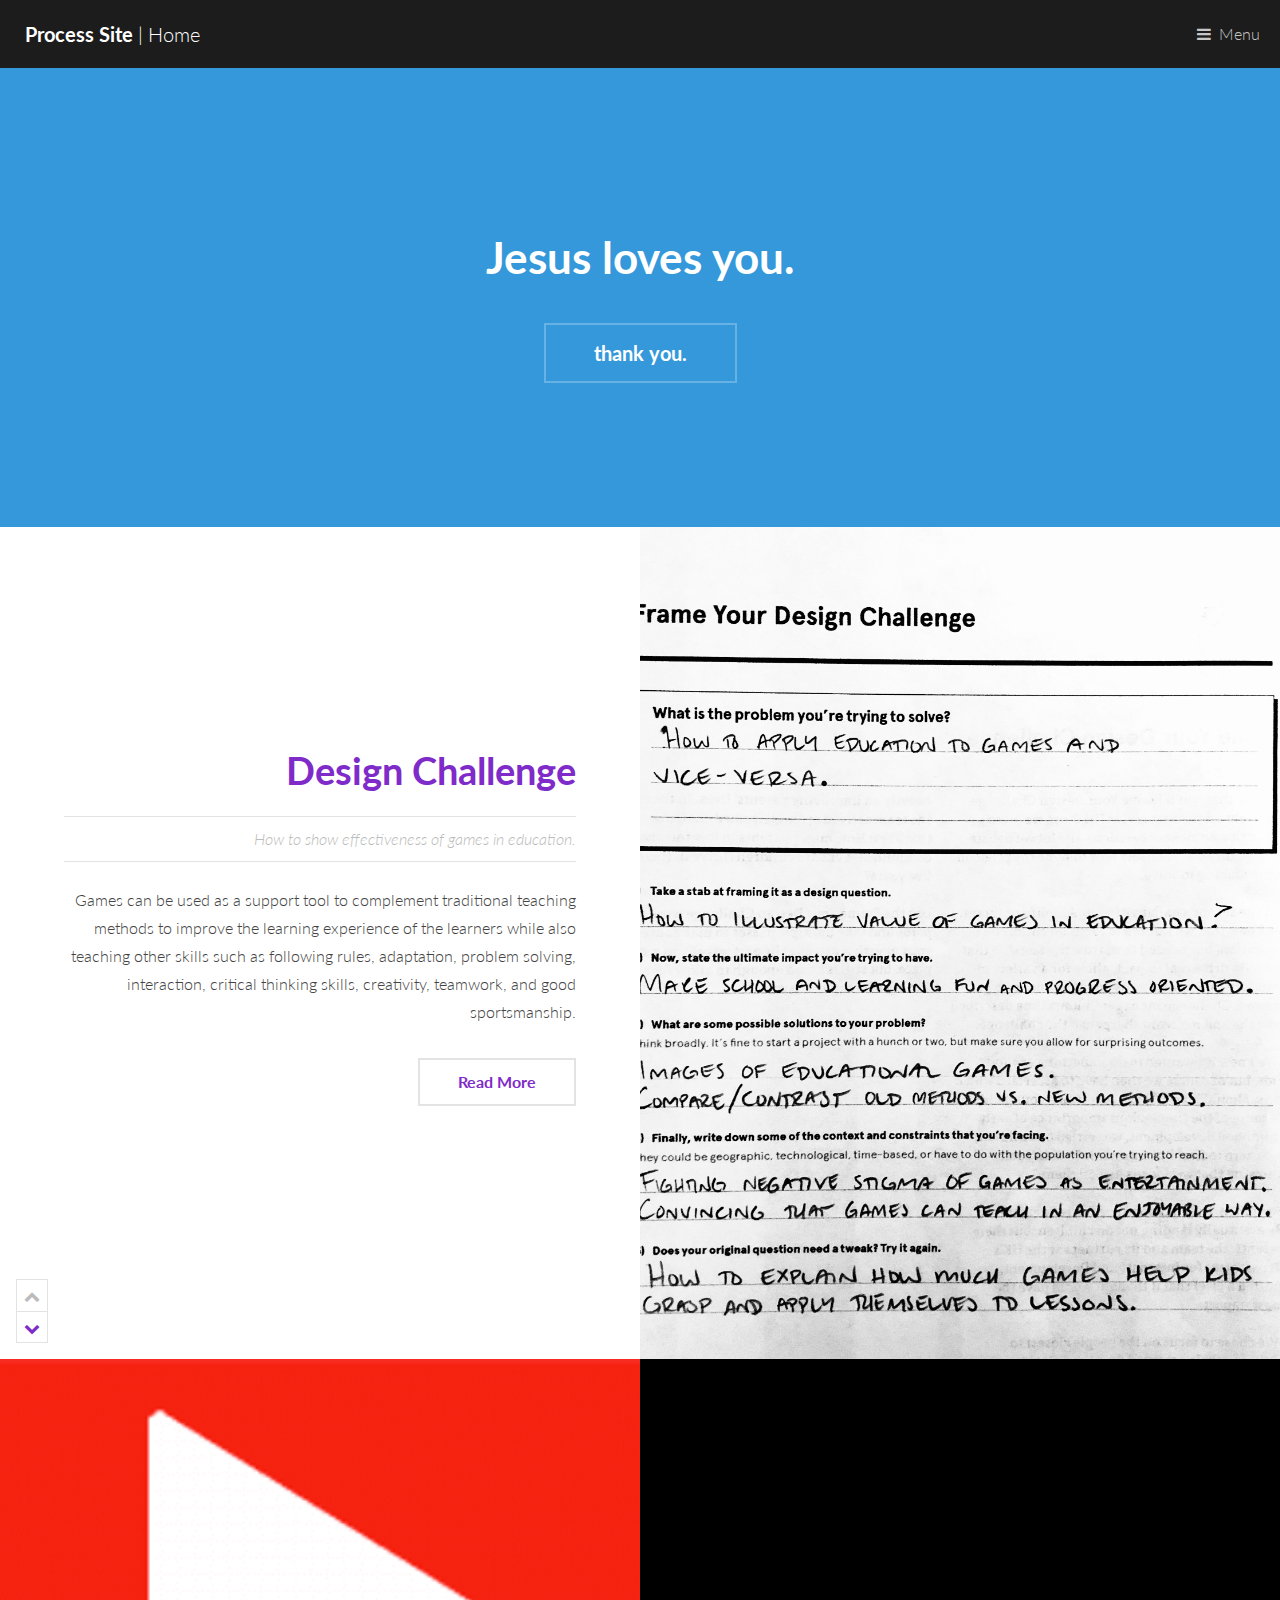
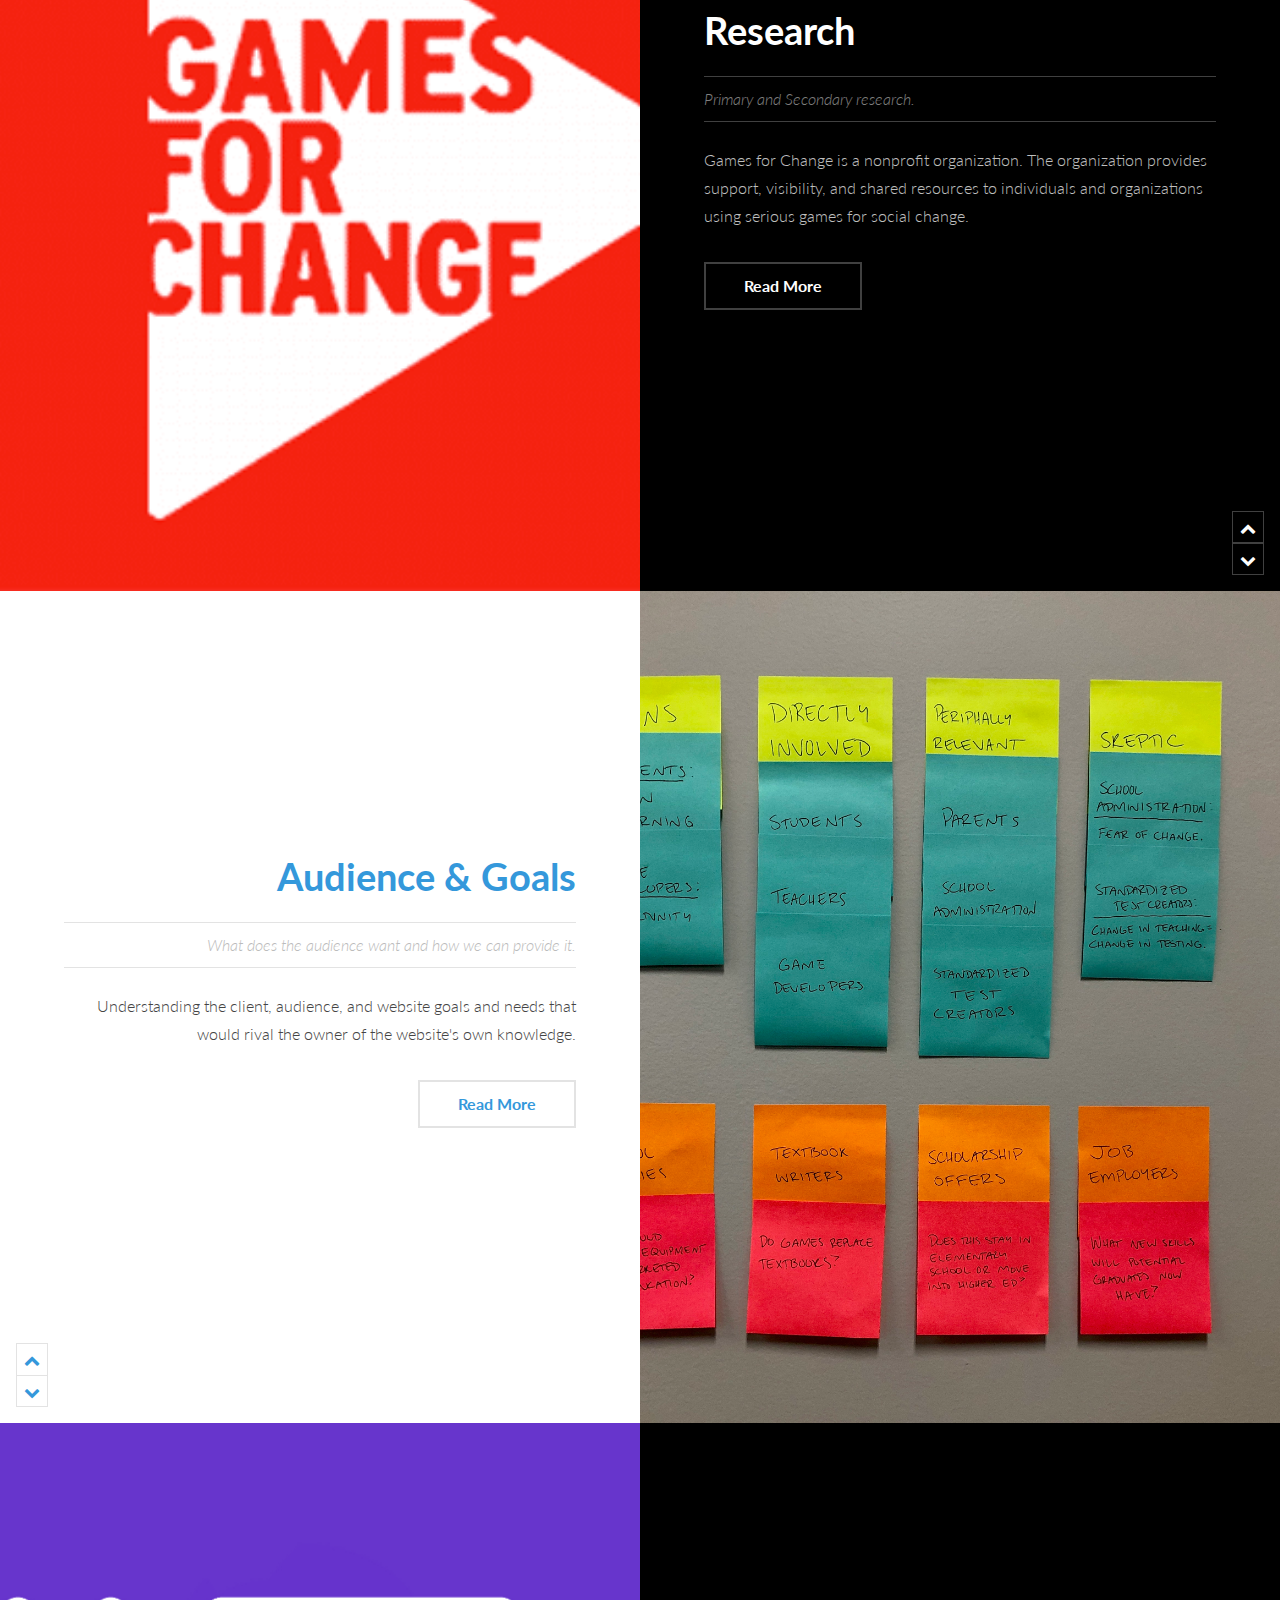
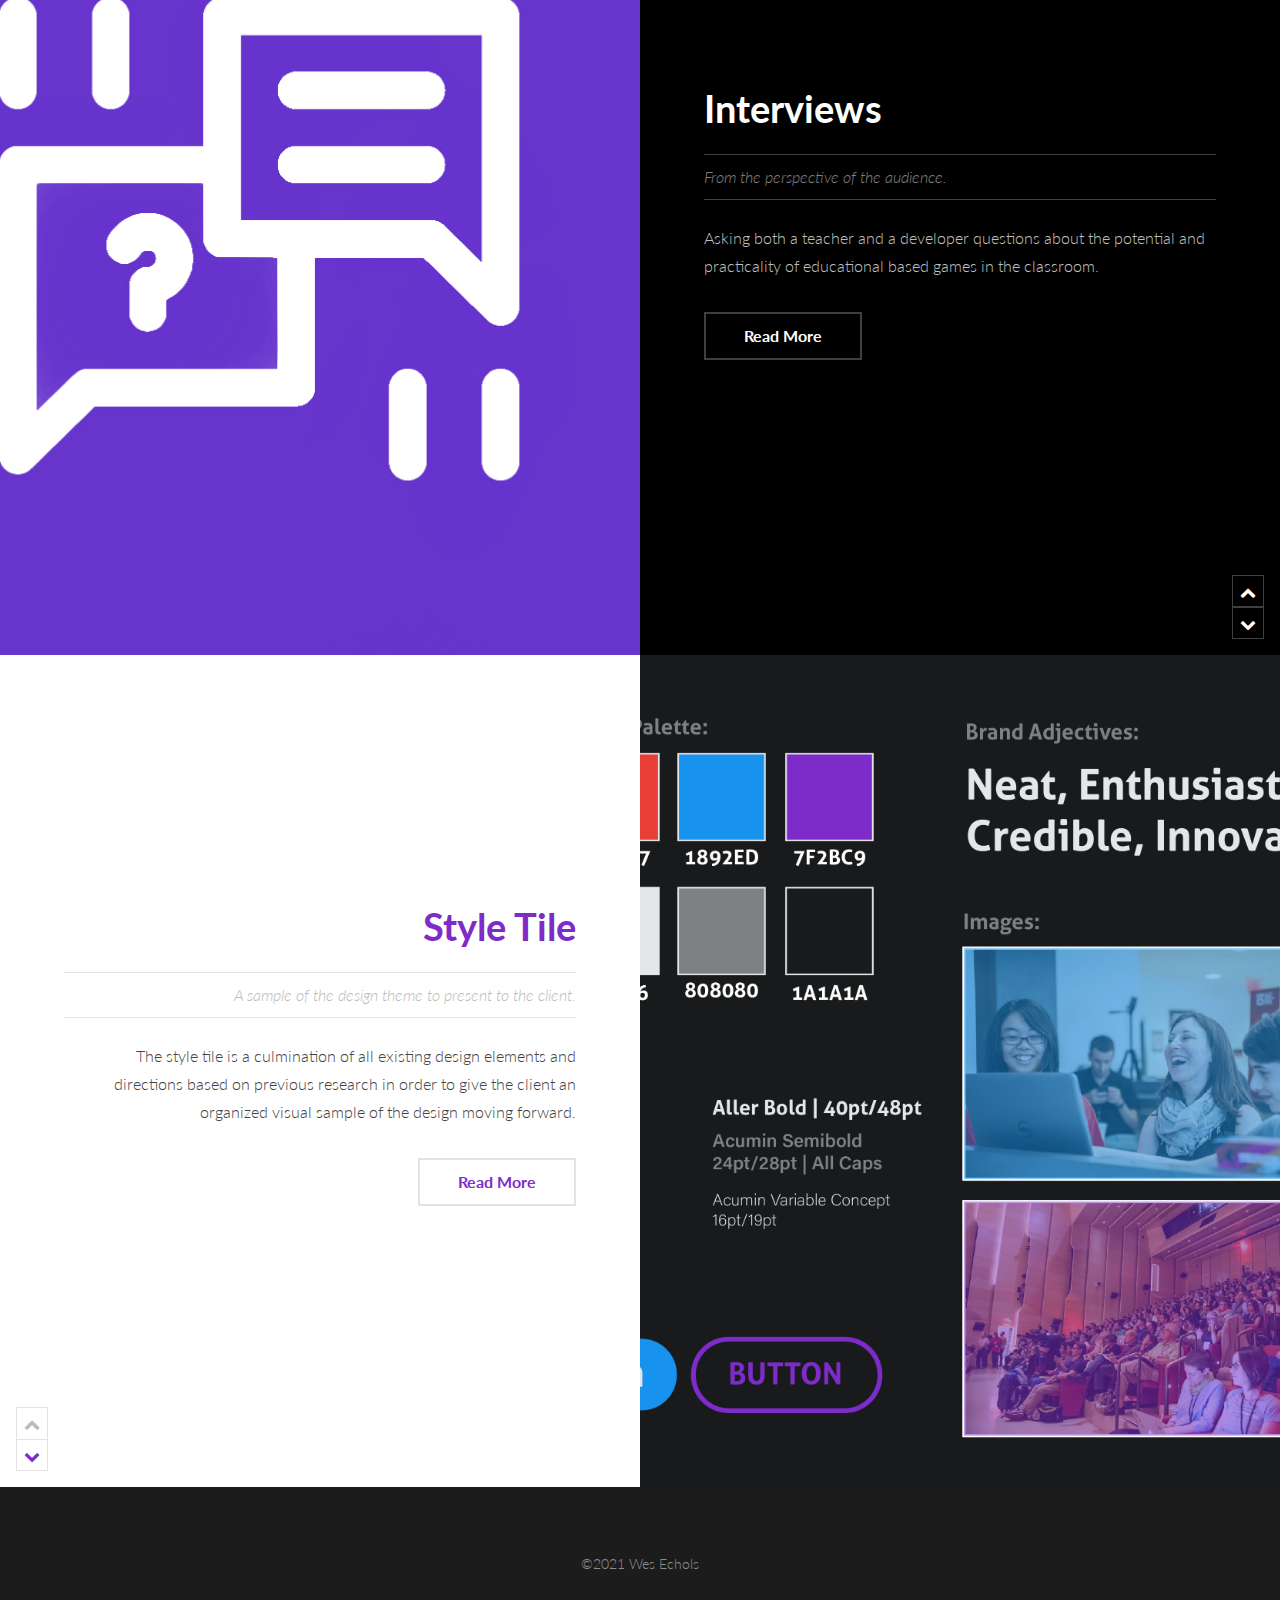
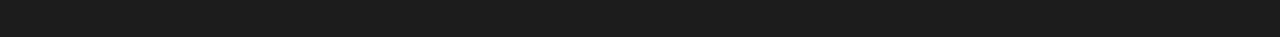
==== commit c4f2b5b6: "style-tile" ====
--- a/index.html
+++ b/index.html
@@ -27,6 +27,8 @@
 				<li><a href="audience.html">Audience</a>
 				<li><a href="interviews.html">Interviews</a>
 				</li>
+				<li><a href="style-tile.html">Style Tile</a>
+				</li>
 			</ul>
 		</nav>
 
@@ -48,7 +50,7 @@
 				<div class="content">
 					<div class="inner">
 						<header>
-							<h2><a href="design-challenge.html"style="color: black;">Design Challenge</a></h2>
+							<h2><a href="design-challenge.html"style="color: #7f2bc9;">Design Challenge</a></h2>
 							<p class="info">How to show effectiveness of games in education.</p>
 						</header>
 						<p>Games can be used as a support tool to complement traditional teaching methods to improve the learning experience of the learners while also teaching other skills such as following rules, adaptation, problem solving, interaction, critical thinking skills, creativity, teamwork, and good sportsmanship.</p>
@@ -112,9 +114,9 @@
 		<!-- Four -->
 			<article id="four" class="post invert style2 alt">
 				<div class="image">
-					<img src="images/Interview-Icon-1.jpg" alt="" data-position="60% center" />
+					<img src="images/Interview-Icon-2.jpg" alt="" data-position="60% center" />
 				</div>
-				<div class="content">
+				<div class="content"style="background-color:black;">
 					<div class="inner">
 						<header>
 							<h2><a href="interviews.html">Interviews</a></h2>
@@ -131,6 +133,29 @@
 					</div>
 				</div>
 			</article>
+		
+			<!-- Five -->
+		<article id="one" class="post style1">
+			<div class="image">
+				<img src="images/style-tile-1.jpg" alt="" data-position="75% center" />
+			</div>
+			<div class="content">
+				<div class="inner">
+					<header>
+						<h2><a href="style-tile.html"style="color: #7f2bc9;">Style Tile</a></h2>
+						<p class="info">A sample of the design theme to present to the client.</p>
+					</header>
+					<p>The style tile is a culmination of all existing design elements and directions based on previous research in order to give the client an organized visual sample of the design moving forward.</p>
+					<ul class="actions">
+						<li><a href="style-tile.html" class="button alt">Read More</a></li>
+					</ul>
+				</div>
+				<div class="postnav">
+					<a href="#" class="prev disabled"><span class="icon fa-chevron-up"></span></a>
+					<a href="#two" class="scrolly next"><span class="icon fa-chevron-down"></span></a>
+				</div>
+			</div>
+		</article>
 
 		<!-- Footer -->
 		<footer id="footer">
--- a/assets/css/main.css
+++ b/assets/css/main.css
@@ -1734,7 +1734,7 @@
 	}
 
 	a {
-		color: #1abc9c;
+		color: #7f2bc9;
 	}
 
 	strong, b {
@@ -1894,7 +1894,7 @@
 	input[type="button"],
 	button,
 	.button {
-		background-color: #1abc9c;
+		background-color: #7f2bc9;
 		color: #fff !important;
 	}
 
@@ -2182,7 +2182,7 @@
 	input[type="radio"]:checked + label:before {
 		background-color: #fff;
 		border-color: #fff;
-		color: #1abc9c;
+		color: #7f2bc9;
 	}
 
 	input[type="checkbox"]:focus + label:before,
@@ -2625,19 +2625,19 @@
 		}
 
 			.wrapper.style1 input, .wrapper.style1 select, .wrapper.style1 textarea {
-				color: #1abc9c;
+				color: #7f2bc9;
 			}
 
 			.wrapper.style1 a {
-				color: #1abc9c;
+				color: #7f2bc9;
 			}
 
 			.wrapper.style1 strong, .wrapper.style1 b {
-				color: #1abc9c;
+				color: #7f2bc9;
 			}
 
 			.wrapper.style1 h1, .wrapper.style1 h2, .wrapper.style1 h3, .wrapper.style1 h4, .wrapper.style1 h5, .wrapper.style1 h6 {
-				color: #1abc9c;
+				color: #7f2bc9;
 			}
 
 			.wrapper.style1 blockquote {
@@ -2662,7 +2662,7 @@
 			.wrapper.style1 input[type="button"],
 			.wrapper.style1 button,
 			.wrapper.style1 .button {
-				background-color: #1abc9c;
+				background-color: #7f2bc9;
 				color: #fff !important;
 			}
 
@@ -2689,7 +2689,7 @@
 				.wrapper.style1 .button.alt {
 					background-color: transparent;
 					box-shadow: inset 0 0 0 2px rgba(144, 144, 144, 0.25);
-					color: #1abc9c !important;
+					color: #7f2bc9 !important;
 				}
 
 					.wrapper.style1 input[type="submit"].alt:hover,
@@ -2721,12 +2721,12 @@
 				.wrapper.style1 input[type="button"].special,
 				.wrapper.style1 button.special,
 				.wrapper.style1 .button.special {
-					background-color: #1abc9c;
+					background-color: #7f2bc9;
 					color: #fff !important;
 				}
 
 			.wrapper.style1 label {
-				color: #1abc9c;
+				color: #7f2bc9;
 			}
 
 			.wrapper.style1 input[type="text"],
@@ -2743,8 +2743,8 @@
 				.wrapper.style1 input[type="email"]:focus,
 				.wrapper.style1 select:focus,
 				.wrapper.style1 textarea:focus {
-					border-color: #1abc9c;
-					box-shadow: 0 0 0 1px #1abc9c;
+					border-color: #7f2bc9;
+					box-shadow: 0 0 0 1px #7f2bc9;
 				}
 
 			.wrapper.style1 .select-wrapper:before {
@@ -2764,15 +2764,15 @@
 
 			.wrapper.style1 input[type="checkbox"]:checked + label:before,
 			.wrapper.style1 input[type="radio"]:checked + label:before {
-				background-color: #1abc9c;
-				border-color: #1abc9c;
+				background-color: #7f2bc9;
+				border-color: #7f2bc9;
 				color: #fff;
 			}
 
 			.wrapper.style1 input[type="checkbox"]:focus + label:before,
 			.wrapper.style1 input[type="radio"]:focus + label:before {
-				border-color: #1abc9c;
-				box-shadow: 0 0 0 1px #1abc9c;
+				border-color: #7f2bc9;
+				box-shadow: 0 0 0 1px #7f2bc9;
 			}
 
 			.wrapper.style1 ::-webkit-input-placeholder {
@@ -2812,7 +2812,7 @@
 				}
 
 			.wrapper.style1 table th {
-				color: #1abc9c;
+				color: #7f2bc9;
 			}
 
 			.wrapper.style1 table thead {
@@ -2870,7 +2870,7 @@
 			.wrapper.style2 input[type="button"],
 			.wrapper.style2 button,
 			.wrapper.style2 .button {
-				background-color: #1abc9c;
+				background-color: #7f2bc9;
 				color: #fff !important;
 			}
 
@@ -3349,7 +3349,7 @@
 		#banner input[type="button"],
 		#banner button,
 		#banner .button {
-			background-color: #1abc9c;
+			background-color: #7f2bc9;
 			color: #fff !important;
 		}
 
@@ -3764,19 +3764,19 @@
 		}
 
 			.post.style1 input, .post.style1 select, .post.style1 textarea {
-				color: #1abc9c;
+				color: #7f2bc9;
 			}
 
 			.post.style1 a {
-				color: #1abc9c;
+				color: #7f2bc9;
 			}
 
 			.post.style1 strong, .post.style1 b {
-				color: #1abc9c;
+				color: #7f2bc9;
 			}
 
 			.post.style1 h1, .post.style1 h2, .post.style1 h3, .post.style1 h4, .post.style1 h5, .post.style1 h6 {
-				color: #1abc9c;
+				color: #7f2bc9;
 			}
 
 			.post.style1 blockquote {
@@ -3797,7 +3797,7 @@
 			.post.style1 input[type="button"],
 			.post.style1 button,
 			.post.style1 .button {
-				background-color: #1abc9c;
+				background-color: #7f2bc9;
 				color: #fff !important;
 			}
 
@@ -3824,7 +3824,7 @@
 				.post.style1 .button.alt {
 					background-color: transparent;
 					box-shadow: inset 0 0 0 2px rgba(144, 144, 144, 0.25);
-					color: #1abc9c !important;
+					color: #7f2bc9 !important;
 				}
 
 					.post.style1 input[type="submit"].alt:hover,
@@ -3856,12 +3856,12 @@
 				.post.style1 input[type="button"].special,
 				.post.style1 button.special,
 				.post.style1 .button.special {
-					background-color: #1abc9c;
+					background-color: #7f2bc9;
 					color: #fff !important;
 				}
 
 			.post.style1.invert {
-				background-color: #1abc9c;
+				background-color: #7f2bc9;
 				color: rgba(255, 255, 255, 0.75);
 			}
 
@@ -3900,7 +3900,7 @@
 				.post.style1.invert button,
 				.post.style1.invert .button {
 					background-color: #fff;
-					color: #1abc9c !important;
+					color: #7f2bc9 !important;
 				}
 
 					.post.style1.invert input[type="submit"].alt,
@@ -3943,11 +3943,11 @@
 					.post.style1.invert button.special,
 					.post.style1.invert .button.special {
 						background-color: #fff;
-						color: #1abc9c !important;
+						color: #7f2bc9 !important;
 					}
 
 				.post.style1.invert .content {
-					background: #1abc9c;
+					background: #7f2bc9;
 				}
 
 					.post.style1.invert .content header p {
@@ -3969,7 +3969,7 @@
 						}
 
 				.post.style1.invert .image {
-					background-color: #1abc9c;
+					background-color: #7f2bc9;
 				}
 
 		.post.style2 {
@@ -4011,7 +4011,7 @@
 			.post.style2 input[type="button"],
 			.post.style2 button,
 			.post.style2 .button {
-				background-color: #1abc9c;
+				background-color: #7f2bc9;
 				color: #fff !important;
 			}
 
@@ -4113,7 +4113,7 @@
 				.post.style2.invert input[type="button"],
 				.post.style2.invert button,
 				.post.style2.invert .button {
-					background-color: #1abc9c;
+					background-color: #7f2bc9;
 					color: #fff !important;
 				}
 
@@ -4241,7 +4241,7 @@
 			.post.style3 input[type="button"],
 			.post.style3 button,
 			.post.style3 .button {
-				background-color: #1abc9c;
+				background-color: #7f2bc9;
 				color: #fff !important;
 			}
 
@@ -4343,7 +4343,7 @@
 				.post.style3.invert input[type="button"],
 				.post.style3.invert button,
 				.post.style3.invert .button {
-					background-color: #1abc9c;
+					background-color: #7f2bc9;
 					color: #fff !important;
 				}
 
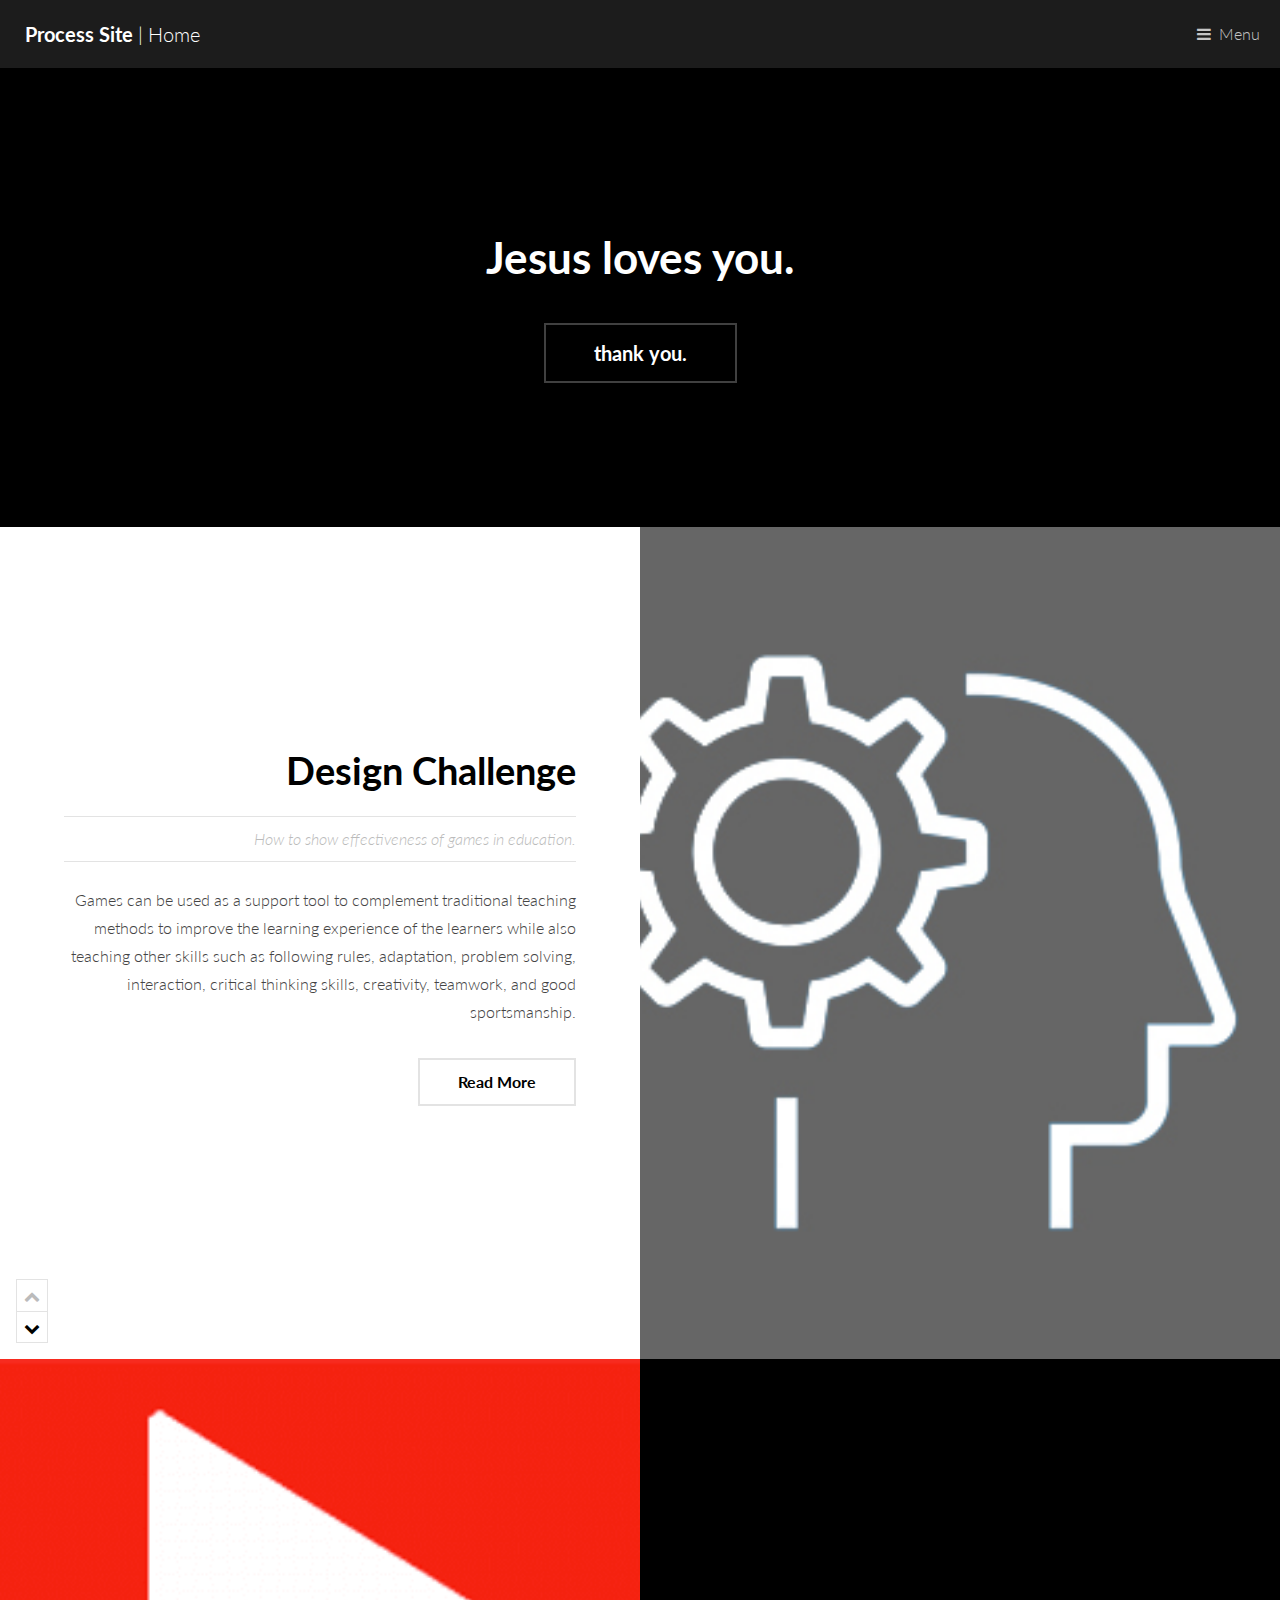
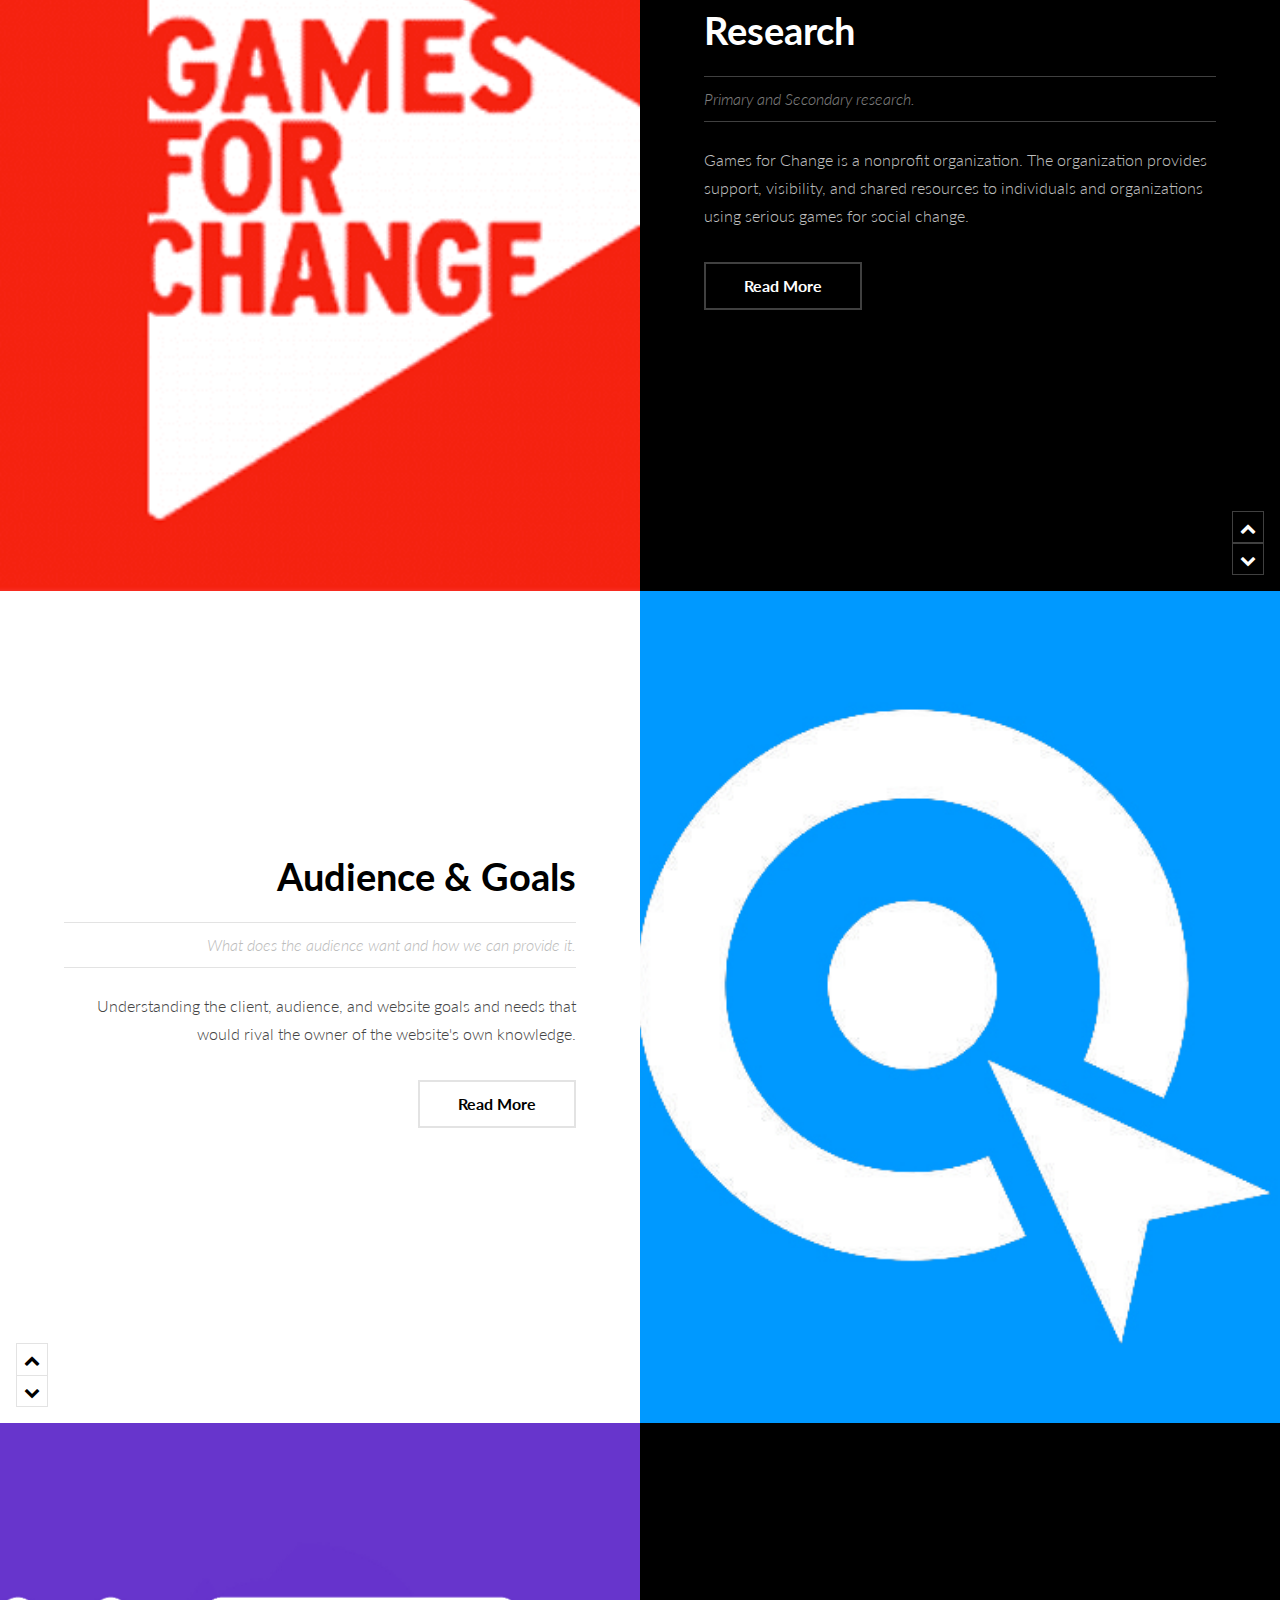
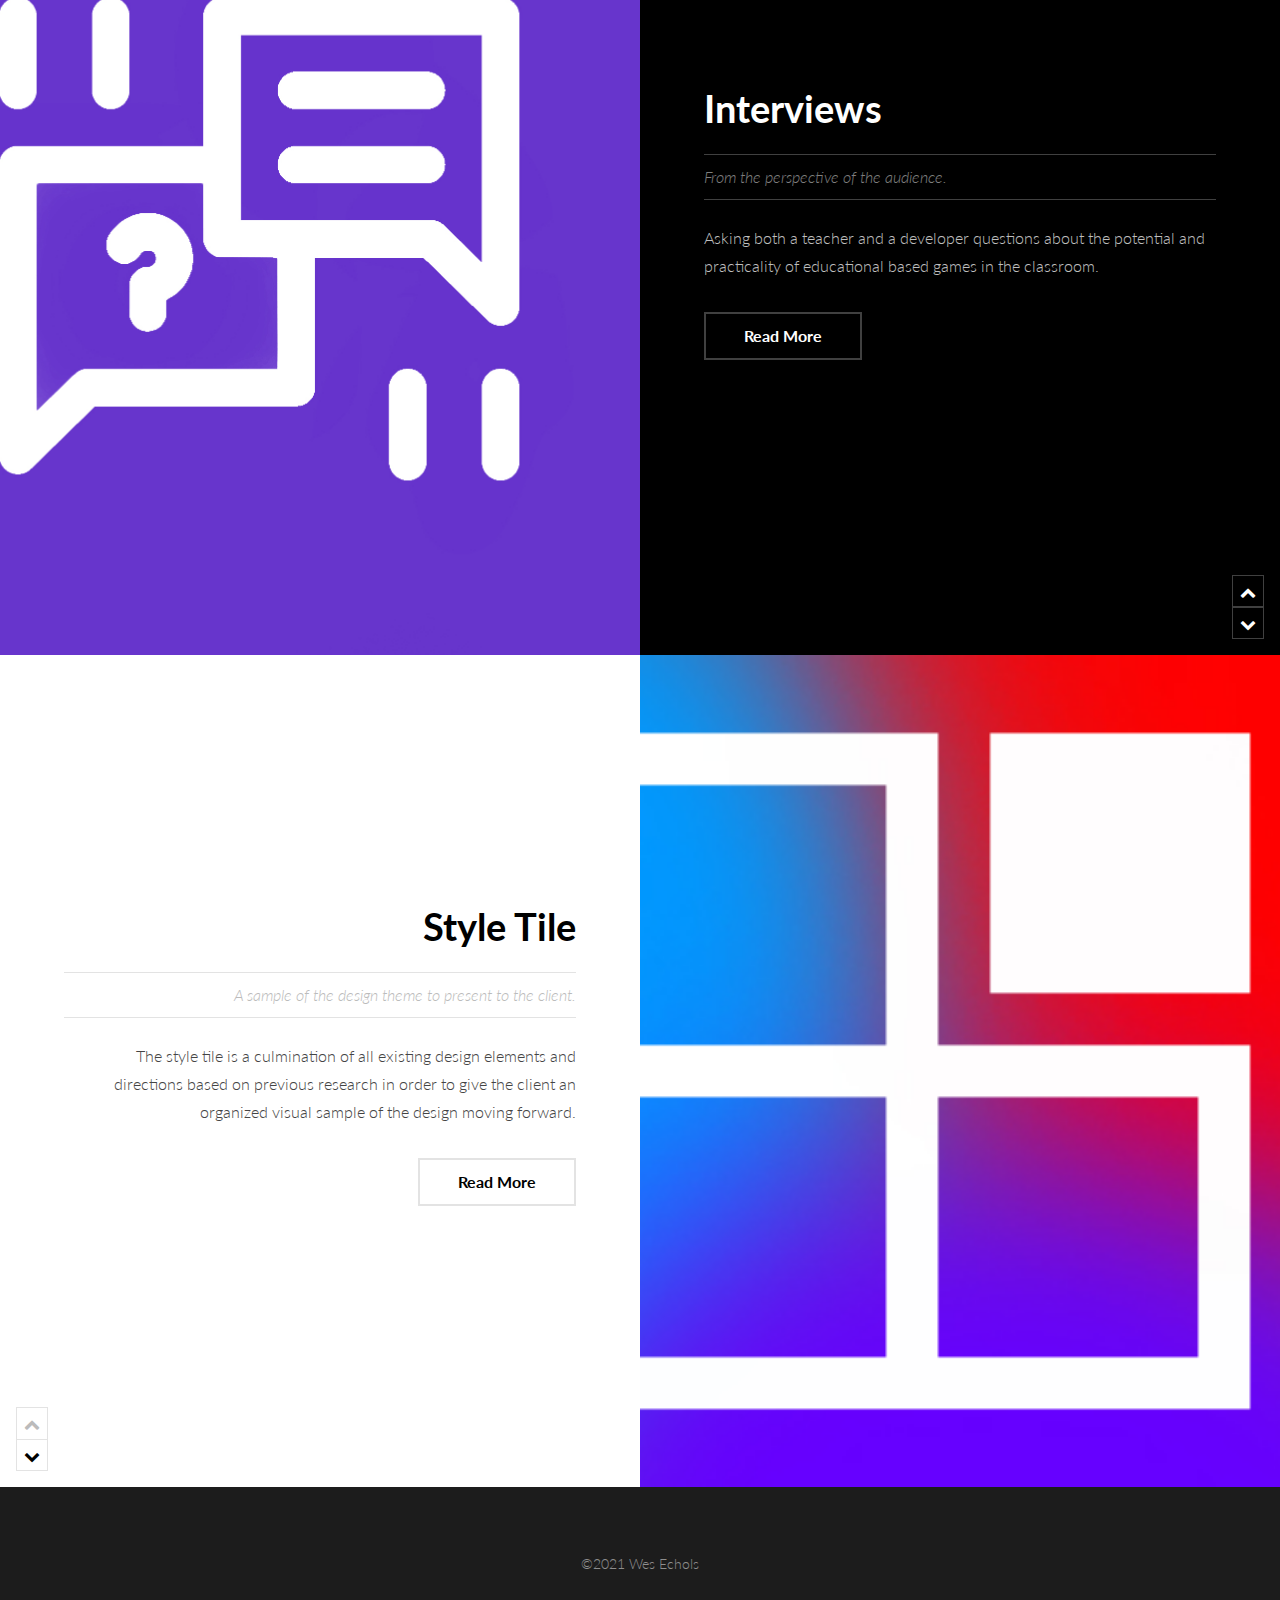
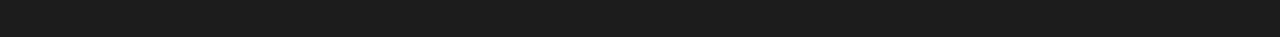
==== commit 0a397ca5: "icons" ====
--- a/index.html
+++ b/index.html
@@ -45,12 +45,12 @@
 		<!-- One -->
 			<article id="one" class="post style1">
 				<div class="image">
-					<img src="images/Design-challenge-pic.jpg" alt="" data-position="75% center" />
+					<img src="images/design-challenge-icon-1.jpg" alt="" data-position="75% center" />
 				</div>
 				<div class="content">
 					<div class="inner">
 						<header>
-							<h2><a href="design-challenge.html"style="color: #7f2bc9;">Design Challenge</a></h2>
+							<h2><a href="design-challenge.html">Design Challenge</a></h2>
 							<p class="info">How to show effectiveness of games in education.</p>
 						</header>
 						<p>Games can be used as a support tool to complement traditional teaching methods to improve the learning experience of the learners while also teaching other skills such as following rules, adaptation, problem solving, interaction, critical thinking skills, creativity, teamwork, and good sportsmanship.</p>
@@ -91,7 +91,7 @@
 		<!-- Three -->
 			<article id="three" class="post style2">
 				<div class="image">
-					<img src="images/Audience-1.jpg" alt="" data-position="80% center" />
+					<img src="images/audience-goal-icon-1.jpg" alt="" data-position="80% center" />
 				</div>
 				<div class="content">
 					<div class="inner">
@@ -137,12 +137,12 @@
 			<!-- Five -->
 		<article id="one" class="post style1">
 			<div class="image">
-				<img src="images/style-tile-1.jpg" alt="" data-position="75% center" />
+				<img src="images/style-tile-icon-1.jpg" alt="" data-position="75% center" />
 			</div>
 			<div class="content">
 				<div class="inner">
 					<header>
-						<h2><a href="style-tile.html"style="color: #7f2bc9;">Style Tile</a></h2>
+						<h2><a href="style-tile.html">Style Tile</a></h2>
 						<p class="info">A sample of the design theme to present to the client.</p>
 					</header>
 					<p>The style tile is a culmination of all existing design elements and directions based on previous research in order to give the client an organized visual sample of the design moving forward.</p>
--- a/assets/css/main.css
+++ b/assets/css/main.css
@@ -1734,7 +1734,7 @@
 	}
 
 	a {
-		color: #7f2bc9;
+		color: #000000;
 	}
 
 	strong, b {
@@ -1894,7 +1894,7 @@
 	input[type="button"],
 	button,
 	.button {
-		background-color: #7f2bc9;
+		background-color: #000000;
 		color: #fff !important;
 	}
 
@@ -1953,7 +1953,7 @@
 		input[type="button"].special,
 		button.special,
 		.button.special {
-			background-color: #3498db;
+			background-color: #000000;
 			color: #fff !important;
 		}
 
@@ -2182,7 +2182,7 @@
 	input[type="radio"]:checked + label:before {
 		background-color: #fff;
 		border-color: #fff;
-		color: #7f2bc9;
+		color: #000000;
 	}
 
 	input[type="checkbox"]:focus + label:before,
@@ -2625,19 +2625,19 @@
 		}
 
 			.wrapper.style1 input, .wrapper.style1 select, .wrapper.style1 textarea {
-				color: #7f2bc9;
+				color: #000000;
 			}
 
 			.wrapper.style1 a {
-				color: #7f2bc9;
+				color: #000000;
 			}
 
 			.wrapper.style1 strong, .wrapper.style1 b {
-				color: #7f2bc9;
+				color: #000000;
 			}
 
 			.wrapper.style1 h1, .wrapper.style1 h2, .wrapper.style1 h3, .wrapper.style1 h4, .wrapper.style1 h5, .wrapper.style1 h6 {
-				color: #7f2bc9;
+				color: #000000;
 			}
 
 			.wrapper.style1 blockquote {
@@ -2662,7 +2662,7 @@
 			.wrapper.style1 input[type="button"],
 			.wrapper.style1 button,
 			.wrapper.style1 .button {
-				background-color: #7f2bc9;
+				background-color: #000000;
 				color: #fff !important;
 			}
 
@@ -2689,7 +2689,7 @@
 				.wrapper.style1 .button.alt {
 					background-color: transparent;
 					box-shadow: inset 0 0 0 2px rgba(144, 144, 144, 0.25);
-					color: #7f2bc9 !important;
+					color: #000000 !important;
 				}
 
 					.wrapper.style1 input[type="submit"].alt:hover,
@@ -2721,12 +2721,12 @@
 				.wrapper.style1 input[type="button"].special,
 				.wrapper.style1 button.special,
 				.wrapper.style1 .button.special {
-					background-color: #7f2bc9;
+					background-color: #000000;
 					color: #fff !important;
 				}
 
 			.wrapper.style1 label {
-				color: #7f2bc9;
+				color: #000000;
 			}
 
 			.wrapper.style1 input[type="text"],
@@ -2743,8 +2743,8 @@
 				.wrapper.style1 input[type="email"]:focus,
 				.wrapper.style1 select:focus,
 				.wrapper.style1 textarea:focus {
-					border-color: #7f2bc9;
-					box-shadow: 0 0 0 1px #7f2bc9;
+					border-color: #000000;
+					box-shadow: 0 0 0 1px #000000;
 				}
 
 			.wrapper.style1 .select-wrapper:before {
@@ -2764,15 +2764,15 @@
 
 			.wrapper.style1 input[type="checkbox"]:checked + label:before,
 			.wrapper.style1 input[type="radio"]:checked + label:before {
-				background-color: #7f2bc9;
-				border-color: #7f2bc9;
+				background-color: #000000;
+				border-color: #000000;
 				color: #fff;
 			}
 
 			.wrapper.style1 input[type="checkbox"]:focus + label:before,
 			.wrapper.style1 input[type="radio"]:focus + label:before {
-				border-color: #7f2bc9;
-				box-shadow: 0 0 0 1px #7f2bc9;
+				border-color: #000000;
+				box-shadow: 0 0 0 1px #000000;
 			}
 
 			.wrapper.style1 ::-webkit-input-placeholder {
@@ -2812,7 +2812,7 @@
 				}
 
 			.wrapper.style1 table th {
-				color: #7f2bc9;
+				color: #000000;
 			}
 
 			.wrapper.style1 table thead {
@@ -2833,19 +2833,19 @@
 		}
 
 			.wrapper.style2 input, .wrapper.style2 select, .wrapper.style2 textarea {
-				color: #3498db;
+				color: #000000;
 			}
 
 			.wrapper.style2 a {
-				color: #3498db;
+				color: #000000;
 			}
 
 			.wrapper.style2 strong, .wrapper.style2 b {
-				color: #3498db;
+				color: #000000;
 			}
 
 			.wrapper.style2 h1, .wrapper.style2 h2, .wrapper.style2 h3, .wrapper.style2 h4, .wrapper.style2 h5, .wrapper.style2 h6 {
-				color: #3498db;
+				color: #000000;
 			}
 
 			.wrapper.style2 blockquote {
@@ -2870,7 +2870,7 @@
 			.wrapper.style2 input[type="button"],
 			.wrapper.style2 button,
 			.wrapper.style2 .button {
-				background-color: #7f2bc9;
+				background-color: #000000;
 				color: #fff !important;
 			}
 
@@ -2897,7 +2897,7 @@
 				.wrapper.style2 .button.alt {
 					background-color: transparent;
 					box-shadow: inset 0 0 0 2px rgba(144, 144, 144, 0.25);
-					color: #3498db !important;
+					color: #000000 !important;
 				}
 
 					.wrapper.style2 input[type="submit"].alt:hover,
@@ -2929,12 +2929,12 @@
 				.wrapper.style2 input[type="button"].special,
 				.wrapper.style2 button.special,
 				.wrapper.style2 .button.special {
-					background-color: #3498db;
+					background-color: #000000;
 					color: #fff !important;
 				}
 
 			.wrapper.style2 label {
-				color: #3498db;
+				color: #000000;
 			}
 
 			.wrapper.style2 input[type="text"],
@@ -2951,8 +2951,8 @@
 				.wrapper.style2 input[type="email"]:focus,
 				.wrapper.style2 select:focus,
 				.wrapper.style2 textarea:focus {
-					border-color: #3498db;
-					box-shadow: 0 0 0 1px #3498db;
+					border-color: #000000;
+					box-shadow: 0 0 0 1px #000000;
 				}
 
 			.wrapper.style2 .select-wrapper:before {
@@ -2972,15 +2972,15 @@
 
 			.wrapper.style2 input[type="checkbox"]:checked + label:before,
 			.wrapper.style2 input[type="radio"]:checked + label:before {
-				background-color: #3498db;
-				border-color: #3498db;
+				background-color: #000000;
+				border-color: #000000;
 				color: #fff;
 			}
 
 			.wrapper.style2 input[type="checkbox"]:focus + label:before,
 			.wrapper.style2 input[type="radio"]:focus + label:before {
-				border-color: #3498db;
-				box-shadow: 0 0 0 1px #3498db;
+				border-color: #000000;
+				box-shadow: 0 0 0 1px #000000;
 			}
 
 			.wrapper.style2 ::-webkit-input-placeholder {
@@ -3020,7 +3020,7 @@
 				}
 
 			.wrapper.style2 table th {
-				color: #3498db;
+				color: #000000;
 			}
 
 			.wrapper.style2 table thead {
@@ -3304,7 +3304,7 @@
 /* Banner */
 
 	#banner {
-		background-color: #3498db;
+		background-color: #000000;
 		color: rgba(255, 255, 255, 0.75);
 		text-align: center;
 		cursor: default;
@@ -3349,7 +3349,7 @@
 		#banner input[type="button"],
 		#banner button,
 		#banner .button {
-			background-color: #7f2bc9;
+			background-color: #000000;
 			color: #fff !important;
 		}
 
@@ -3409,7 +3409,7 @@
 			#banner button.special,
 			#banner .button.special {
 				background-color: #fff;
-				color: #3498db !important;
+				color: #000000 !important;
 			}
 
 		#banner label {
@@ -3453,7 +3453,7 @@
 		#banner input[type="radio"]:checked + label:before {
 			background-color: #fff;
 			border-color: #fff;
-			color: #3498db;
+			color: #000000;
 		}
 
 		#banner input[type="checkbox"]:focus + label:before,
@@ -3764,19 +3764,19 @@
 		}
 
 			.post.style1 input, .post.style1 select, .post.style1 textarea {
-				color: #7f2bc9;
+				color: #000000;
 			}
 
 			.post.style1 a {
-				color: #7f2bc9;
+				color: #000000;
 			}
 
 			.post.style1 strong, .post.style1 b {
-				color: #7f2bc9;
+				color: #000000;
 			}
 
 			.post.style1 h1, .post.style1 h2, .post.style1 h3, .post.style1 h4, .post.style1 h5, .post.style1 h6 {
-				color: #7f2bc9;
+				color: #000000;
 			}
 
 			.post.style1 blockquote {
@@ -3797,7 +3797,7 @@
 			.post.style1 input[type="button"],
 			.post.style1 button,
 			.post.style1 .button {
-				background-color: #7f2bc9;
+				background-color: #000000;
 				color: #fff !important;
 			}
 
@@ -3824,7 +3824,7 @@
 				.post.style1 .button.alt {
 					background-color: transparent;
 					box-shadow: inset 0 0 0 2px rgba(144, 144, 144, 0.25);
-					color: #7f2bc9 !important;
+					color: #000000 !important;
 				}
 
 					.post.style1 input[type="submit"].alt:hover,
@@ -3856,12 +3856,12 @@
 				.post.style1 input[type="button"].special,
 				.post.style1 button.special,
 				.post.style1 .button.special {
-					background-color: #7f2bc9;
+					background-color: #000000;
 					color: #fff !important;
 				}
 
 			.post.style1.invert {
-				background-color: #7f2bc9;
+				background-color: #000000;
 				color: rgba(255, 255, 255, 0.75);
 			}
 
@@ -3900,7 +3900,7 @@
 				.post.style1.invert button,
 				.post.style1.invert .button {
 					background-color: #fff;
-					color: #7f2bc9 !important;
+					color: #000000 !important;
 				}
 
 					.post.style1.invert input[type="submit"].alt,
@@ -3943,11 +3943,11 @@
 					.post.style1.invert button.special,
 					.post.style1.invert .button.special {
 						background-color: #fff;
-						color: #7f2bc9 !important;
+						color: #000000 !important;
 					}
 
 				.post.style1.invert .content {
-					background: #7f2bc9;
+					background: #000000;
 				}
 
 					.post.style1.invert .content header p {
@@ -3969,7 +3969,7 @@
 						}
 
 				.post.style1.invert .image {
-					background-color: #7f2bc9;
+					background-color: #000000;
 				}
 
 		.post.style2 {
@@ -3978,19 +3978,19 @@
 		}
 
 			.post.style2 input, .post.style2 select, .post.style2 textarea {
-				color: #3498db;
+				color: #000000;
 			}
 
 			.post.style2 a {
-				color: #3498db;
+				color: #000000;
 			}
 
 			.post.style2 strong, .post.style2 b {
-				color: #3498db;
+				color: #000000;
 			}
 
 			.post.style2 h1, .post.style2 h2, .post.style2 h3, .post.style2 h4, .post.style2 h5, .post.style2 h6 {
-				color: #3498db;
+				color: #000000;
 			}
 
 			.post.style2 blockquote {
@@ -4011,7 +4011,7 @@
 			.post.style2 input[type="button"],
 			.post.style2 button,
 			.post.style2 .button {
-				background-color: #7f2bc9;
+				background-color: #000000;
 				color: #fff !important;
 			}
 
@@ -4038,7 +4038,7 @@
 				.post.style2 .button.alt {
 					background-color: transparent;
 					box-shadow: inset 0 0 0 2px rgba(144, 144, 144, 0.25);
-					color: #3498db !important;
+					color: #000000 !important;
 				}
 
 					.post.style2 input[type="submit"].alt:hover,
@@ -4070,12 +4070,12 @@
 				.post.style2 input[type="button"].special,
 				.post.style2 button.special,
 				.post.style2 .button.special {
-					background-color: #3498db;
+					background-color: #000000;
 					color: #fff !important;
 				}
 
 			.post.style2.invert {
-				background-color: #3498db;
+				background-color: #000000;
 				color: rgba(255, 255, 255, 0.75);
 			}
 
@@ -4113,7 +4113,7 @@
 				.post.style2.invert input[type="button"],
 				.post.style2.invert button,
 				.post.style2.invert .button {
-					background-color: #7f2bc9;
+					background-color: #000000;
 					color: #fff !important;
 				}
 
@@ -4173,11 +4173,11 @@
 					.post.style2.invert button.special,
 					.post.style2.invert .button.special {
 						background-color: #fff;
-						color: #3498db !important;
+						color: #000000 !important;
 					}
 
 				.post.style2.invert .content {
-					background: #3498db;
+					background: #000000;
 				}
 
 					.post.style2.invert .content header p {
@@ -4199,7 +4199,7 @@
 						}
 
 				.post.style2.invert .image {
-					background-color: #3498db;
+					background-color: #000000;
 				}
 
 		.post.style3 {
@@ -4241,7 +4241,7 @@
 			.post.style3 input[type="button"],
 			.post.style3 button,
 			.post.style3 .button {
-				background-color: #7f2bc9;
+				background-color: #000000;
 				color: #fff !important;
 			}
 
@@ -4343,7 +4343,7 @@
 				.post.style3.invert input[type="button"],
 				.post.style3.invert button,
 				.post.style3.invert .button {
-					background-color: #7f2bc9;
+					background-color: #000000;
 					color: #fff !important;
 				}
 
